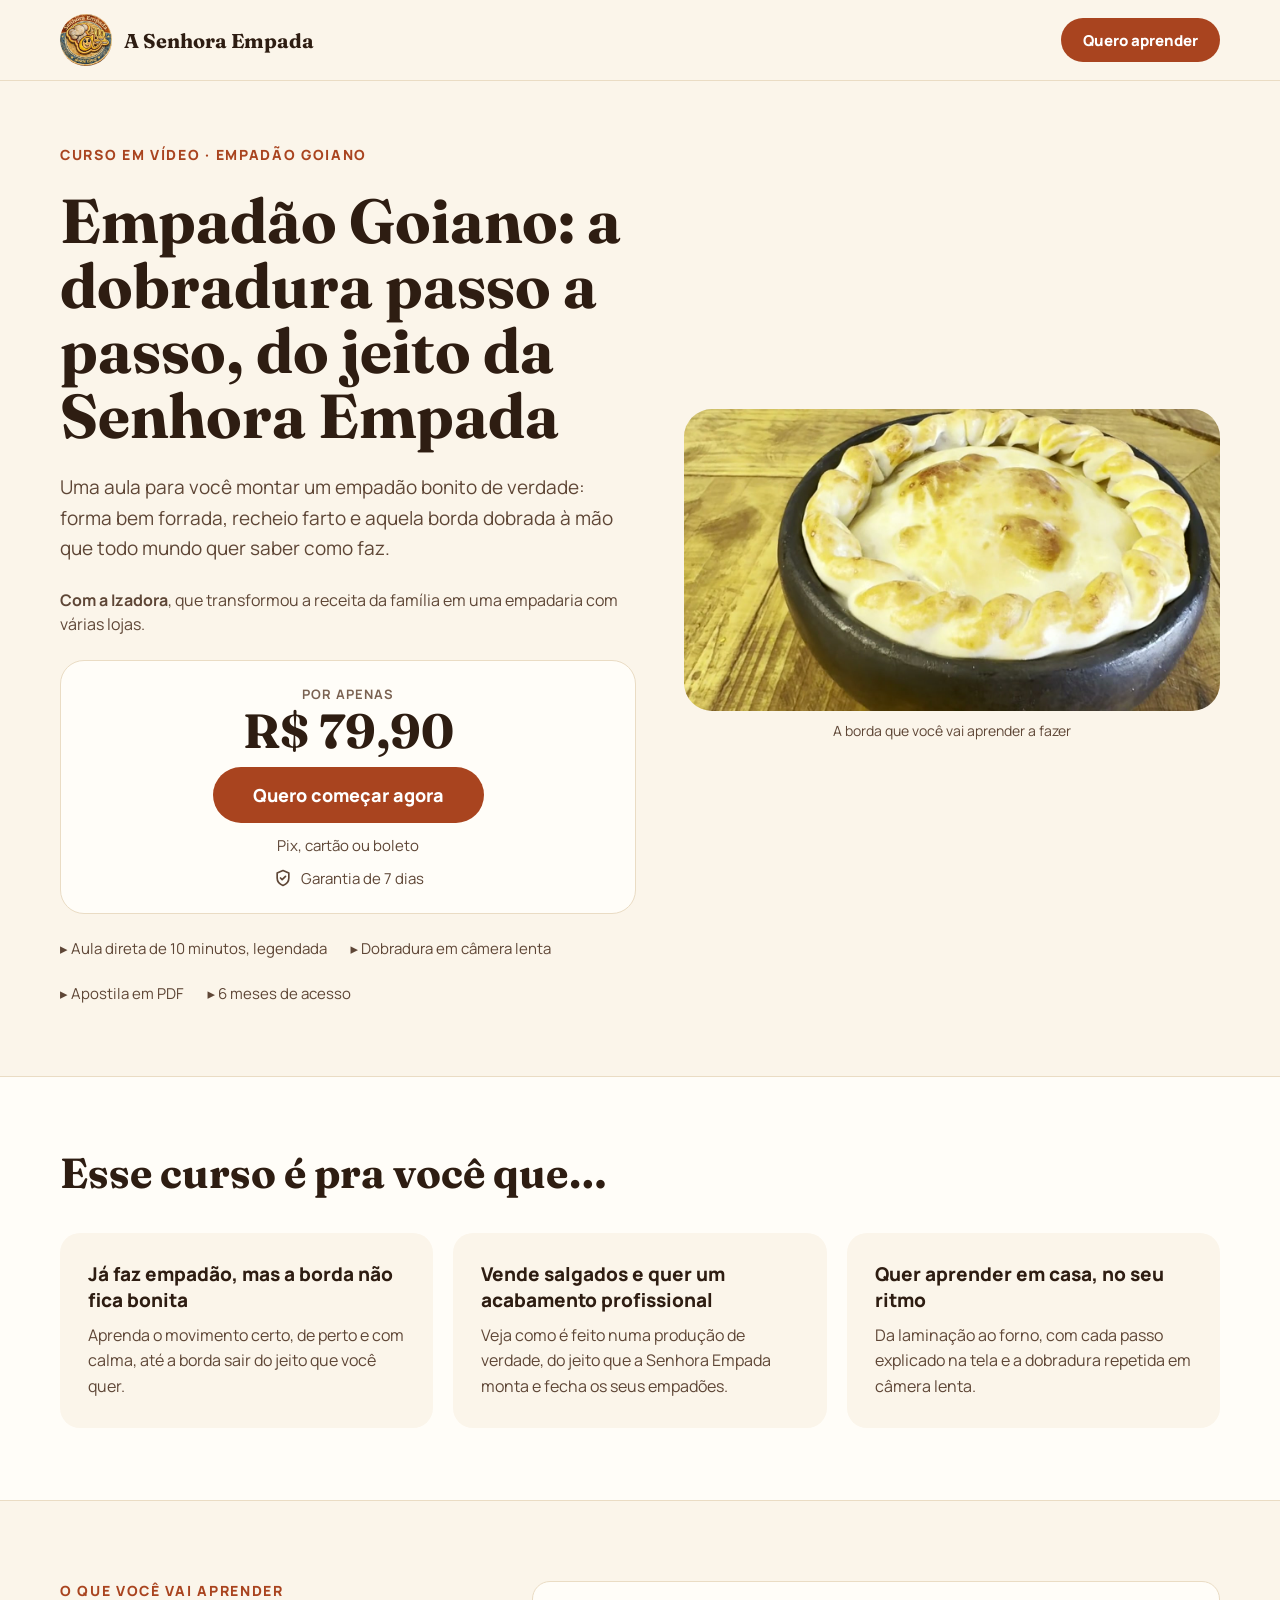
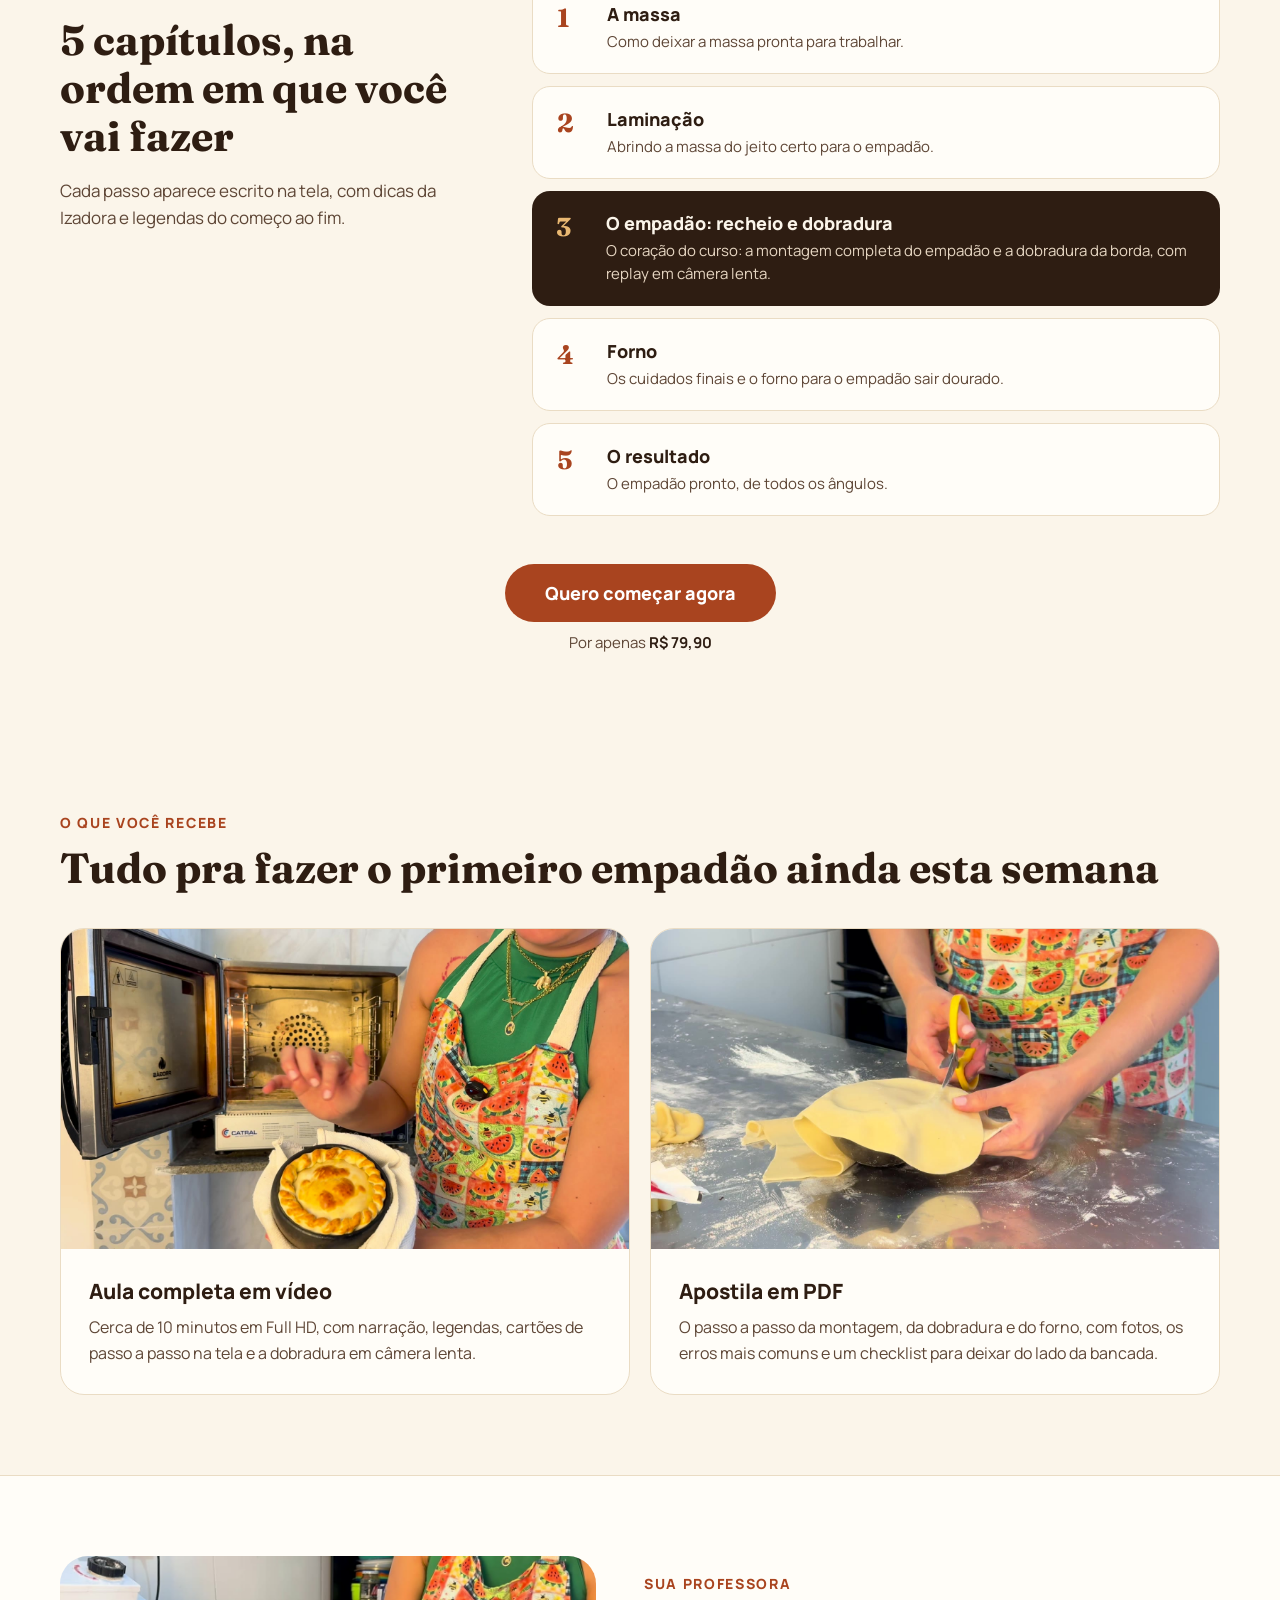
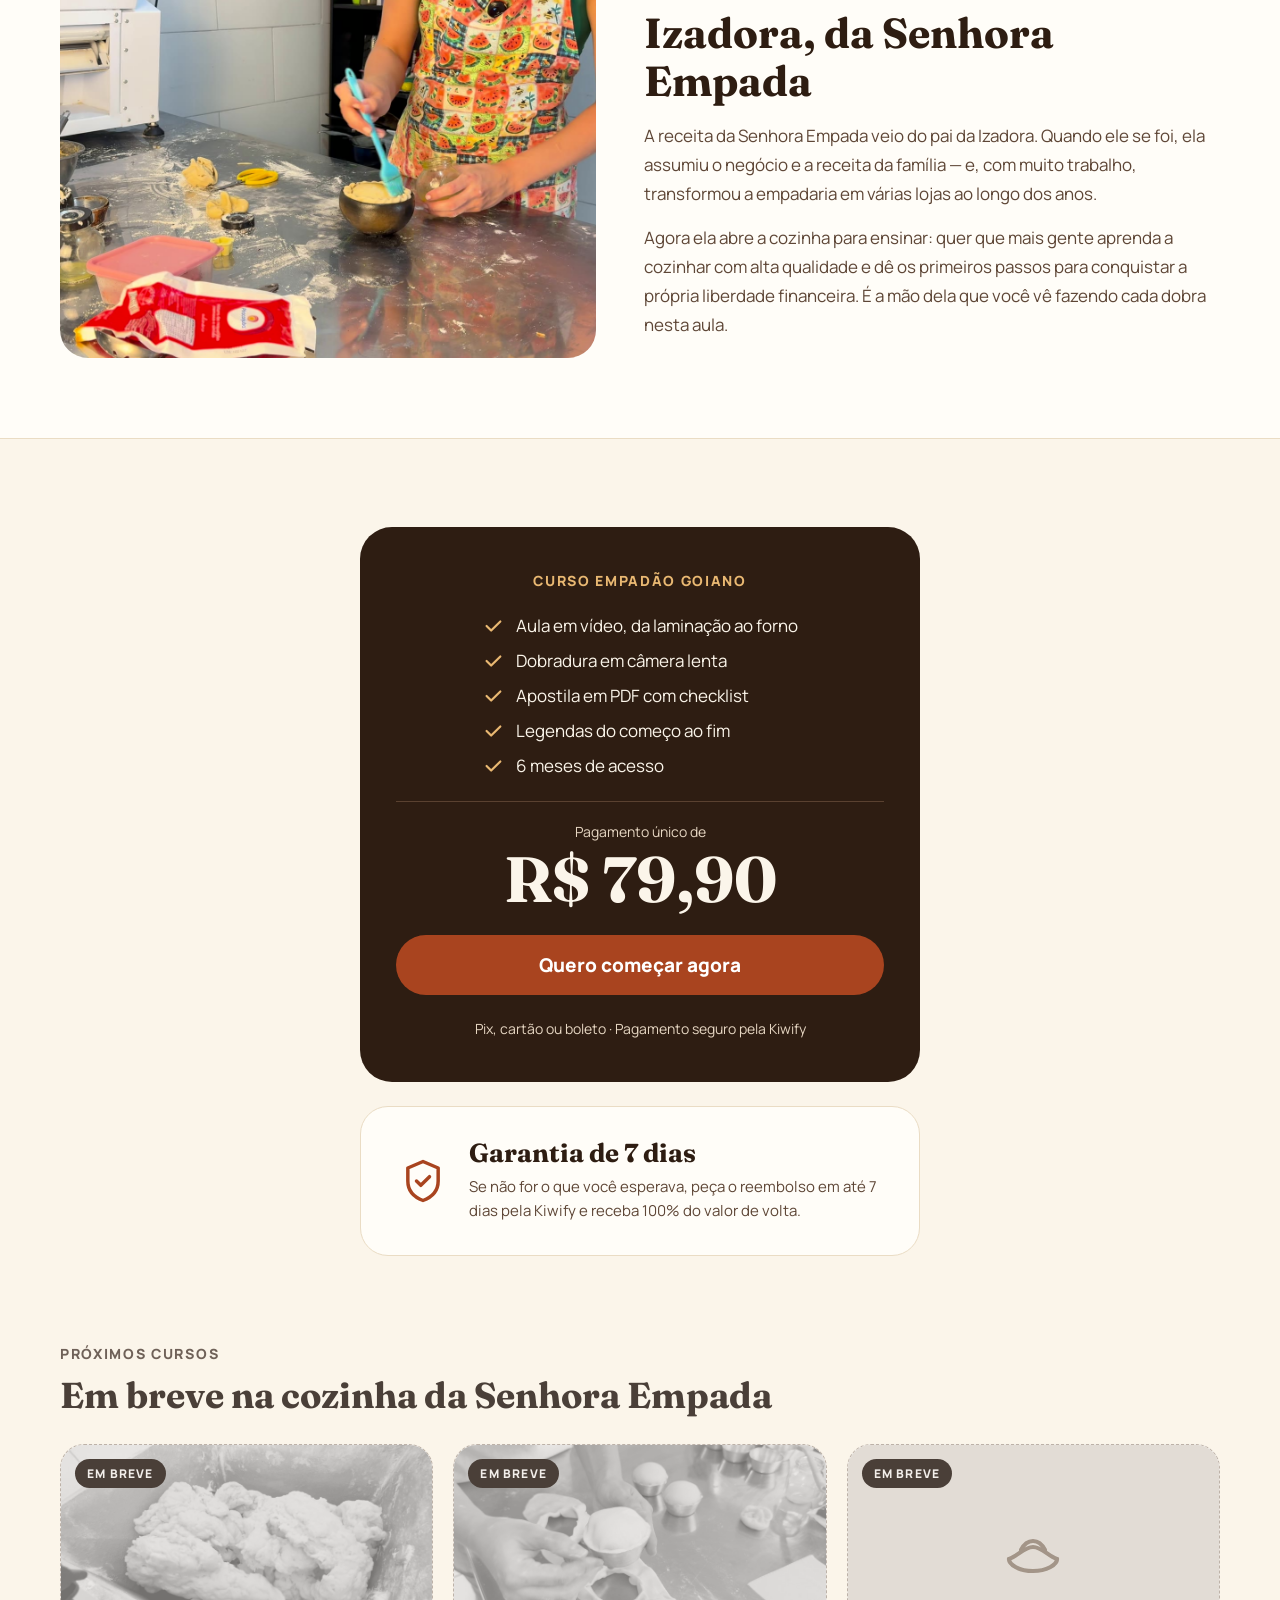
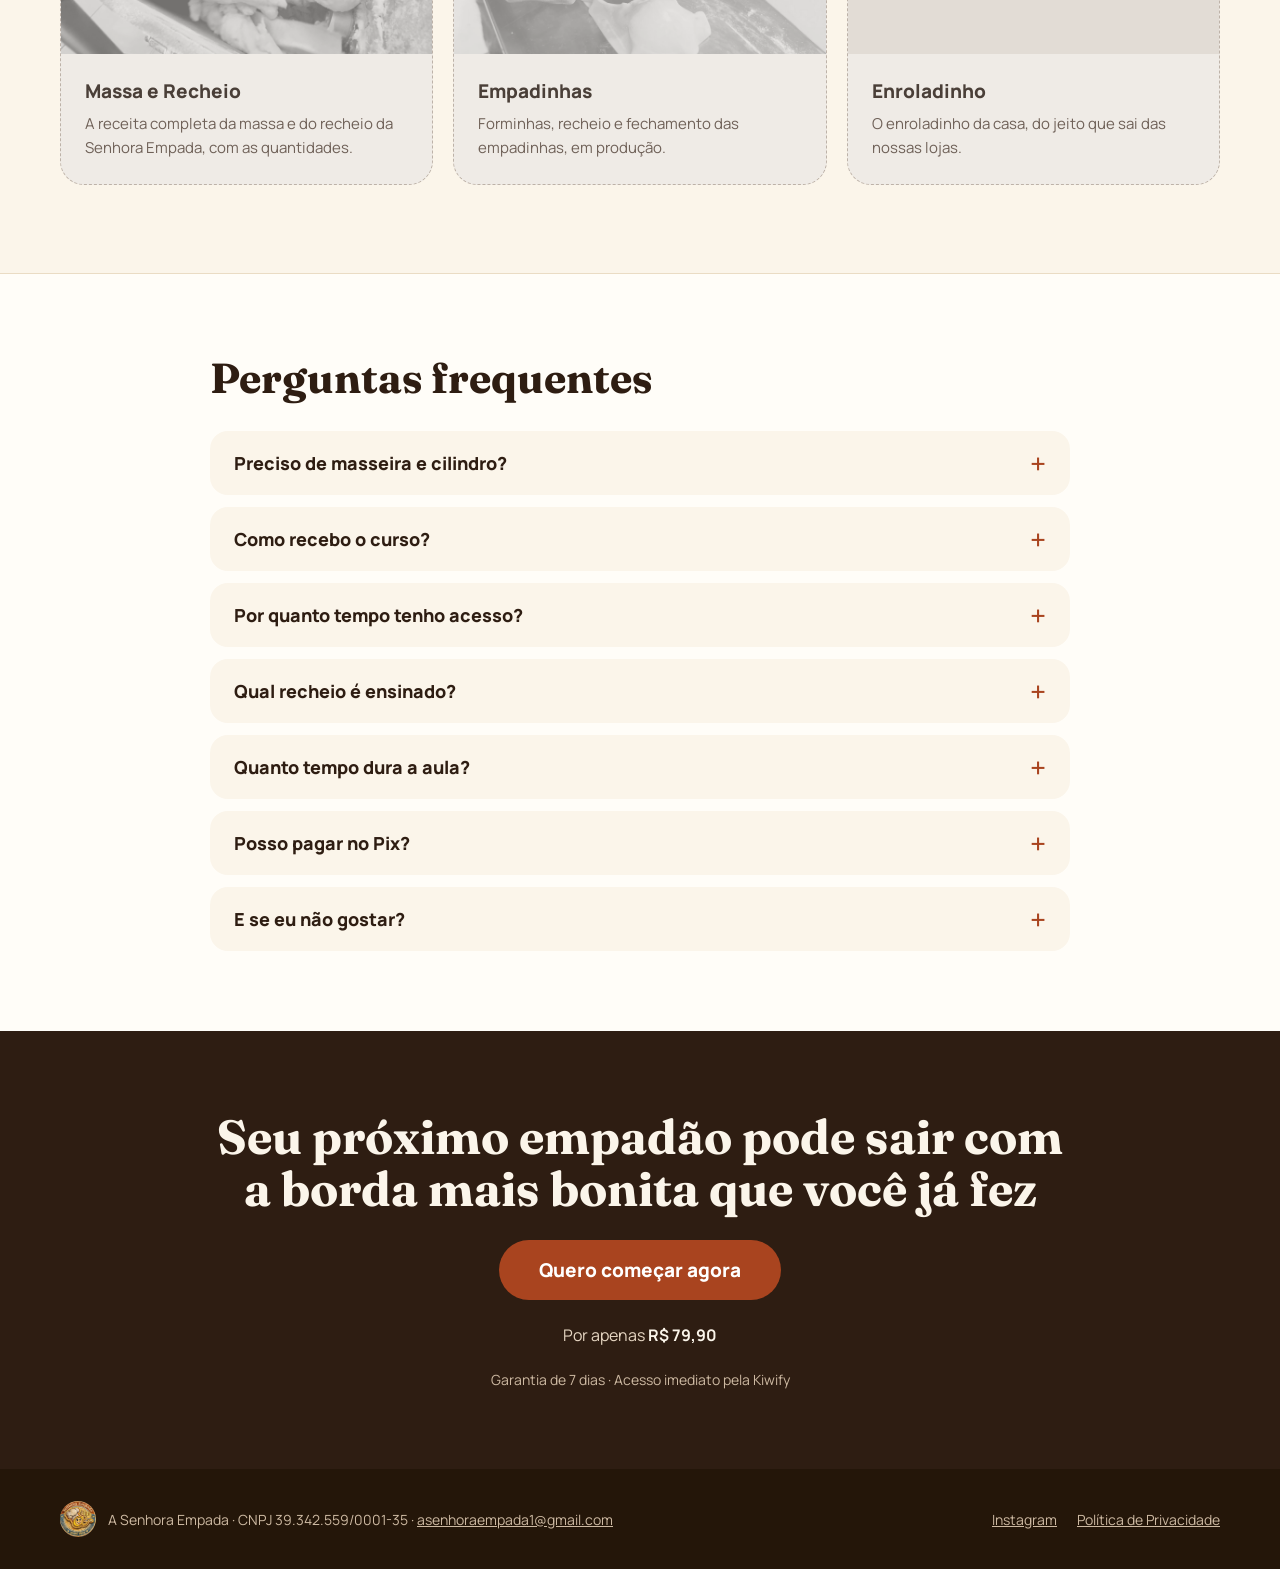
==== curso/index.html @ cd1c404e "Site novo da marca: curso/index.html" ====
<!doctype html>
<html lang="pt-BR">
<head>
<meta charset="utf-8">
<meta name="viewport" content="width=device-width, initial-scale=1">
<title>Curso Empadão Goiano · A Senhora Empada</title>
<meta name="description" content="Aprenda a dobradura do Empadão Goiano passo a passo com a Senhora Empada. Aula em vídeo + apostila em PDF por R$ 79,90.">
<meta property="og:title" content="Curso Empadão Goiano · A Senhora Empada">
<meta property="og:description" content="Aprenda a dobradura do Empadão Goiano passo a passo com a Senhora Empada. Aula em vídeo + apostila em PDF por R$ 79,90.">
<meta property="og:type" content="website">
<meta property="og:image" content="capa.jpg">
<link rel="icon" href="../8af0908ff3555fba31a7554260d81e3b.jpg">

<link rel="preconnect" href="https://fonts.googleapis.com">
<link href="https://fonts.googleapis.com/css2?family=Fraunces:opsz,wght@9..144,500;9..144,700&amp;family=Manrope:wght@400;500;700;800&amp;display=swap" rel="stylesheet">
<style>
body{margin:0;background:#FBF5EA}
a{color:#A9441F}a:hover{color:#7E2F12}
details summary{cursor:pointer;list-style:none}
details summary::-webkit-details-marker{display:none}
details[open] .faq-plus{transform:rotate(45deg)}
.faq-plus{transition:transform .2s}
</style>

<style>img{max-width:100%}</style>
<style>@media (max-width: 880px) { .video-topo { order: -1; } }</style>
<!-- Meta Pixel: Curso Empadão - Site -->
<script>
!function(f,b,e,v,n,t,s){if(f.fbq)return;n=f.fbq=function(){n.callMethod?
n.callMethod.apply(n,arguments):n.queue.push(arguments)};
if(!f._fbq)f._fbq=n;n.push=n;n.loaded=!0;n.version='2.0';
n.queue=[];t=b.createElement(e);t.async=!0;
t.src=v;s=b.getElementsByTagName(e)[0];
s.parentNode.insertBefore(t,s)}(window, document,'script',
'https://connect.facebook.net/en_US/fbevents.js');
fbq('init', '2345836776151262');
fbq('init', '2233339330897372'); // pixel da conta de anúncios da Izadora
fbq('track', 'PageView');
fbq('track', 'ViewContent', {content_name: 'Minicurso Empadão Goiano', value: 79.90, currency: 'BRL'});
// clique em qualquer botao que leva ao checkout da Kiwify: conta so no pixel do site.
// O pixel da campanha recebe o inicio de compra da propria Kiwify, ao abrir o checkout; contar aqui tambem duplicaria.
document.addEventListener('click', function (e) {
  var a = e.target.closest && e.target.closest('a[href*="pay.kiwify"]');
  if (a) fbq('trackSingle', '2345836776151262', 'InitiateCheckout', {content_name: 'Minicurso Empadão Goiano', value: 79.90, currency: 'BRL'});
});
</script>
<noscript><img height="1" width="1" style="display:none" alt=""
src="https://www.facebook.com/tr?id=2345836776151262&ev=PageView&noscript=1"></noscript>
<noscript><img height="1" width="1" style="display:none" alt=""
src="https://www.facebook.com/tr?id=2233339330897372&ev=PageView&noscript=1"></noscript>
<!-- Fim do Meta Pixel -->
</head>
<body>
<div style="font-family: 'Manrope', system-ui, sans-serif; color: #2E1D12; background: #FBF5EA; width: 100%; min-height: 100%">

<header style="background: #FBF5EA; border-bottom: 1px solid #EADCC4">
<div style="max-width: 1160px; margin: 0 auto; padding: 14px 24px; display: flex; align-items: center; justify-content: space-between; gap: 16px; flex-wrap: wrap">
<div style="display: flex; align-items: center; gap: 12px">
<img src="../8af0908ff3555fba31a7554260d81e3b.jpg" alt="Logo A Senhora Empada" style="width: 52px; height: 52px; border-radius: 50%; object-fit: cover">
<span style="font-family: 'Fraunces', Georgia, serif; font-weight: 700; font-size: 20px">A Senhora Empada</span>
</div>
<a href="https://pay.kiwify.com.br/DZp70lK" style="display: inline-flex; align-items: center; min-height: 44px; padding: 0 22px; border-radius: 999px; background: #A9441F; color: #FFFFFF; font-weight: 800; font-size: 15px; text-decoration: none">Quero aprender</a>
</div>
</header>

<section style="max-width: 1160px; margin: 0 auto; padding: 64px 24px 72px; display: flex; flex-wrap: wrap; gap: 48px; align-items: center">
<div style="flex: 1 1 460px; min-width: 0; display: flex; flex-direction: column; gap: 24px">
<p style="margin: 0; font-weight: 800; font-size: 14px; letter-spacing: 0.12em; text-transform: uppercase; color: #A9441F">Curso em vídeo · Empadão Goiano</p>
<h1 style="margin: 0; font-family: 'Fraunces', Georgia, serif; font-weight: 700; font-size: clamp(40px, 5vw, 62px); line-height: 1.05">Empadão Goiano: a dobradura passo a passo, do jeito da Senhora Empada</h1>
<p style="margin: 0; font-size: 19px; line-height: 1.6; color: #5E4636">Uma aula para você montar um empadão bonito de verdade: forma bem forrada, recheio farto e aquela borda dobrada à mão que todo mundo quer saber como faz.</p>
<p style="margin: 0; font-size: 16px; line-height: 1.5; color: #5E4636"><strong>Com a Izadora</strong>, que transformou a receita da família em uma empadaria com várias lojas.</p>
<div style="display: flex; flex-direction: column; align-items: center; gap: 12px; text-align: center; background: #FFFDF8; border: 1px solid #EADCC4; border-radius: 24px; padding: 24px 20px">
<div style="display: flex; flex-direction: column; align-items: center; gap: 4px">
<span style="font-size: 13px; color: #7A6252; letter-spacing: 0.08em; text-transform: uppercase; font-weight: 700">Por apenas</span>
<span style="font-family: 'Fraunces', Georgia, serif; font-weight: 700; font-size: 48px; line-height: 1; color: #2E1D12">R$ 79,90</span>
</div>
<a href="https://pay.kiwify.com.br/DZp70lK" style="display: inline-flex; align-items: center; justify-content: center; min-height: 56px; padding: 0 40px; border-radius: 999px; background: #A9441F; color: #FFFFFF; font-weight: 800; font-size: 18px; text-decoration: none">Quero começar agora</a>
<span style="font-size: 15px; color: #5E4636">Pix, cartão ou boleto</span>
<span style="display: inline-flex; align-items: center; gap: 8px; font-size: 15px; color: #5E4636">
<svg width="20" height="20" viewBox="0 0 24 24" fill="none" stroke="#5E4636" stroke-width="2" stroke-linecap="round" stroke-linejoin="round" aria-hidden="true"><path d="M12 3l7 3v6c0 4.5-3 7.5-7 9-4-1.5-7-4.5-7-9V6z"></path><path d="M9 12l2 2 4-4"></path></svg>
Garantia de 7 dias
</span>
</div>
<div style="display: flex; flex-wrap: wrap; gap: 24px; font-size: 15px; color: #5E4636">
<span>▸ Aula direta de 10 minutos, legendada</span>
<span>▸ Dobradura em câmera lenta</span>
<span>▸ Apostila em PDF</span>
<span>▸ 6 meses de acesso</span>
</div>
</div>
<div class="video-topo" style="flex: 1 1 420px; min-width: 0">
<figure style="margin: 0; display: flex; flex-direction: column; gap: 10px">
<video src="../teaser.mp4" poster="../teaser-capa.jpg" autoplay muted loop playsinline preload="metadata" aria-label="O empadão com a borda dobrada à mão, pronto" style="width: 100%; aspect-ratio: 16 / 9; object-fit: cover; border-radius: 28px; display: block; background: #2E1D12"></video>
<figcaption style="font-size: 14px; color: #5E4636; text-align: center">A borda que você vai aprender a fazer</figcaption>
</figure>
</div>
</section>

<section style="background: #FFFDF8; border-top: 1px solid #EADCC4; border-bottom: 1px solid #EADCC4">
<div style="max-width: 1160px; margin: 0 auto; padding: 72px 24px; display: flex; flex-direction: column; gap: 36px">
<h2 style="margin: 0; font-family: 'Fraunces', Georgia, serif; font-size: clamp(30px, 3.4vw, 42px); line-height: 1.15; max-width: 720px">Esse curso é pra você que…</h2>
<div style="display: grid; grid-template-columns: repeat(auto-fit, minmax(260px, 1fr)); gap: 20px">
<div style="background: #FBF5EA; border-radius: 20px; padding: 28px; display: flex; flex-direction: column; gap: 10px">
<h3 style="margin: 0; font-size: 19px; font-weight: 800">Já faz empadão, mas a borda não fica bonita</h3>
<p style="margin: 0; font-size: 16px; line-height: 1.6; color: #5E4636">Aprenda o movimento certo, de perto e com calma, até a borda sair do jeito que você quer.</p>
</div>
<div style="background: #FBF5EA; border-radius: 20px; padding: 28px; display: flex; flex-direction: column; gap: 10px">
<h3 style="margin: 0; font-size: 19px; font-weight: 800">Vende salgados e quer um acabamento profissional</h3>
<p style="margin: 0; font-size: 16px; line-height: 1.6; color: #5E4636">Veja como é feito numa produção de verdade, do jeito que a Senhora Empada monta e fecha os seus empadões.</p>
</div>
<div style="background: #FBF5EA; border-radius: 20px; padding: 28px; display: flex; flex-direction: column; gap: 10px">
<h3 style="margin: 0; font-size: 19px; font-weight: 800">Quer aprender em casa, no seu ritmo</h3>
<p style="margin: 0; font-size: 16px; line-height: 1.6; color: #5E4636">Da laminação ao forno, com cada passo explicado na tela e a dobradura repetida em câmera lenta.</p>
</div>
</div>
</div>
</section>

<section style="max-width: 1160px; margin: 0 auto; padding: 80px 24px; display: flex; flex-wrap: wrap; gap: 48px">
<div style="flex: 1 1 340px; min-width: 0; display: flex; flex-direction: column; gap: 16px">
<p style="margin: 0; font-weight: 800; font-size: 14px; letter-spacing: 0.12em; text-transform: uppercase; color: #A9441F">O que você vai aprender</p>
<h2 style="margin: 0; font-family: 'Fraunces', Georgia, serif; font-size: clamp(30px, 3.4vw, 42px); line-height: 1.15">5 capítulos, na ordem em que você vai fazer</h2>
<p style="margin: 0; font-size: 17px; line-height: 1.6; color: #5E4636">Cada passo aparece escrito na tela, com dicas da Izadora e legendas do começo ao fim.</p>
</div>
<ol style="flex: 2 1 520px; min-width: 0; margin: 0; padding: 0; list-style: none; display: flex; flex-direction: column; gap: 12px">
<li style="display: flex; gap: 18px; align-items: flex-start; background: #FFFDF8; border: 1px solid #EADCC4; border-radius: 18px; padding: 20px 24px">
<span style="font-family: 'Fraunces', Georgia, serif; font-weight: 700; font-size: 26px; color: #A9441F; min-width: 32px">1</span>
<div><h3 style="margin: 0 0 4px; font-size: 18px; font-weight: 800">A massa</h3><p style="margin: 0; font-size: 15px; line-height: 1.55; color: #5E4636">Como deixar a massa pronta para trabalhar.</p></div>
</li>
<li style="display: flex; gap: 18px; align-items: flex-start; background: #FFFDF8; border: 1px solid #EADCC4; border-radius: 18px; padding: 20px 24px">
<span style="font-family: 'Fraunces', Georgia, serif; font-weight: 700; font-size: 26px; color: #A9441F; min-width: 32px">2</span>
<div><h3 style="margin: 0 0 4px; font-size: 18px; font-weight: 800">Laminação</h3><p style="margin: 0; font-size: 15px; line-height: 1.55; color: #5E4636">Abrindo a massa do jeito certo para o empadão.</p></div>
</li>
<li style="display: flex; gap: 18px; align-items: flex-start; background: #2E1D12; border-radius: 18px; padding: 20px 24px; color: #FBF5EA">
<span style="font-family: 'Fraunces', Georgia, serif; font-weight: 700; font-size: 26px; color: #E9B872; min-width: 32px">3</span>
<div><h3 style="margin: 0 0 4px; font-size: 18px; font-weight: 800">O empadão: recheio e dobradura</h3><p style="margin: 0; font-size: 15px; line-height: 1.55; color: #E6D6C2">O coração do curso: a montagem completa do empadão e a dobradura da borda, com replay em câmera lenta.</p></div>
</li>
<li style="display: flex; gap: 18px; align-items: flex-start; background: #FFFDF8; border: 1px solid #EADCC4; border-radius: 18px; padding: 20px 24px">
<span style="font-family: 'Fraunces', Georgia, serif; font-weight: 700; font-size: 26px; color: #A9441F; min-width: 32px">4</span>
<div><h3 style="margin: 0 0 4px; font-size: 18px; font-weight: 800">Forno</h3><p style="margin: 0; font-size: 15px; line-height: 1.55; color: #5E4636">Os cuidados finais e o forno para o empadão sair dourado.</p></div>
</li>
<li style="display: flex; gap: 18px; align-items: flex-start; background: #FFFDF8; border: 1px solid #EADCC4; border-radius: 18px; padding: 20px 24px">
<span style="font-family: 'Fraunces', Georgia, serif; font-weight: 700; font-size: 26px; color: #A9441F; min-width: 32px">5</span>
<div><h3 style="margin: 0 0 4px; font-size: 18px; font-weight: 800">O resultado</h3><p style="margin: 0; font-size: 15px; line-height: 1.55; color: #5E4636">O empadão pronto, de todos os ângulos.</p></div>
</li>
</ol>
</section>

<div style="max-width: 1160px; margin: -32px auto 0; padding: 0 24px 80px; display: flex; flex-direction: column; align-items: center; gap: 10px; text-align: center">
<a href="https://pay.kiwify.com.br/DZp70lK" style="display: inline-flex; align-items: center; justify-content: center; min-height: 58px; padding: 0 40px; border-radius: 999px; background: #A9441F; color: #FFFFFF; font-weight: 800; font-size: 18px; text-decoration: none">Quero começar agora</a>
<span style="font-size: 15px; color: #5E4636">Por apenas <strong style="color: #2E1D12">R$ 79,90</strong></span>
</div>



<section style="max-width: 1160px; margin: 0 auto; padding: 80px 24px; display: flex; flex-direction: column; gap: 36px">
<div style="display: flex; flex-direction: column; gap: 12px">
<p style="margin: 0; font-weight: 800; font-size: 14px; letter-spacing: 0.12em; text-transform: uppercase; color: #A9441F">O que você recebe</p>
<h2 style="margin: 0; font-family: 'Fraunces', Georgia, serif; font-size: clamp(30px, 3.4vw, 42px); line-height: 1.15">Tudo pra fazer o primeiro empadão ainda esta semana</h2>
</div>
<div style="display: grid; grid-template-columns: repeat(auto-fit, minmax(300px, 1fr)); gap: 20px">
<div style="background: #FFFDF8; border: 1px solid #EADCC4; border-radius: 24px; overflow: hidden; display: flex; flex-direction: column">
<img src="../36023c502fd8059afc4d418bd94dae25.jpg" alt="Empadão saindo do forno" style="width: 100%; aspect-ratio: 16 / 9; object-fit: cover; display: block">
<div style="padding: 28px; display: flex; flex-direction: column; gap: 10px">
<h3 style="margin: 0; font-size: 21px; font-weight: 800">Aula completa em vídeo</h3>
<p style="margin: 0; font-size: 16px; line-height: 1.6; color: #5E4636">Cerca de 10 minutos em Full HD, com narração, legendas, cartões de passo a passo na tela e a dobradura em câmera lenta.</p>
</div>
</div>
<div style="background: #FFFDF8; border: 1px solid #EADCC4; border-radius: 24px; overflow: hidden; display: flex; flex-direction: column">
<img src="../122dfdfa416d68c0aa4b01b39ade6f4a.jpg" alt="Izadora cortando o excesso de massa em volta da forma do empadão" style="width: 100%; aspect-ratio: 16 / 9; object-fit: cover; display: block">
<div style="padding: 28px; display: flex; flex-direction: column; gap: 10px">
<h3 style="margin: 0; font-size: 21px; font-weight: 800">Apostila em PDF</h3>
<p style="margin: 0; font-size: 16px; line-height: 1.6; color: #5E4636">O passo a passo da montagem, da dobradura e do forno, com fotos, os erros mais comuns e um checklist para deixar do lado da bancada.</p>
</div>
</div>
</div>
</section>

<section style="background: #FFFDF8; border-top: 1px solid #EADCC4; border-bottom: 1px solid #EADCC4">
<div style="max-width: 1160px; margin: 0 auto; padding: 80px 24px; display: flex; flex-wrap: wrap; gap: 48px; align-items: center">
<div style="flex: 1 1 380px; min-width: 0">
<img src="../80ca5e9646c4a721677b0f97a987c994.jpg" alt="Izadora de avental pincelando o empadão na cozinha" style="width: 100%; aspect-ratio: 4 / 3; object-fit: cover; border-radius: 28px; display: block">
</div>
<div style="flex: 1 1 420px; min-width: 0; display: flex; flex-direction: column; gap: 16px">
<p style="margin: 0; font-weight: 800; font-size: 14px; letter-spacing: 0.12em; text-transform: uppercase; color: #A9441F">Sua professora</p>
<h2 style="margin: 0; font-family: 'Fraunces', Georgia, serif; font-size: clamp(30px, 3.4vw, 42px); line-height: 1.15">Izadora, da Senhora Empada</h2>
<p style="margin: 0; font-size: 17px; line-height: 1.7; color: #5E4636">A receita da Senhora Empada veio do pai da Izadora. Quando ele se foi, ela assumiu o negócio e a receita da família — e, com muito trabalho, transformou a empadaria em várias lojas ao longo dos anos.</p>
<p style="margin: 0; font-size: 17px; line-height: 1.7; color: #5E4636">Agora ela abre a cozinha para ensinar: quer que mais gente aprenda a cozinhar com alta qualidade e dê os primeiros passos para conquistar a própria liberdade financeira. É a mão dela que você vê fazendo cada dobra nesta aula.</p>
</div>
</div>
</section>

<section id="oferta" style="max-width: 1160px; margin: 0 auto; padding: 88px 24px; display: flex; flex-direction: column; align-items: center; gap: 24px">
<div style="width: 100%; max-width: 560px; background: #2E1D12; color: #FBF5EA; border-radius: 32px; padding: 44px 36px; display: flex; flex-direction: column; align-items: center; gap: 24px; text-align: center; box-sizing: border-box">
<p style="margin: 0; font-weight: 800; font-size: 14px; letter-spacing: 0.12em; text-transform: uppercase; color: #E9B872">Curso Empadão Goiano</p>
<ul style="margin: 0; padding: 0; list-style: none; display: flex; flex-direction: column; gap: 12px; font-size: 17px; text-align: left">
<li style="display: flex; gap: 12px; align-items: center"><svg width="22" height="22" viewBox="0 0 24 24" fill="none" stroke="#E9B872" stroke-width="2.4" stroke-linecap="round" stroke-linejoin="round" aria-hidden="true"><path d="M5 12l5 5L20 7"></path></svg>Aula em vídeo, da laminação ao forno</li>
<li style="display: flex; gap: 12px; align-items: center"><svg width="22" height="22" viewBox="0 0 24 24" fill="none" stroke="#E9B872" stroke-width="2.4" stroke-linecap="round" stroke-linejoin="round" aria-hidden="true"><path d="M5 12l5 5L20 7"></path></svg>Dobradura em câmera lenta</li>
<li style="display: flex; gap: 12px; align-items: center"><svg width="22" height="22" viewBox="0 0 24 24" fill="none" stroke="#E9B872" stroke-width="2.4" stroke-linecap="round" stroke-linejoin="round" aria-hidden="true"><path d="M5 12l5 5L20 7"></path></svg>Apostila em PDF com checklist</li>
<li style="display: flex; gap: 12px; align-items: center"><svg width="22" height="22" viewBox="0 0 24 24" fill="none" stroke="#E9B872" stroke-width="2.4" stroke-linecap="round" stroke-linejoin="round" aria-hidden="true"><path d="M5 12l5 5L20 7"></path></svg>Legendas do começo ao fim</li>
<li style="display: flex; gap: 12px; align-items: center"><svg width="22" height="22" viewBox="0 0 24 24" fill="none" stroke="#E9B872" stroke-width="2.4" stroke-linecap="round" stroke-linejoin="round" aria-hidden="true"><path d="M5 12l5 5L20 7"></path></svg>6 meses de acesso</li>
</ul>
<div style="width: 100%; display: flex; flex-direction: column; align-items: center; gap: 6px; padding-top: 20px; border-top: 1px solid #5A4130">
<span style="font-size: 14px; color: #E6D6C2">Pagamento único de</span>
<span style="font-family: 'Fraunces', Georgia, serif; font-weight: 700; font-size: 64px; line-height: 1">R$ 79,90</span>
</div>
<a href="https://pay.kiwify.com.br/DZp70lK" style="width: 100%; display: flex; align-items: center; justify-content: center; min-height: 60px; border-radius: 999px; background: #A9441F; color: #FFFFFF; font-weight: 800; font-size: 19px; text-decoration: none">Quero começar agora</a>
<span style="font-size: 14px; color: #E6D6C2">Pix, cartão ou boleto · Pagamento seguro pela Kiwify</span>
</div>
<div style="width: 100%; max-width: 560px; background: #FFFDF8; border: 1px solid #EADCC4; border-radius: 28px; padding: 32px 36px; display: flex; gap: 20px; align-items: center; box-sizing: border-box">
<svg width="52" height="52" viewBox="0 0 24 24" fill="none" stroke="#A9441F" stroke-width="1.6" stroke-linecap="round" stroke-linejoin="round" aria-hidden="true" style="flex: 0 0 auto"><path d="M12 3l7 3v6c0 4.5-3 7.5-7 9-4-1.5-7-4.5-7-9V6z"></path><path d="M9 12l2 2 4-4"></path></svg>
<div style="display: flex; flex-direction: column; gap: 6px">
<h2 style="margin: 0; font-family: 'Fraunces', Georgia, serif; font-size: 26px; line-height: 1.15">Garantia de 7 dias</h2>
<p style="margin: 0; font-size: 15px; line-height: 1.6; color: #5E4636">Se não for o que você esperava, peça o reembolso em até 7 dias pela Kiwify e receba 100% do valor de volta.</p>
</div>
</div>
</section>


<section style="max-width: 1160px; margin: 0 auto; padding: 0 24px 88px; display: flex; flex-direction: column; gap: 28px">
<div style="display: flex; flex-direction: column; gap: 12px">
<p style="margin: 0; font-weight: 800; font-size: 14px; letter-spacing: 0.12em; text-transform: uppercase; color: #6F6158">Próximos cursos</p>
<h2 style="margin: 0; font-family: 'Fraunces', Georgia, serif; font-size: clamp(28px, 3vw, 36px); line-height: 1.15; color: #4A3F38">Em breve na cozinha da Senhora Empada</h2>
</div>
<div style="display: grid; grid-template-columns: repeat(auto-fit, minmax(260px, 1fr)); gap: 20px">
<div style="background: #EFEBE6; border: 1px dashed #BDB2A8; border-radius: 24px; overflow: hidden; display: flex; flex-direction: column">
<div style="position: relative">
<img src="../6522b240d69472136548cc10457a69f6.jpg" alt="Massa sendo batida na masseira" style="width: 100%; aspect-ratio: 16 / 9; object-fit: cover; display: block; filter: grayscale(1) contrast(0.9); opacity: 0.55">
<span style="position: absolute; top: 14px; left: 14px; background: #4A3F38; color: #F2EEEA; font-size: 12px; font-weight: 800; letter-spacing: 0.1em; text-transform: uppercase; padding: 6px 12px; border-radius: 999px">Em breve</span>
</div>
<div style="padding: 24px; display: flex; flex-direction: column; gap: 8px">
<h3 style="margin: 0; font-size: 19px; font-weight: 800; color: #4A3F38">Massa e Recheio</h3>
<p style="margin: 0; font-size: 15px; line-height: 1.6; color: #6F6158">A receita completa da massa e do recheio da Senhora Empada, com as quantidades.</p>
</div>
</div>
<div style="background: #EFEBE6; border: 1px dashed #BDB2A8; border-radius: 24px; overflow: hidden; display: flex; flex-direction: column">
<div style="position: relative">
<img src="../b5bd6b5e9e221c4b7725a9c689bb9bda.jpg" alt="Empadinhas sendo fechadas na bancada" style="width: 100%; aspect-ratio: 16 / 9; object-fit: cover; display: block; filter: grayscale(1) contrast(0.9); opacity: 0.55">
<span style="position: absolute; top: 14px; left: 14px; background: #4A3F38; color: #F2EEEA; font-size: 12px; font-weight: 800; letter-spacing: 0.1em; text-transform: uppercase; padding: 6px 12px; border-radius: 999px">Em breve</span>
</div>
<div style="padding: 24px; display: flex; flex-direction: column; gap: 8px">
<h3 style="margin: 0; font-size: 19px; font-weight: 800; color: #4A3F38">Empadinhas</h3>
<p style="margin: 0; font-size: 15px; line-height: 1.6; color: #6F6158">Forminhas, recheio e fechamento das empadinhas, em produção.</p>
</div>
</div>
<div style="background: #EFEBE6; border: 1px dashed #BDB2A8; border-radius: 24px; overflow: hidden; display: flex; flex-direction: column">
<div style="position: relative; aspect-ratio: 16 / 9; display: flex; align-items: center; justify-content: center; background: #E2DCD5">
<svg width="72" height="72" viewBox="0 0 24 24" fill="none" stroke="#A39588" stroke-width="1.4" stroke-linecap="round" stroke-linejoin="round" aria-hidden="true"><path d="M4 15c3-1 5-4 8-4s5 3 8 4"></path><path d="M4 15c0 2 3.5 4 8 4s8-2 8-4"></path><path d="M8 12c1-2 2.5-3 4-3s3 1 4 3"></path></svg>
<span style="position: absolute; top: 14px; left: 14px; background: #4A3F38; color: #F2EEEA; font-size: 12px; font-weight: 800; letter-spacing: 0.1em; text-transform: uppercase; padding: 6px 12px; border-radius: 999px">Em breve</span>
</div>
<div style="padding: 24px; display: flex; flex-direction: column; gap: 8px">
<h3 style="margin: 0; font-size: 19px; font-weight: 800; color: #4A3F38">Enroladinho</h3>
<p style="margin: 0; font-size: 15px; line-height: 1.6; color: #6F6158">O enroladinho da casa, do jeito que sai das nossas lojas.</p>
</div>
</div>
</div>
</section>
<section style="background: #FFFDF8; border-top: 1px solid #EADCC4">
<div style="max-width: 860px; margin: 0 auto; padding: 80px 24px; display: flex; flex-direction: column; gap: 28px">
<h2 style="margin: 0; font-family: 'Fraunces', Georgia, serif; font-size: clamp(30px, 3.4vw, 42px); line-height: 1.15">Perguntas frequentes</h2>
<div style="display: flex; flex-direction: column; gap: 12px">
<details style="background: #FBF5EA; border-radius: 18px; padding: 0 24px">
<summary style="min-height: 64px; display: flex; align-items: center; justify-content: space-between; gap: 16px; font-size: 18px; font-weight: 800">Preciso de masseira e cilindro?<span class="faq-plus" aria-hidden="true" style="font-size: 28px; color: #A9441F; font-weight: 500">+</span></summary>
<p style="margin: 0 0 22px; font-size: 16px; line-height: 1.65; color: #5E4636">Na aula a massa é batida na masseira e aberta no cilindro, como na nossa produção. Em casa, dá para sovar à mão e abrir com rolo: muda o esforço, não a técnica da dobradura.</p>
</details>
<details style="background: #FBF5EA; border-radius: 18px; padding: 0 24px">
<summary style="min-height: 64px; display: flex; align-items: center; justify-content: space-between; gap: 16px; font-size: 18px; font-weight: 800">Como recebo o curso?<span class="faq-plus" aria-hidden="true" style="font-size: 28px; color: #A9441F; font-weight: 500">+</span></summary>
<p style="margin: 0 0 22px; font-size: 16px; line-height: 1.65; color: #5E4636">Logo após a confirmação do pagamento, a Kiwify envia o acesso para o seu e-mail. A aula e o PDF ficam na área de membros.</p>
</details>
<details style="background: #FBF5EA; border-radius: 18px; padding: 0 24px">
<summary style="min-height: 64px; display: flex; align-items: center; justify-content: space-between; gap: 16px; font-size: 18px; font-weight: 800">Por quanto tempo tenho acesso?<span class="faq-plus" aria-hidden="true" style="font-size: 28px; color: #A9441F; font-weight: 500">+</span></summary>
<p style="margin: 0 0 22px; font-size: 16px; line-height: 1.65; color: #5E4636">Você tem 6 meses de acesso à aula e à apostila, para assistir quantas vezes quiser.</p>
</details>
<details style="background: #FBF5EA; border-radius: 18px; padding: 0 24px">
<summary style="min-height: 64px; display: flex; align-items: center; justify-content: space-between; gap: 16px; font-size: 18px; font-weight: 800">Qual recheio é ensinado?<span class="faq-plus" aria-hidden="true" style="font-size: 28px; color: #A9441F; font-weight: 500">+</span></summary>
<p style="margin: 0 0 22px; font-size: 16px; line-height: 1.65; color: #5E4636">O foco deste curso é a montagem e a dobradura, que servem para qualquer recheio. A receita completa da massa e do recheio, com as quantidades, vem no curso Massa e Recheio, que chega em breve.</p>
</details>
<details style="background: #FBF5EA; border-radius: 18px; padding: 0 24px">
<summary style="min-height: 64px; display: flex; align-items: center; justify-content: space-between; gap: 16px; font-size: 18px; font-weight: 800">Quanto tempo dura a aula?<span class="faq-plus" aria-hidden="true" style="font-size: 28px; color: #A9441F; font-weight: 500">+</span></summary>
<p style="margin: 0 0 22px; font-size: 16px; line-height: 1.65; color: #5E4636">Cerca de 10 minutos, direto ao ponto, com a dobradura repetida em câmera lenta. Durante os 6 meses de acesso, você pode rever quantas vezes quiser enquanto treina na bancada.</p>
</details>
<details style="background: #FBF5EA; border-radius: 18px; padding: 0 24px">
<summary style="min-height: 64px; display: flex; align-items: center; justify-content: space-between; gap: 16px; font-size: 18px; font-weight: 800">Posso pagar no Pix?<span class="faq-plus" aria-hidden="true" style="font-size: 28px; color: #A9441F; font-weight: 500">+</span></summary>
<p style="margin: 0 0 22px; font-size: 16px; line-height: 1.65; color: #5E4636">Sim. O pagamento é único, de R$ 79,90, por Pix, cartão ou boleto. No checkout, toque em Pix e pague pelo aplicativo do seu banco.</p>
</details>
<details style="background: #FBF5EA; border-radius: 18px; padding: 0 24px">
<summary style="min-height: 64px; display: flex; align-items: center; justify-content: space-between; gap: 16px; font-size: 18px; font-weight: 800">E se eu não gostar?<span class="faq-plus" aria-hidden="true" style="font-size: 28px; color: #A9441F; font-weight: 500">+</span></summary>
<p style="margin: 0 0 22px; font-size: 16px; line-height: 1.65; color: #5E4636">Você tem 7 dias de garantia. Peça o reembolso pela Kiwify dentro desse prazo e recebe todo o valor de volta.</p>
</details>
</div>
</div>
</section>

<section style="background: #2E1D12; color: #FBF5EA">
<div style="max-width: 860px; margin: 0 auto; padding: 80px 24px; display: flex; flex-direction: column; gap: 24px; align-items: center; text-align: center">
<h2 style="margin: 0; font-family: 'Fraunces', Georgia, serif; font-size: clamp(32px, 4vw, 48px); line-height: 1.1">Seu próximo empadão pode sair com a borda mais bonita que você já fez</h2>
<a href="https://pay.kiwify.com.br/DZp70lK" style="display: inline-flex; align-items: center; justify-content: center; min-height: 60px; padding: 0 40px; border-radius: 999px; background: #A9441F; color: #FFFFFF; font-weight: 800; font-size: 19px; text-decoration: none">Quero começar agora</a>
<span style="font-size: 16px; color: #E6D6C2">Por apenas <strong style="color: #FBF5EA">R$ 79,90</strong></span>
<span style="font-size: 14px; color: #CDB9A2">Garantia de 7 dias · Acesso imediato pela Kiwify</span>
</div>
</section>

<footer style="background: #241609; color: #CDB9A2">
<div style="max-width: 1160px; margin: 0 auto; padding: 32px 24px; display: flex; flex-wrap: wrap; gap: 16px; justify-content: space-between; align-items: center; font-size: 14px">
<div style="display: flex; align-items: center; gap: 12px">
<img src="../8af0908ff3555fba31a7554260d81e3b.jpg" alt="" style="width: 36px; height: 36px; border-radius: 50%; object-fit: cover">
<span>A Senhora Empada · CNPJ 39.342.559/0001-35 · <a href="mailto:asenhoraempada1@gmail.com" style="color: #CDB9A2">asenhoraempada1@gmail.com</a></span>
</div>
<div style="display: flex; gap: 20px; flex-wrap: wrap">
<a href="https://www.instagram.com/asenhoraempadagoianaa" target="_blank" rel="noopener" style="color: #CDB9A2">Instagram</a>
<a href="../privacidade.html" style="color: #CDB9A2">Política de Privacidade</a>
</div>
</div>
</footer>

</div>
<div id="barra-compra" aria-hidden="true">
<div><strong>R$ 79,90</strong><small>Garantia de 7 dias</small></div>
<a href="https://pay.kiwify.com.br/DZp70lK">Quero começar agora</a>
</div>
<style>
#barra-compra{display:none;position:fixed;left:0;right:0;bottom:0;z-index:50;align-items:center;justify-content:space-between;gap:12px;padding:10px 16px calc(10px + env(safe-area-inset-bottom));background:#FFFDF8;border-top:1px solid #EADCC4;box-shadow:0 -6px 18px rgba(46,29,18,.12);color:#2E1D12}
#barra-compra strong{display:block;font-size:19px;line-height:1.1}
#barra-compra small{display:block;font-size:12px;color:#5E4636;white-space:nowrap}
#barra-compra a{display:inline-flex;align-items:center;justify-content:center;min-height:48px;padding:0 18px;border-radius:999px;background:#A9441F;color:#FFF;font-weight:800;font-size:15px;text-decoration:none;white-space:nowrap}
@media (max-width:880px){#barra-compra.visivel{display:flex}body{padding-bottom:76px}}
</style>
<script>/* barra de compra no celular: aparece depois do primeiro botao e some nos botoes grandes */(function(){var b=document.getElementById('barra-compra'),grandes=[].slice.call(document.querySelectorAll('a[href*="pay.kiwify"]')).filter(function(a){return !b.contains(a)&&a.offsetHeight>=50}),ver=function(){var altura=innerHeight,sobreBotao=grandes.some(function(a){var r=a.getBoundingClientRect();return r.bottom>0&&r.top<altura}),passou=grandes[0]&&grandes[0].getBoundingClientRect().bottom<0,mostra=passou&&!sobreBotao;b.classList.toggle('visivel',mostra);b.setAttribute('aria-hidden',mostra?'false':'true')};addEventListener('scroll',ver,{passive:true});addEventListener('resize',ver);ver()})();</script>
<script>/* repassa UTMs da pagina para o checkout (rastreio por campanha) */(function(){var q=new URLSearchParams(location.search),k=["utm_source","utm_medium","utm_campaign","utm_term","utm_content","src","sck"],keep=[];k.forEach(function(n){var x=q.get(n);if(x)keep.push([n,x])});if(!keep.length)return;document.querySelectorAll('a[href*="pay.kiwify.com.br"]').forEach(function(a){var u=new URL(a.href);keep.forEach(function(p){u.searchParams.set(p[0],p[1])});a.href=u.toString()})})();</script>
</body>
</html>
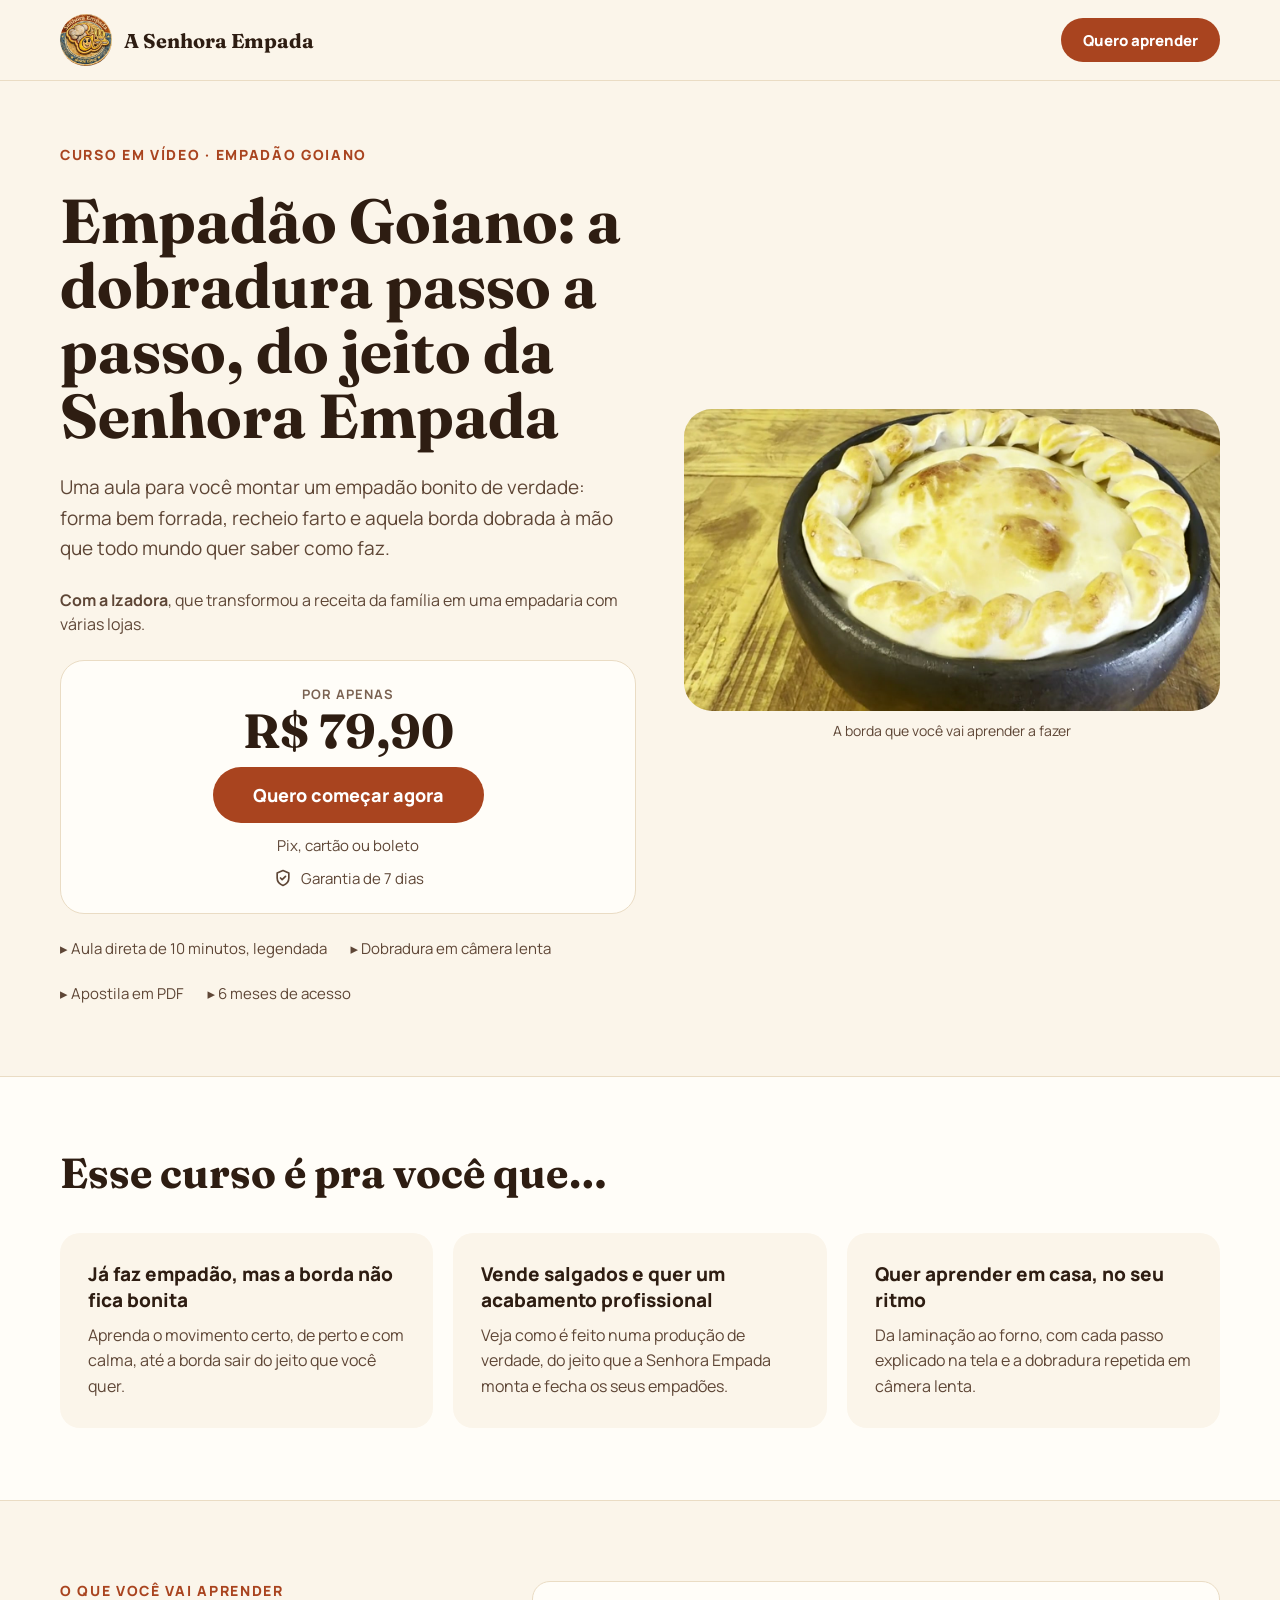
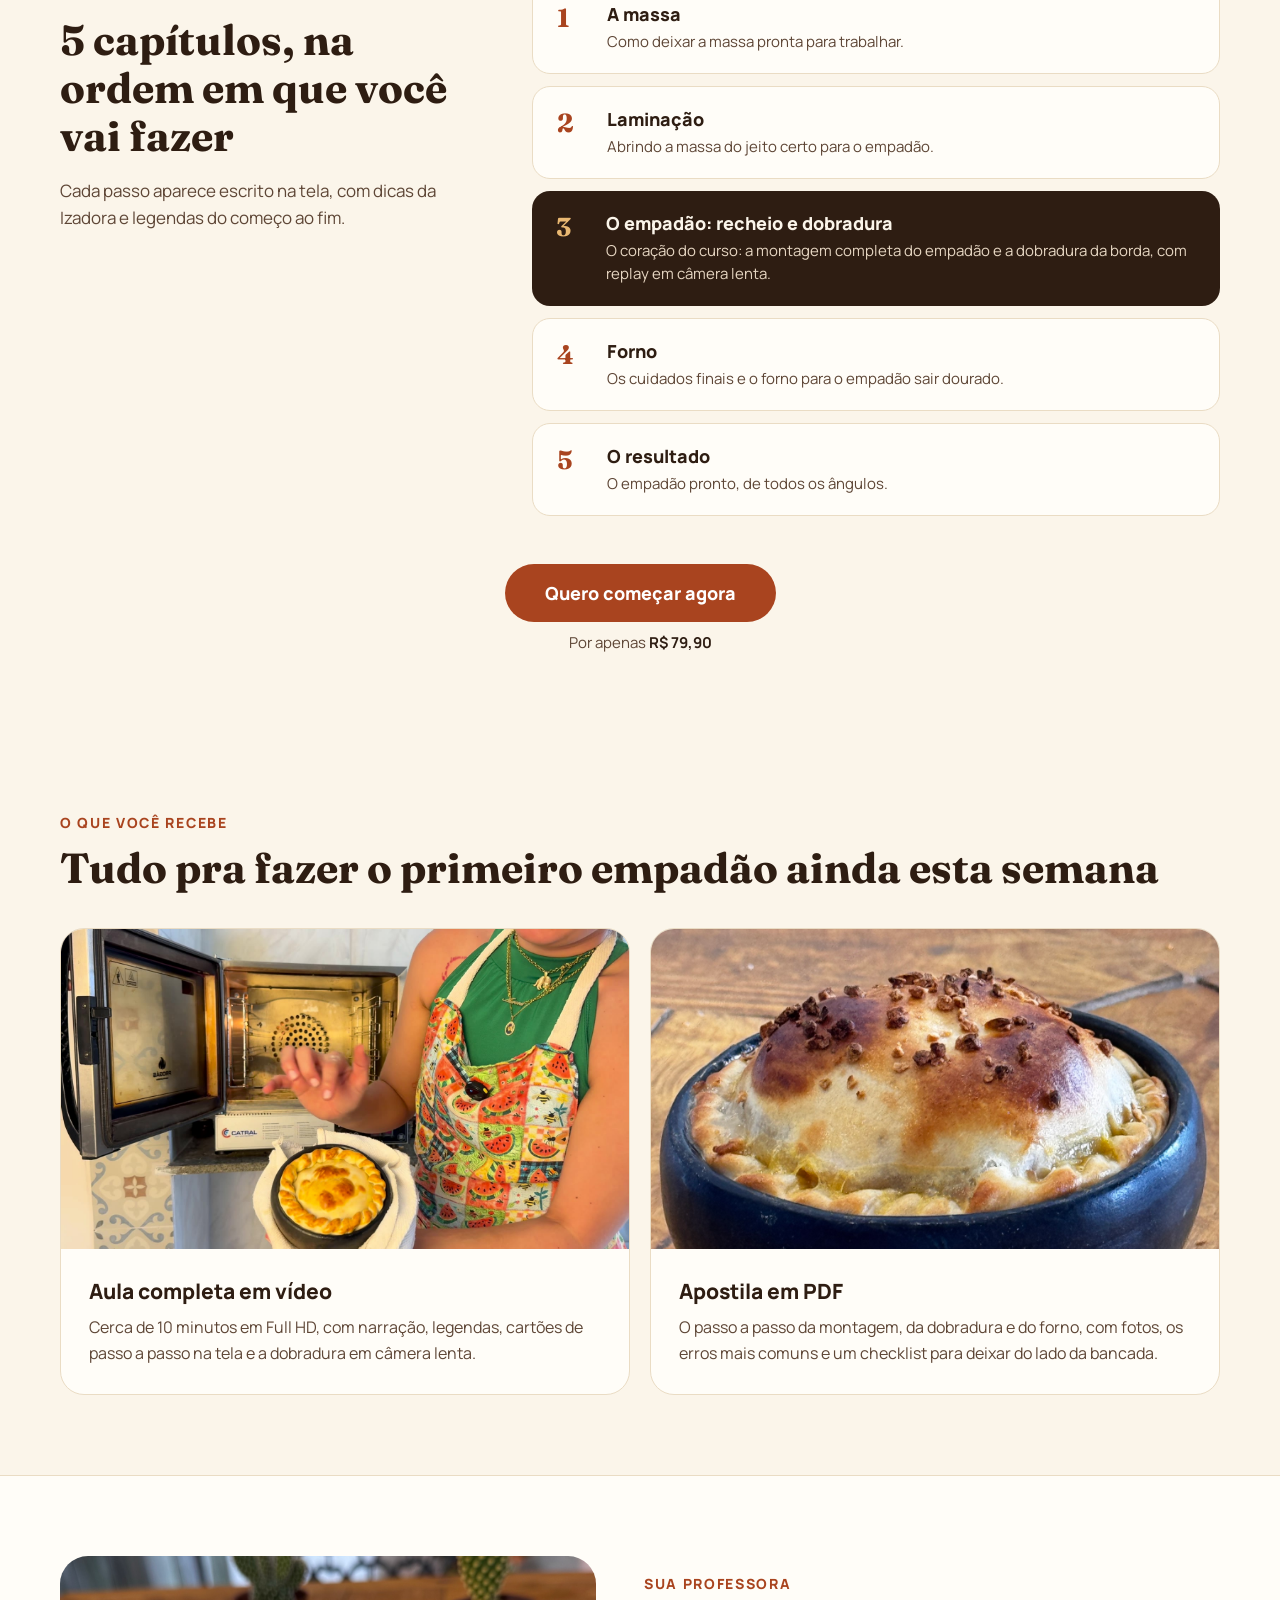
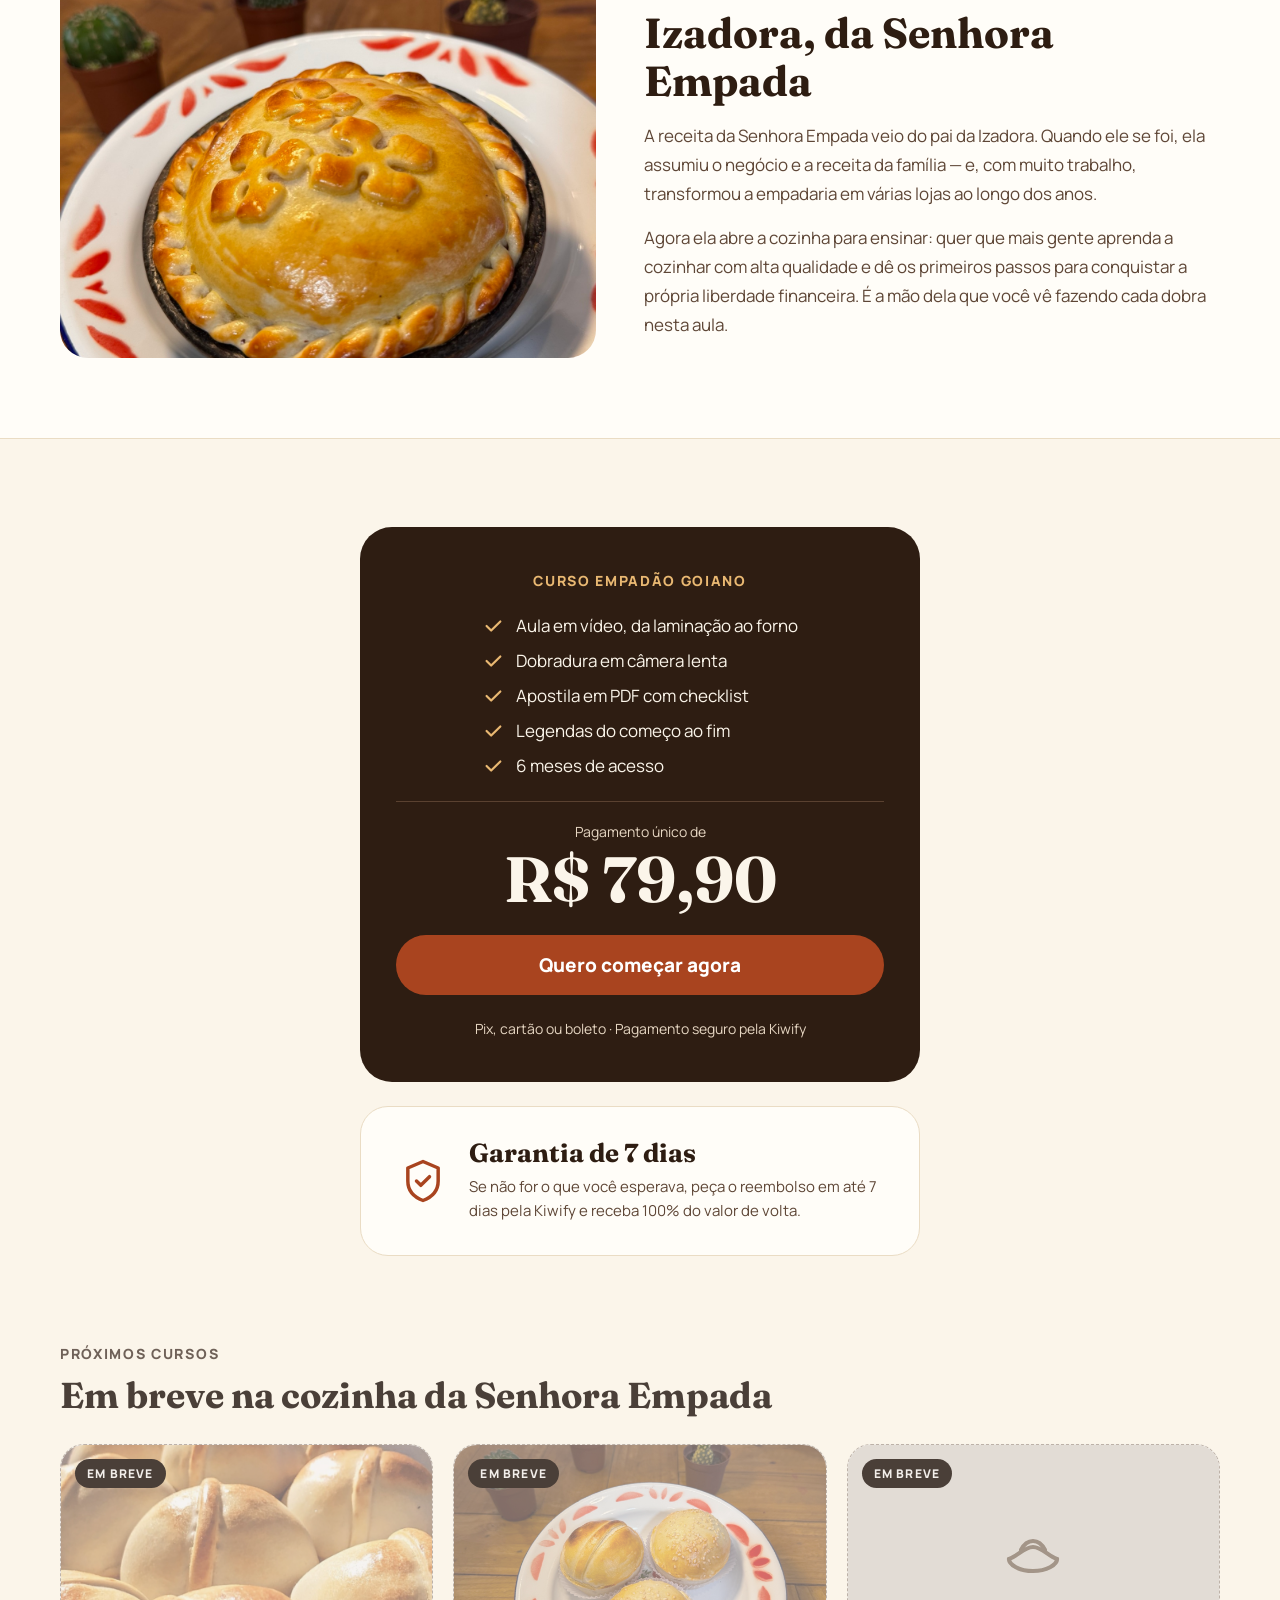
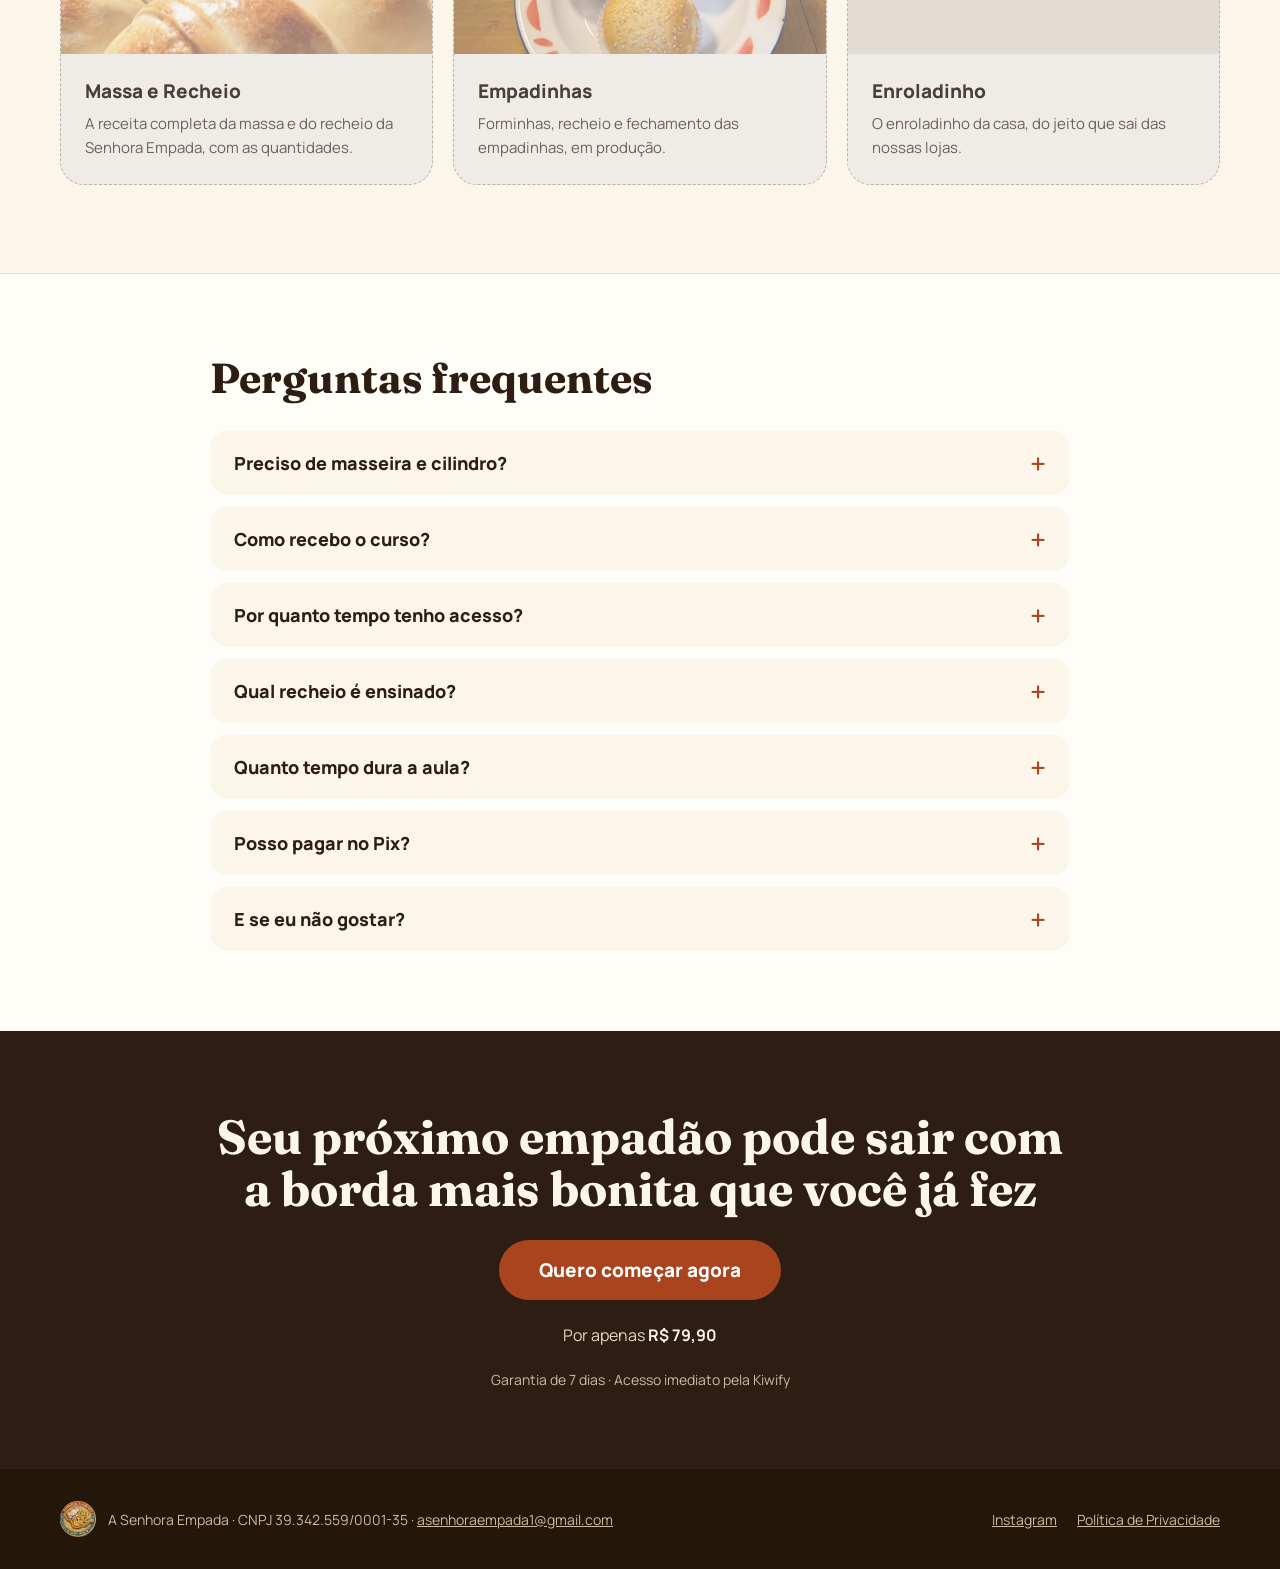
==== commit 4dc94268: "Sem imagens de processo (conteúdo pago)" ====
--- a/curso/index.html
+++ b/curso/index.html
@@ -167,7 +167,7 @@
 </div>
 </div>
 <div style="background: #FFFDF8; border: 1px solid #EADCC4; border-radius: 24px; overflow: hidden; display: flex; flex-direction: column">
-<img src="../122dfdfa416d68c0aa4b01b39ade6f4a.jpg" alt="Izadora cortando o excesso de massa em volta da forma do empadão" style="width: 100%; aspect-ratio: 16 / 9; object-fit: cover; display: block">
+<img src="../img/panela.jpg" alt="Empadão goiano pronto, saindo do forno" style="width: 100%; aspect-ratio: 16 / 9; object-fit: cover; display: block">
 <div style="padding: 28px; display: flex; flex-direction: column; gap: 10px">
 <h3 style="margin: 0; font-size: 21px; font-weight: 800">Apostila em PDF</h3>
 <p style="margin: 0; font-size: 16px; line-height: 1.6; color: #5E4636">O passo a passo da montagem, da dobradura e do forno, com fotos, os erros mais comuns e um checklist para deixar do lado da bancada.</p>
@@ -179,7 +179,7 @@
 <section style="background: #FFFDF8; border-top: 1px solid #EADCC4; border-bottom: 1px solid #EADCC4">
 <div style="max-width: 1160px; margin: 0 auto; padding: 80px 24px; display: flex; flex-wrap: wrap; gap: 48px; align-items: center">
 <div style="flex: 1 1 380px; min-width: 0">
-<img src="../80ca5e9646c4a721677b0f97a987c994.jpg" alt="Izadora de avental pincelando o empadão na cozinha" style="width: 100%; aspect-ratio: 4 / 3; object-fit: cover; border-radius: 28px; display: block">
+<img src="../img/hero.jpg" alt="Empadão goiano servido na mesa" style="width: 100%; aspect-ratio: 4 / 3; object-fit: cover; border-radius: 28px; display: block">
 </div>
 <div style="flex: 1 1 420px; min-width: 0; display: flex; flex-direction: column; gap: 16px">
 <p style="margin: 0; font-weight: 800; font-size: 14px; letter-spacing: 0.12em; text-transform: uppercase; color: #A9441F">Sua professora</p>
@@ -225,7 +225,7 @@
 <div style="display: grid; grid-template-columns: repeat(auto-fit, minmax(260px, 1fr)); gap: 20px">
 <div style="background: #EFEBE6; border: 1px dashed #BDB2A8; border-radius: 24px; overflow: hidden; display: flex; flex-direction: column">
 <div style="position: relative">
-<img src="../6522b240d69472136548cc10457a69f6.jpg" alt="Massa sendo batida na masseira" style="width: 100%; aspect-ratio: 16 / 9; object-fit: cover; display: block; filter: grayscale(1) contrast(0.9); opacity: 0.55">
+<img src="../img/douradas.jpg" alt="Empadas douradas prontas" style="width: 100%; aspect-ratio: 16 / 9; object-fit: cover; display: block;  opacity: 0.55">
 <span style="position: absolute; top: 14px; left: 14px; background: #4A3F38; color: #F2EEEA; font-size: 12px; font-weight: 800; letter-spacing: 0.1em; text-transform: uppercase; padding: 6px 12px; border-radius: 999px">Em breve</span>
 </div>
 <div style="padding: 24px; display: flex; flex-direction: column; gap: 8px">
@@ -235,7 +235,7 @@
 </div>
 <div style="background: #EFEBE6; border: 1px dashed #BDB2A8; border-radius: 24px; overflow: hidden; display: flex; flex-direction: column">
 <div style="position: relative">
-<img src="../b5bd6b5e9e221c4b7725a9c689bb9bda.jpg" alt="Empadinhas sendo fechadas na bancada" style="width: 100%; aspect-ratio: 16 / 9; object-fit: cover; display: block; filter: grayscale(1) contrast(0.9); opacity: 0.55">
+<img src="../img/trio.jpg" alt="Empadas prontas no prato" style="width: 100%; aspect-ratio: 16 / 9; object-fit: cover; display: block;  opacity: 0.55">
 <span style="position: absolute; top: 14px; left: 14px; background: #4A3F38; color: #F2EEEA; font-size: 12px; font-weight: 800; letter-spacing: 0.1em; text-transform: uppercase; padding: 6px 12px; border-radius: 999px">Em breve</span>
 </div>
 <div style="padding: 24px; display: flex; flex-direction: column; gap: 8px">
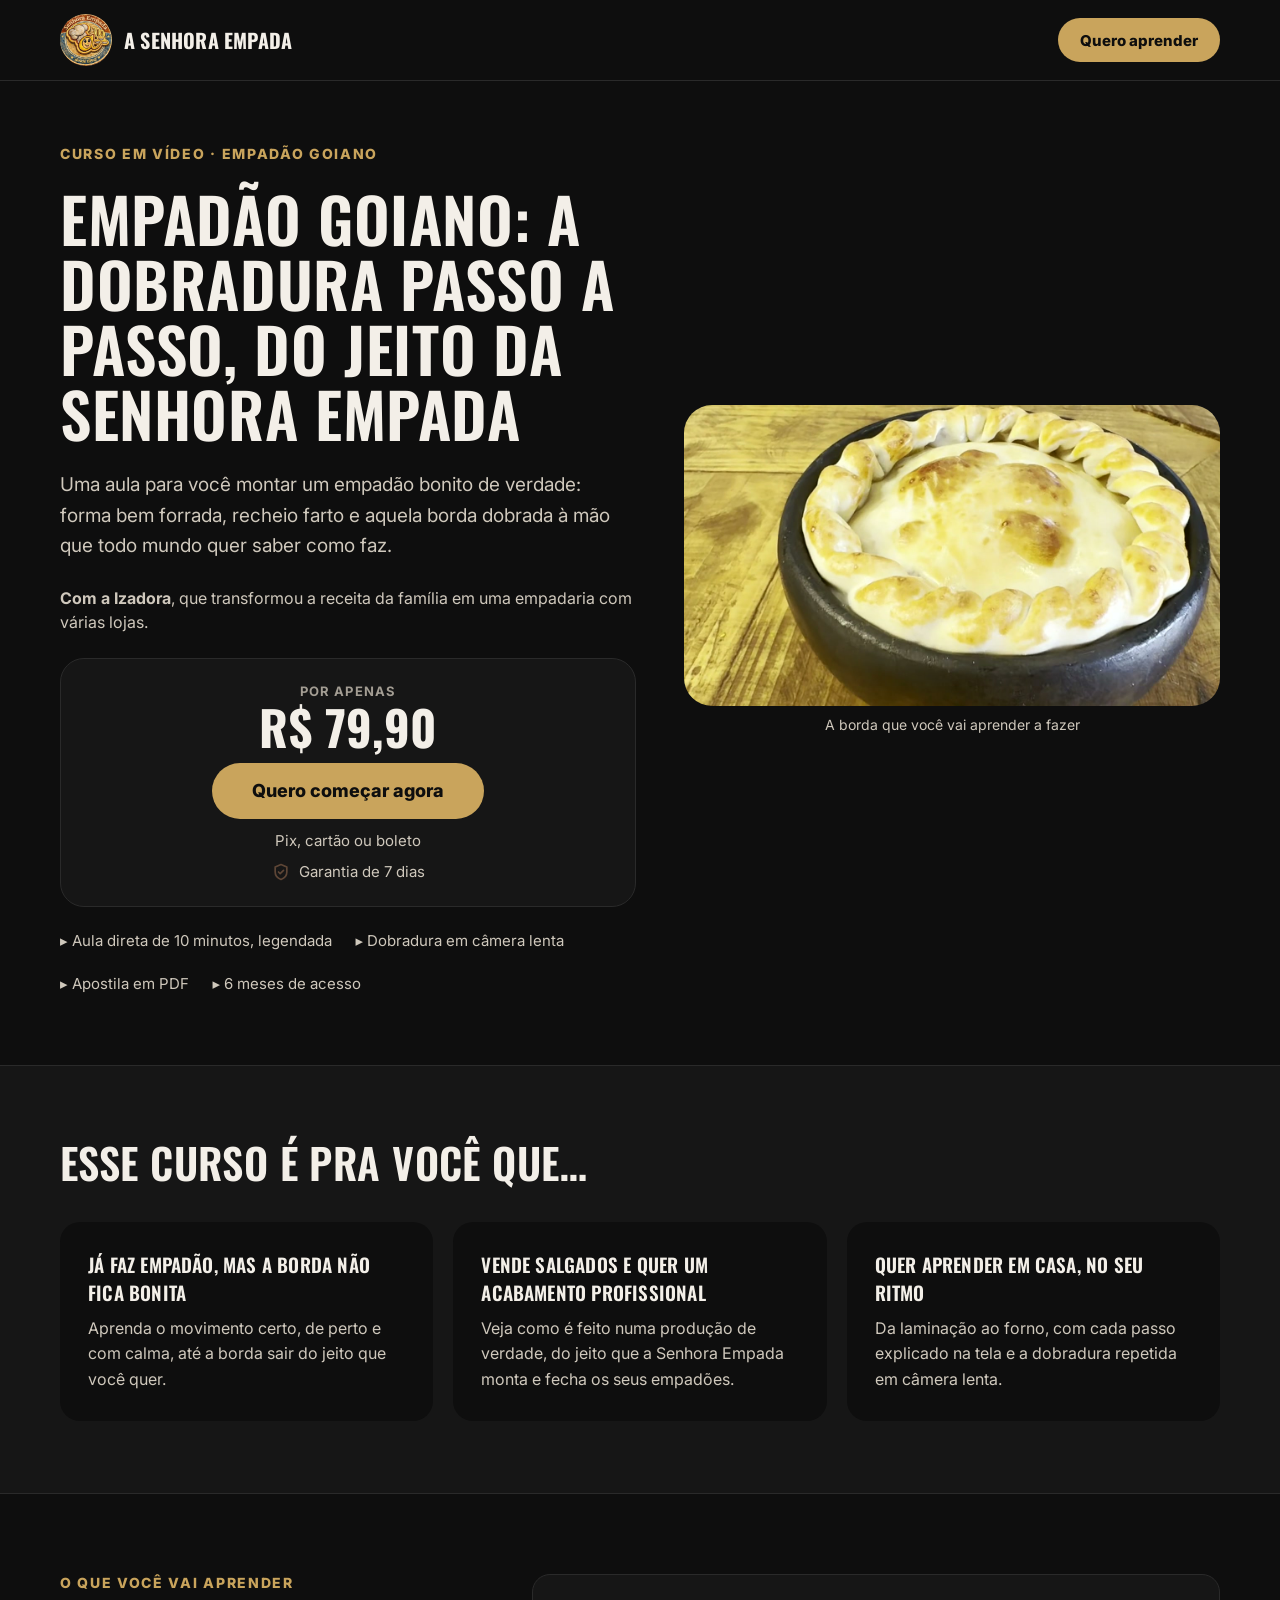
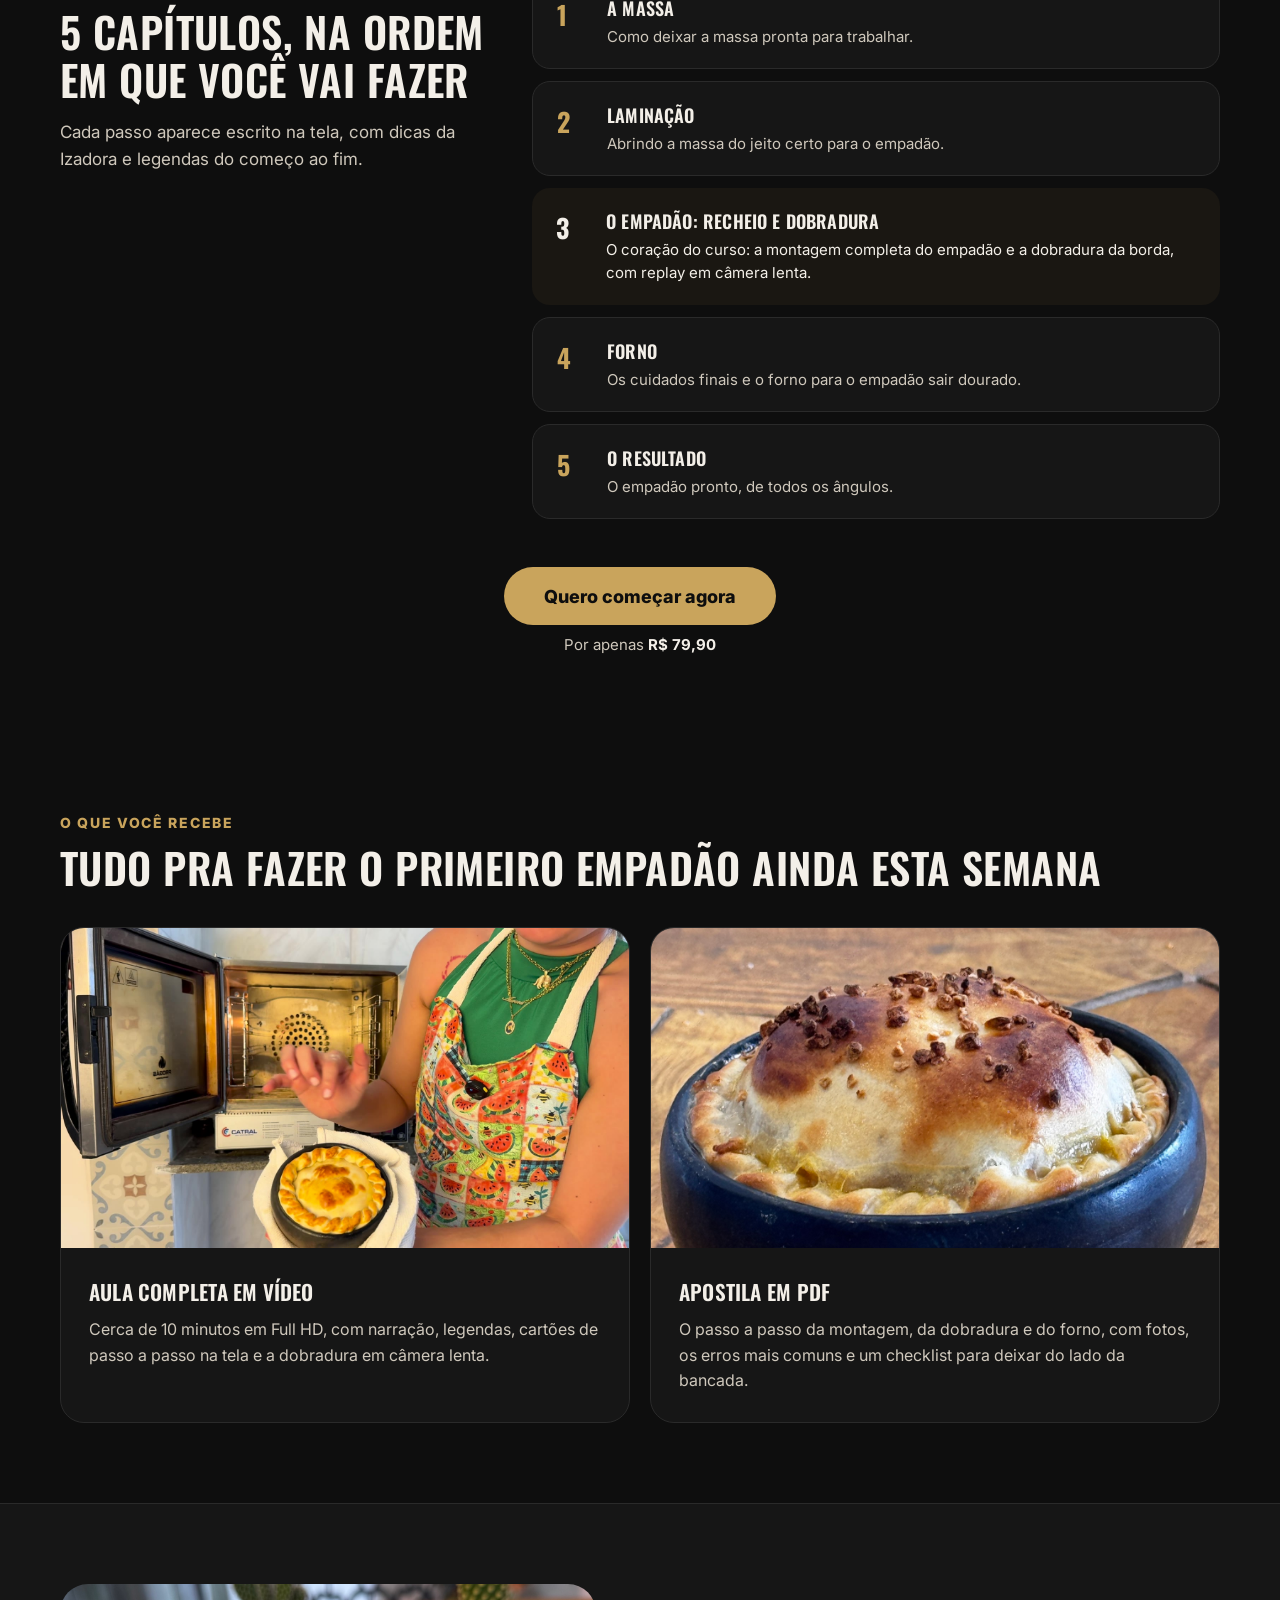
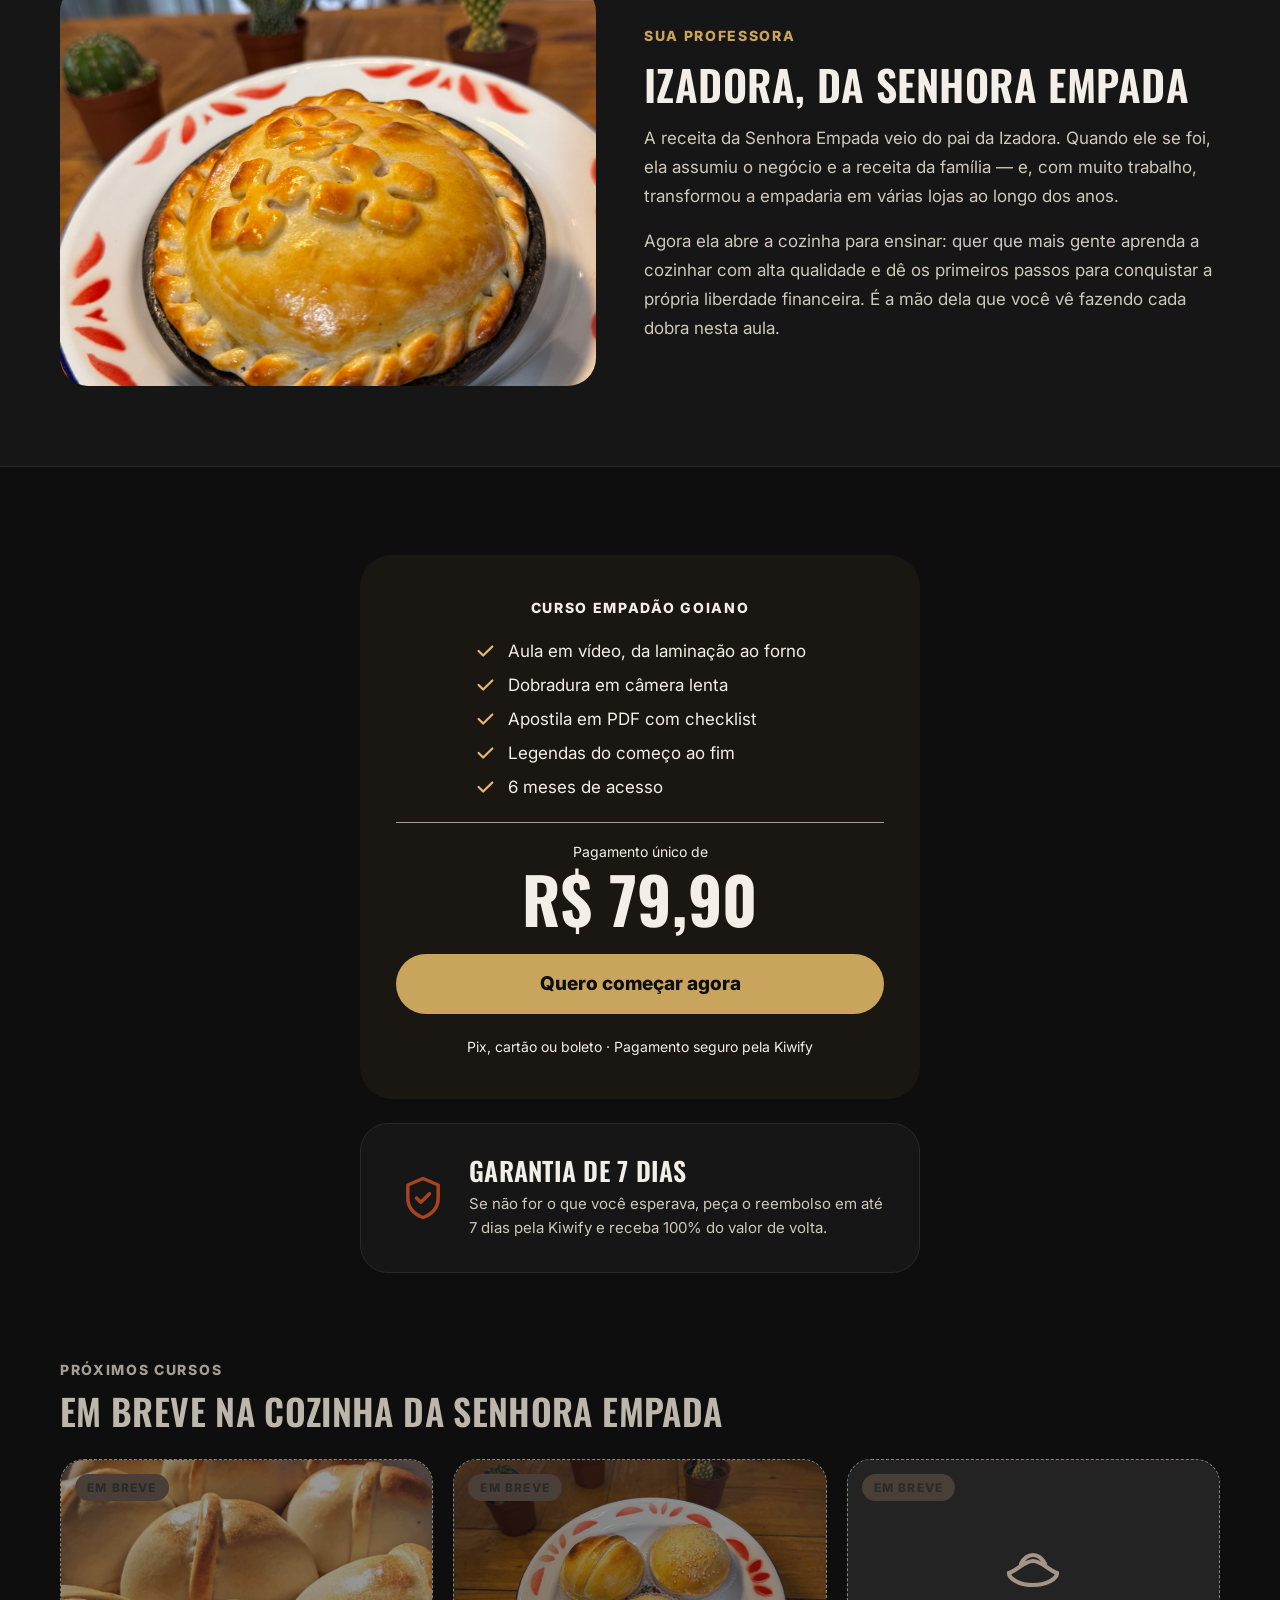
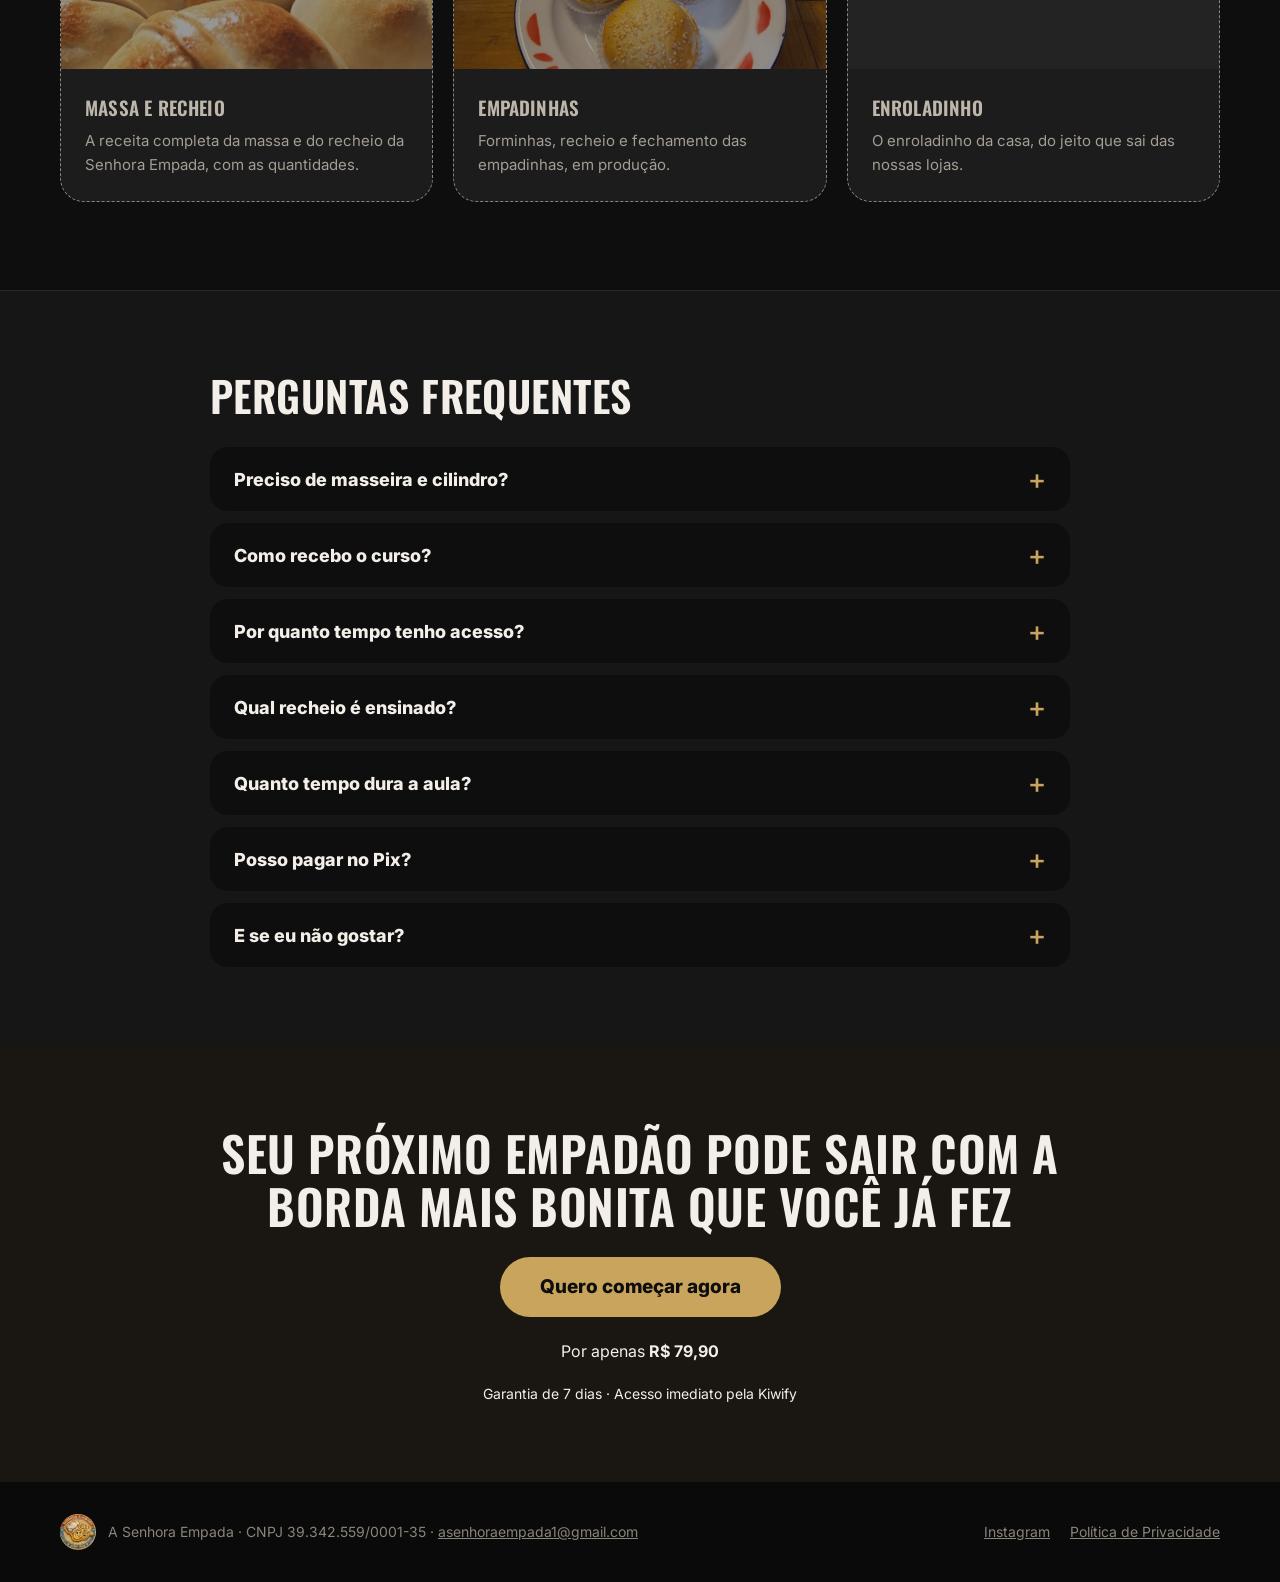
==== commit c2ecc1ba: "Visual novo: Noir de chef (opção A)" ====
--- a/curso/index.html
+++ b/curso/index.html
@@ -12,10 +12,10 @@
 <link rel="icon" href="../8af0908ff3555fba31a7554260d81e3b.jpg">
 
 <link rel="preconnect" href="https://fonts.googleapis.com">
-<link href="https://fonts.googleapis.com/css2?family=Fraunces:opsz,wght@9..144,500;9..144,700&amp;family=Manrope:wght@400;500;700;800&amp;display=swap" rel="stylesheet">
+<link href="https://fonts.googleapis.com/css2?family=Oswald:wght@500;600&family=Inter:wght@400;500;600;700;800&display=swap" rel="stylesheet">
 <style>
-body{margin:0;background:#FBF5EA}
-a{color:#A9441F}a:hover{color:#7E2F12}
+body{margin:0;background:#0e0e0e}
+a{color:#c9a45c}a:hover{color:#b38c43}
 details summary{cursor:pointer;list-style:none}
 details summary::-webkit-details-marker{display:none}
 details[open] .faq-plus{transform:rotate(45deg)}
@@ -49,39 +49,47 @@
 <noscript><img height="1" width="1" style="display:none" alt=""
 src="https://www.facebook.com/tr?id=2233339330897372&ev=PageView&noscript=1"></noscript>
 <!-- Fim do Meta Pixel -->
+<style>
+body{font-family:'Inter',system-ui,sans-serif!important;color:#cfc8bc}
+a[style*="#c9a45c"],a[style*="#C9A45C"]{color:#0e0e0e!important}
+#barra-compra a{color:#0e0e0e!important}
+[style*="#1a1712"],[style*="#1a1712"] *:not(a):not(svg):not(path){color:#f3efe8!important}
+[style*="#1a1712"] a{color:#0e0e0e!important}
+h1,h2,h3{font-family:'Oswald',Impact,sans-serif!important;text-transform:uppercase;letter-spacing:.01em;font-weight:600!important}
+</style>
 </head>
 <body>
-<div style="font-family: 'Manrope', system-ui, sans-serif; color: #2E1D12; background: #FBF5EA; width: 100%; min-height: 100%">
-
-<header style="background: #FBF5EA; border-bottom: 1px solid #EADCC4">
+<div style="font-family: 'Inter', system-ui, sans-serif; color: #f3efe8; background: #0e0e0e; width: 100%; min-height: 100%">
+
+<header style="background: #0e0e0e; border-bottom: 1px solid #2a2a2a">
 <div style="max-width: 1160px; margin: 0 auto; padding: 14px 24px; display: flex; align-items: center; justify-content: space-between; gap: 16px; flex-wrap: wrap">
 <div style="display: flex; align-items: center; gap: 12px">
 <img src="../8af0908ff3555fba31a7554260d81e3b.jpg" alt="Logo A Senhora Empada" style="width: 52px; height: 52px; border-radius: 50%; object-fit: cover">
-<span style="font-family: 'Fraunces', Georgia, serif; font-weight: 700; font-size: 20px">A Senhora Empada</span>
-</div>
-<a href="https://pay.kiwify.com.br/DZp70lK" style="display: inline-flex; align-items: center; min-height: 44px; padding: 0 22px; border-radius: 999px; background: #A9441F; color: #FFFFFF; font-weight: 800; font-size: 15px; text-decoration: none">Quero aprender</a>
+<span style="font-family: 'Oswald', Impact, sans-serif; text-transform: uppercase; letter-spacing: .01em; font-weight: 700; font-size: 20px">A Senhora Empada</span>
+</div>
+<a href="https://pay.kiwify.com.br/DZp70lK" style="display: inline-flex; align-items: center; min-height: 44px; padding: 0 22px; border-radius: 999px; background: #c9a45c; color: #ffffff; font-weight: 800; font-size: 15px; text-decoration: none">Quero aprender</a>
 </div>
 </header>
 
 <section style="max-width: 1160px; margin: 0 auto; padding: 64px 24px 72px; display: flex; flex-wrap: wrap; gap: 48px; align-items: center">
 <div style="flex: 1 1 460px; min-width: 0; display: flex; flex-direction: column; gap: 24px">
-<p style="margin: 0; font-weight: 800; font-size: 14px; letter-spacing: 0.12em; text-transform: uppercase; color: #A9441F">Curso em vídeo · Empadão Goiano</p>
-<h1 style="margin: 0; font-family: 'Fraunces', Georgia, serif; font-weight: 700; font-size: clamp(40px, 5vw, 62px); line-height: 1.05">Empadão Goiano: a dobradura passo a passo, do jeito da Senhora Empada</h1>
-<p style="margin: 0; font-size: 19px; line-height: 1.6; color: #5E4636">Uma aula para você montar um empadão bonito de verdade: forma bem forrada, recheio farto e aquela borda dobrada à mão que todo mundo quer saber como faz.</p>
-<p style="margin: 0; font-size: 16px; line-height: 1.5; color: #5E4636"><strong>Com a Izadora</strong>, que transformou a receita da família em uma empadaria com várias lojas.</p>
-<div style="display: flex; flex-direction: column; align-items: center; gap: 12px; text-align: center; background: #FFFDF8; border: 1px solid #EADCC4; border-radius: 24px; padding: 24px 20px">
+<p style="margin: 0; font-weight: 800; font-size: 14px; letter-spacing: 0.12em; text-transform: uppercase; color: #c9a45c">Curso em vídeo · Empadão Goiano</p>
+<h1 style="margin: 0; font-family: 'Oswald', Impact, sans-serif; text-transform: uppercase; letter-spacing: .01em; font-weight: 700; font-size: clamp(40px, 5vw, 62px); line-height: 1.05">Empadão Goiano: a dobradura passo a passo, do jeito da Senhora Empada</h1>
+<p style="margin: 0; font-size: 19px; line-height: 1.6; color: #cfc8bc">Uma aula para você montar um empadão bonito de verdade: forma bem forrada, recheio farto e aquela borda dobrada à mão que todo mundo quer saber como faz.</p>
+<p style="margin: 0; font-size: 16px; line-height: 1.5; color: #cfc8bc"><strong>Com a Izadora</strong>, que transformou a receita da família em uma empadaria com várias lojas.</p>
+<div style="display: flex; flex-direction: column; align-items: center; gap: 12px; text-align: center; background: #161616; border: 1px solid #2a2a2a; border-radius: 24px; padding: 24px 20px">
 <div style="display: flex; flex-direction: column; align-items: center; gap: 4px">
-<span style="font-size: 13px; color: #7A6252; letter-spacing: 0.08em; text-transform: uppercase; font-weight: 700">Por apenas</span>
-<span style="font-family: 'Fraunces', Georgia, serif; font-weight: 700; font-size: 48px; line-height: 1; color: #2E1D12">R$ 79,90</span>
-</div>
-<a href="https://pay.kiwify.com.br/DZp70lK" style="display: inline-flex; align-items: center; justify-content: center; min-height: 56px; padding: 0 40px; border-radius: 999px; background: #A9441F; color: #FFFFFF; font-weight: 800; font-size: 18px; text-decoration: none">Quero começar agora</a>
-<span style="font-size: 15px; color: #5E4636">Pix, cartão ou boleto</span>
-<span style="display: inline-flex; align-items: center; gap: 8px; font-size: 15px; color: #5E4636">
+<span style="font-size: 13px; color: #a39d93; letter-spacing: 0.08em; text-transform: uppercase; font-weight: 700">Por apenas</span>
+<span style="font-family: 'Oswald', Impact, sans-serif; text-transform: uppercase; letter-spacing: .01em; font-weight: 700; font-size: 48px; line-height: 1; color: #f3efe8">R$ 79,90</span>
+</div>
+<a href="https://pay.kiwify.com.br/DZp70lK" style="display: inline-flex; align-items: center; justify-content: center; min-height: 56px; padding: 0 40px; border-radius: 999px; background: #c9a45c; color: #ffffff; font-weight: 800; font-size: 18px; text-decoration: none">Quero começar agora</a>
+<span style="font-size: 15px; color: #cfc8bc">Pix, cartão ou boleto</span>
+<span style="display: inline-flex; align-items: center; gap: 8px; font-size: 15px; color: #cfc8bc">
 <svg width="20" height="20" viewBox="0 0 24 24" fill="none" stroke="#5E4636" stroke-width="2" stroke-linecap="round" stroke-linejoin="round" aria-hidden="true"><path d="M12 3l7 3v6c0 4.5-3 7.5-7 9-4-1.5-7-4.5-7-9V6z"></path><path d="M9 12l2 2 4-4"></path></svg>
 Garantia de 7 dias
 </span>
 </div>
-<div style="display: flex; flex-wrap: wrap; gap: 24px; font-size: 15px; color: #5E4636">
+<div style="display: flex; flex-wrap: wrap; gap: 24px; font-size: 15px; color: #cfc8bc">
 <span>▸ Aula direta de 10 minutos, legendada</span>
 <span>▸ Dobradura em câmera lenta</span>
 <span>▸ Apostila em PDF</span>
@@ -90,27 +98,27 @@
 </div>
 <div class="video-topo" style="flex: 1 1 420px; min-width: 0">
 <figure style="margin: 0; display: flex; flex-direction: column; gap: 10px">
-<video src="../teaser.mp4" poster="../teaser-capa.jpg" autoplay muted loop playsinline preload="metadata" aria-label="O empadão com a borda dobrada à mão, pronto" style="width: 100%; aspect-ratio: 16 / 9; object-fit: cover; border-radius: 28px; display: block; background: #2E1D12"></video>
-<figcaption style="font-size: 14px; color: #5E4636; text-align: center">A borda que você vai aprender a fazer</figcaption>
+<video src="../teaser.mp4" poster="../teaser-capa.jpg" autoplay muted loop playsinline preload="metadata" aria-label="O empadão com a borda dobrada à mão, pronto" style="width: 100%; aspect-ratio: 16 / 9; object-fit: cover; border-radius: 28px; display: block; background: #1a1712"></video>
+<figcaption style="font-size: 14px; color: #cfc8bc; text-align: center">A borda que você vai aprender a fazer</figcaption>
 </figure>
 </div>
 </section>
 
-<section style="background: #FFFDF8; border-top: 1px solid #EADCC4; border-bottom: 1px solid #EADCC4">
+<section style="background: #161616; border-top: 1px solid #2a2a2a; border-bottom: 1px solid #2a2a2a">
 <div style="max-width: 1160px; margin: 0 auto; padding: 72px 24px; display: flex; flex-direction: column; gap: 36px">
-<h2 style="margin: 0; font-family: 'Fraunces', Georgia, serif; font-size: clamp(30px, 3.4vw, 42px); line-height: 1.15; max-width: 720px">Esse curso é pra você que…</h2>
+<h2 style="margin: 0; font-family: 'Oswald', Impact, sans-serif; text-transform: uppercase; letter-spacing: .01em; font-size: clamp(30px, 3.4vw, 42px); line-height: 1.15; max-width: 720px">Esse curso é pra você que…</h2>
 <div style="display: grid; grid-template-columns: repeat(auto-fit, minmax(260px, 1fr)); gap: 20px">
-<div style="background: #FBF5EA; border-radius: 20px; padding: 28px; display: flex; flex-direction: column; gap: 10px">
+<div style="background: #0e0e0e; border-radius: 20px; padding: 28px; display: flex; flex-direction: column; gap: 10px">
 <h3 style="margin: 0; font-size: 19px; font-weight: 800">Já faz empadão, mas a borda não fica bonita</h3>
-<p style="margin: 0; font-size: 16px; line-height: 1.6; color: #5E4636">Aprenda o movimento certo, de perto e com calma, até a borda sair do jeito que você quer.</p>
-</div>
-<div style="background: #FBF5EA; border-radius: 20px; padding: 28px; display: flex; flex-direction: column; gap: 10px">
+<p style="margin: 0; font-size: 16px; line-height: 1.6; color: #cfc8bc">Aprenda o movimento certo, de perto e com calma, até a borda sair do jeito que você quer.</p>
+</div>
+<div style="background: #0e0e0e; border-radius: 20px; padding: 28px; display: flex; flex-direction: column; gap: 10px">
 <h3 style="margin: 0; font-size: 19px; font-weight: 800">Vende salgados e quer um acabamento profissional</h3>
-<p style="margin: 0; font-size: 16px; line-height: 1.6; color: #5E4636">Veja como é feito numa produção de verdade, do jeito que a Senhora Empada monta e fecha os seus empadões.</p>
-</div>
-<div style="background: #FBF5EA; border-radius: 20px; padding: 28px; display: flex; flex-direction: column; gap: 10px">
+<p style="margin: 0; font-size: 16px; line-height: 1.6; color: #cfc8bc">Veja como é feito numa produção de verdade, do jeito que a Senhora Empada monta e fecha os seus empadões.</p>
+</div>
+<div style="background: #0e0e0e; border-radius: 20px; padding: 28px; display: flex; flex-direction: column; gap: 10px">
 <h3 style="margin: 0; font-size: 19px; font-weight: 800">Quer aprender em casa, no seu ritmo</h3>
-<p style="margin: 0; font-size: 16px; line-height: 1.6; color: #5E4636">Da laminação ao forno, com cada passo explicado na tela e a dobradura repetida em câmera lenta.</p>
+<p style="margin: 0; font-size: 16px; line-height: 1.6; color: #cfc8bc">Da laminação ao forno, com cada passo explicado na tela e a dobradura repetida em câmera lenta.</p>
 </div>
 </div>
 </div>
@@ -118,81 +126,81 @@
 
 <section style="max-width: 1160px; margin: 0 auto; padding: 80px 24px; display: flex; flex-wrap: wrap; gap: 48px">
 <div style="flex: 1 1 340px; min-width: 0; display: flex; flex-direction: column; gap: 16px">
-<p style="margin: 0; font-weight: 800; font-size: 14px; letter-spacing: 0.12em; text-transform: uppercase; color: #A9441F">O que você vai aprender</p>
-<h2 style="margin: 0; font-family: 'Fraunces', Georgia, serif; font-size: clamp(30px, 3.4vw, 42px); line-height: 1.15">5 capítulos, na ordem em que você vai fazer</h2>
-<p style="margin: 0; font-size: 17px; line-height: 1.6; color: #5E4636">Cada passo aparece escrito na tela, com dicas da Izadora e legendas do começo ao fim.</p>
+<p style="margin: 0; font-weight: 800; font-size: 14px; letter-spacing: 0.12em; text-transform: uppercase; color: #c9a45c">O que você vai aprender</p>
+<h2 style="margin: 0; font-family: 'Oswald', Impact, sans-serif; text-transform: uppercase; letter-spacing: .01em; font-size: clamp(30px, 3.4vw, 42px); line-height: 1.15">5 capítulos, na ordem em que você vai fazer</h2>
+<p style="margin: 0; font-size: 17px; line-height: 1.6; color: #cfc8bc">Cada passo aparece escrito na tela, com dicas da Izadora e legendas do começo ao fim.</p>
 </div>
 <ol style="flex: 2 1 520px; min-width: 0; margin: 0; padding: 0; list-style: none; display: flex; flex-direction: column; gap: 12px">
-<li style="display: flex; gap: 18px; align-items: flex-start; background: #FFFDF8; border: 1px solid #EADCC4; border-radius: 18px; padding: 20px 24px">
-<span style="font-family: 'Fraunces', Georgia, serif; font-weight: 700; font-size: 26px; color: #A9441F; min-width: 32px">1</span>
-<div><h3 style="margin: 0 0 4px; font-size: 18px; font-weight: 800">A massa</h3><p style="margin: 0; font-size: 15px; line-height: 1.55; color: #5E4636">Como deixar a massa pronta para trabalhar.</p></div>
-</li>
-<li style="display: flex; gap: 18px; align-items: flex-start; background: #FFFDF8; border: 1px solid #EADCC4; border-radius: 18px; padding: 20px 24px">
-<span style="font-family: 'Fraunces', Georgia, serif; font-weight: 700; font-size: 26px; color: #A9441F; min-width: 32px">2</span>
-<div><h3 style="margin: 0 0 4px; font-size: 18px; font-weight: 800">Laminação</h3><p style="margin: 0; font-size: 15px; line-height: 1.55; color: #5E4636">Abrindo a massa do jeito certo para o empadão.</p></div>
-</li>
-<li style="display: flex; gap: 18px; align-items: flex-start; background: #2E1D12; border-radius: 18px; padding: 20px 24px; color: #FBF5EA">
-<span style="font-family: 'Fraunces', Georgia, serif; font-weight: 700; font-size: 26px; color: #E9B872; min-width: 32px">3</span>
-<div><h3 style="margin: 0 0 4px; font-size: 18px; font-weight: 800">O empadão: recheio e dobradura</h3><p style="margin: 0; font-size: 15px; line-height: 1.55; color: #E6D6C2">O coração do curso: a montagem completa do empadão e a dobradura da borda, com replay em câmera lenta.</p></div>
-</li>
-<li style="display: flex; gap: 18px; align-items: flex-start; background: #FFFDF8; border: 1px solid #EADCC4; border-radius: 18px; padding: 20px 24px">
-<span style="font-family: 'Fraunces', Georgia, serif; font-weight: 700; font-size: 26px; color: #A9441F; min-width: 32px">4</span>
-<div><h3 style="margin: 0 0 4px; font-size: 18px; font-weight: 800">Forno</h3><p style="margin: 0; font-size: 15px; line-height: 1.55; color: #5E4636">Os cuidados finais e o forno para o empadão sair dourado.</p></div>
-</li>
-<li style="display: flex; gap: 18px; align-items: flex-start; background: #FFFDF8; border: 1px solid #EADCC4; border-radius: 18px; padding: 20px 24px">
-<span style="font-family: 'Fraunces', Georgia, serif; font-weight: 700; font-size: 26px; color: #A9441F; min-width: 32px">5</span>
-<div><h3 style="margin: 0 0 4px; font-size: 18px; font-weight: 800">O resultado</h3><p style="margin: 0; font-size: 15px; line-height: 1.55; color: #5E4636">O empadão pronto, de todos os ângulos.</p></div>
+<li style="display: flex; gap: 18px; align-items: flex-start; background: #161616; border: 1px solid #2a2a2a; border-radius: 18px; padding: 20px 24px">
+<span style="font-family: 'Oswald', Impact, sans-serif; text-transform: uppercase; letter-spacing: .01em; font-weight: 700; font-size: 26px; color: #c9a45c; min-width: 32px">1</span>
+<div><h3 style="margin: 0 0 4px; font-size: 18px; font-weight: 800">A massa</h3><p style="margin: 0; font-size: 15px; line-height: 1.55; color: #cfc8bc">Como deixar a massa pronta para trabalhar.</p></div>
+</li>
+<li style="display: flex; gap: 18px; align-items: flex-start; background: #161616; border: 1px solid #2a2a2a; border-radius: 18px; padding: 20px 24px">
+<span style="font-family: 'Oswald', Impact, sans-serif; text-transform: uppercase; letter-spacing: .01em; font-weight: 700; font-size: 26px; color: #c9a45c; min-width: 32px">2</span>
+<div><h3 style="margin: 0 0 4px; font-size: 18px; font-weight: 800">Laminação</h3><p style="margin: 0; font-size: 15px; line-height: 1.55; color: #cfc8bc">Abrindo a massa do jeito certo para o empadão.</p></div>
+</li>
+<li style="display: flex; gap: 18px; align-items: flex-start; background: #1a1712; border-radius: 18px; padding: 20px 24px; color: #0e0e0e">
+<span style="font-family: 'Oswald', Impact, sans-serif; text-transform: uppercase; letter-spacing: .01em; font-weight: 700; font-size: 26px; color: #c9a45c; min-width: 32px">3</span>
+<div><h3 style="margin: 0 0 4px; font-size: 18px; font-weight: 800">O empadão: recheio e dobradura</h3><p style="margin: 0; font-size: 15px; line-height: 1.55; color: #3a352c">O coração do curso: a montagem completa do empadão e a dobradura da borda, com replay em câmera lenta.</p></div>
+</li>
+<li style="display: flex; gap: 18px; align-items: flex-start; background: #161616; border: 1px solid #2a2a2a; border-radius: 18px; padding: 20px 24px">
+<span style="font-family: 'Oswald', Impact, sans-serif; text-transform: uppercase; letter-spacing: .01em; font-weight: 700; font-size: 26px; color: #c9a45c; min-width: 32px">4</span>
+<div><h3 style="margin: 0 0 4px; font-size: 18px; font-weight: 800">Forno</h3><p style="margin: 0; font-size: 15px; line-height: 1.55; color: #cfc8bc">Os cuidados finais e o forno para o empadão sair dourado.</p></div>
+</li>
+<li style="display: flex; gap: 18px; align-items: flex-start; background: #161616; border: 1px solid #2a2a2a; border-radius: 18px; padding: 20px 24px">
+<span style="font-family: 'Oswald', Impact, sans-serif; text-transform: uppercase; letter-spacing: .01em; font-weight: 700; font-size: 26px; color: #c9a45c; min-width: 32px">5</span>
+<div><h3 style="margin: 0 0 4px; font-size: 18px; font-weight: 800">O resultado</h3><p style="margin: 0; font-size: 15px; line-height: 1.55; color: #cfc8bc">O empadão pronto, de todos os ângulos.</p></div>
 </li>
 </ol>
 </section>
 
 <div style="max-width: 1160px; margin: -32px auto 0; padding: 0 24px 80px; display: flex; flex-direction: column; align-items: center; gap: 10px; text-align: center">
-<a href="https://pay.kiwify.com.br/DZp70lK" style="display: inline-flex; align-items: center; justify-content: center; min-height: 58px; padding: 0 40px; border-radius: 999px; background: #A9441F; color: #FFFFFF; font-weight: 800; font-size: 18px; text-decoration: none">Quero começar agora</a>
-<span style="font-size: 15px; color: #5E4636">Por apenas <strong style="color: #2E1D12">R$ 79,90</strong></span>
+<a href="https://pay.kiwify.com.br/DZp70lK" style="display: inline-flex; align-items: center; justify-content: center; min-height: 58px; padding: 0 40px; border-radius: 999px; background: #c9a45c; color: #ffffff; font-weight: 800; font-size: 18px; text-decoration: none">Quero começar agora</a>
+<span style="font-size: 15px; color: #cfc8bc">Por apenas <strong style="color: #f3efe8">R$ 79,90</strong></span>
 </div>
 
 
 
 <section style="max-width: 1160px; margin: 0 auto; padding: 80px 24px; display: flex; flex-direction: column; gap: 36px">
 <div style="display: flex; flex-direction: column; gap: 12px">
-<p style="margin: 0; font-weight: 800; font-size: 14px; letter-spacing: 0.12em; text-transform: uppercase; color: #A9441F">O que você recebe</p>
-<h2 style="margin: 0; font-family: 'Fraunces', Georgia, serif; font-size: clamp(30px, 3.4vw, 42px); line-height: 1.15">Tudo pra fazer o primeiro empadão ainda esta semana</h2>
+<p style="margin: 0; font-weight: 800; font-size: 14px; letter-spacing: 0.12em; text-transform: uppercase; color: #c9a45c">O que você recebe</p>
+<h2 style="margin: 0; font-family: 'Oswald', Impact, sans-serif; text-transform: uppercase; letter-spacing: .01em; font-size: clamp(30px, 3.4vw, 42px); line-height: 1.15">Tudo pra fazer o primeiro empadão ainda esta semana</h2>
 </div>
 <div style="display: grid; grid-template-columns: repeat(auto-fit, minmax(300px, 1fr)); gap: 20px">
-<div style="background: #FFFDF8; border: 1px solid #EADCC4; border-radius: 24px; overflow: hidden; display: flex; flex-direction: column">
+<div style="background: #161616; border: 1px solid #2a2a2a; border-radius: 24px; overflow: hidden; display: flex; flex-direction: column">
 <img src="../36023c502fd8059afc4d418bd94dae25.jpg" alt="Empadão saindo do forno" style="width: 100%; aspect-ratio: 16 / 9; object-fit: cover; display: block">
 <div style="padding: 28px; display: flex; flex-direction: column; gap: 10px">
 <h3 style="margin: 0; font-size: 21px; font-weight: 800">Aula completa em vídeo</h3>
-<p style="margin: 0; font-size: 16px; line-height: 1.6; color: #5E4636">Cerca de 10 minutos em Full HD, com narração, legendas, cartões de passo a passo na tela e a dobradura em câmera lenta.</p>
-</div>
-</div>
-<div style="background: #FFFDF8; border: 1px solid #EADCC4; border-radius: 24px; overflow: hidden; display: flex; flex-direction: column">
+<p style="margin: 0; font-size: 16px; line-height: 1.6; color: #cfc8bc">Cerca de 10 minutos em Full HD, com narração, legendas, cartões de passo a passo na tela e a dobradura em câmera lenta.</p>
+</div>
+</div>
+<div style="background: #161616; border: 1px solid #2a2a2a; border-radius: 24px; overflow: hidden; display: flex; flex-direction: column">
 <img src="../img/panela.jpg" alt="Empadão goiano pronto, saindo do forno" style="width: 100%; aspect-ratio: 16 / 9; object-fit: cover; display: block">
 <div style="padding: 28px; display: flex; flex-direction: column; gap: 10px">
 <h3 style="margin: 0; font-size: 21px; font-weight: 800">Apostila em PDF</h3>
-<p style="margin: 0; font-size: 16px; line-height: 1.6; color: #5E4636">O passo a passo da montagem, da dobradura e do forno, com fotos, os erros mais comuns e um checklist para deixar do lado da bancada.</p>
-</div>
-</div>
-</div>
-</section>
-
-<section style="background: #FFFDF8; border-top: 1px solid #EADCC4; border-bottom: 1px solid #EADCC4">
+<p style="margin: 0; font-size: 16px; line-height: 1.6; color: #cfc8bc">O passo a passo da montagem, da dobradura e do forno, com fotos, os erros mais comuns e um checklist para deixar do lado da bancada.</p>
+</div>
+</div>
+</div>
+</section>
+
+<section style="background: #161616; border-top: 1px solid #2a2a2a; border-bottom: 1px solid #2a2a2a">
 <div style="max-width: 1160px; margin: 0 auto; padding: 80px 24px; display: flex; flex-wrap: wrap; gap: 48px; align-items: center">
 <div style="flex: 1 1 380px; min-width: 0">
 <img src="../img/hero.jpg" alt="Empadão goiano servido na mesa" style="width: 100%; aspect-ratio: 4 / 3; object-fit: cover; border-radius: 28px; display: block">
 </div>
 <div style="flex: 1 1 420px; min-width: 0; display: flex; flex-direction: column; gap: 16px">
-<p style="margin: 0; font-weight: 800; font-size: 14px; letter-spacing: 0.12em; text-transform: uppercase; color: #A9441F">Sua professora</p>
-<h2 style="margin: 0; font-family: 'Fraunces', Georgia, serif; font-size: clamp(30px, 3.4vw, 42px); line-height: 1.15">Izadora, da Senhora Empada</h2>
-<p style="margin: 0; font-size: 17px; line-height: 1.7; color: #5E4636">A receita da Senhora Empada veio do pai da Izadora. Quando ele se foi, ela assumiu o negócio e a receita da família — e, com muito trabalho, transformou a empadaria em várias lojas ao longo dos anos.</p>
-<p style="margin: 0; font-size: 17px; line-height: 1.7; color: #5E4636">Agora ela abre a cozinha para ensinar: quer que mais gente aprenda a cozinhar com alta qualidade e dê os primeiros passos para conquistar a própria liberdade financeira. É a mão dela que você vê fazendo cada dobra nesta aula.</p>
+<p style="margin: 0; font-weight: 800; font-size: 14px; letter-spacing: 0.12em; text-transform: uppercase; color: #c9a45c">Sua professora</p>
+<h2 style="margin: 0; font-family: 'Oswald', Impact, sans-serif; text-transform: uppercase; letter-spacing: .01em; font-size: clamp(30px, 3.4vw, 42px); line-height: 1.15">Izadora, da Senhora Empada</h2>
+<p style="margin: 0; font-size: 17px; line-height: 1.7; color: #cfc8bc">A receita da Senhora Empada veio do pai da Izadora. Quando ele se foi, ela assumiu o negócio e a receita da família — e, com muito trabalho, transformou a empadaria em várias lojas ao longo dos anos.</p>
+<p style="margin: 0; font-size: 17px; line-height: 1.7; color: #cfc8bc">Agora ela abre a cozinha para ensinar: quer que mais gente aprenda a cozinhar com alta qualidade e dê os primeiros passos para conquistar a própria liberdade financeira. É a mão dela que você vê fazendo cada dobra nesta aula.</p>
 </div>
 </div>
 </section>
 
 <section id="oferta" style="max-width: 1160px; margin: 0 auto; padding: 88px 24px; display: flex; flex-direction: column; align-items: center; gap: 24px">
-<div style="width: 100%; max-width: 560px; background: #2E1D12; color: #FBF5EA; border-radius: 32px; padding: 44px 36px; display: flex; flex-direction: column; align-items: center; gap: 24px; text-align: center; box-sizing: border-box">
-<p style="margin: 0; font-weight: 800; font-size: 14px; letter-spacing: 0.12em; text-transform: uppercase; color: #E9B872">Curso Empadão Goiano</p>
+<div style="width: 100%; max-width: 560px; background: #1a1712; color: #0e0e0e; border-radius: 32px; padding: 44px 36px; display: flex; flex-direction: column; align-items: center; gap: 24px; text-align: center; box-sizing: border-box">
+<p style="margin: 0; font-weight: 800; font-size: 14px; letter-spacing: 0.12em; text-transform: uppercase; color: #c9a45c">Curso Empadão Goiano</p>
 <ul style="margin: 0; padding: 0; list-style: none; display: flex; flex-direction: column; gap: 12px; font-size: 17px; text-align: left">
 <li style="display: flex; gap: 12px; align-items: center"><svg width="22" height="22" viewBox="0 0 24 24" fill="none" stroke="#E9B872" stroke-width="2.4" stroke-linecap="round" stroke-linejoin="round" aria-hidden="true"><path d="M5 12l5 5L20 7"></path></svg>Aula em vídeo, da laminação ao forno</li>
 <li style="display: flex; gap: 12px; align-items: center"><svg width="22" height="22" viewBox="0 0 24 24" fill="none" stroke="#E9B872" stroke-width="2.4" stroke-linecap="round" stroke-linejoin="round" aria-hidden="true"><path d="M5 12l5 5L20 7"></path></svg>Dobradura em câmera lenta</li>
@@ -200,18 +208,18 @@
 <li style="display: flex; gap: 12px; align-items: center"><svg width="22" height="22" viewBox="0 0 24 24" fill="none" stroke="#E9B872" stroke-width="2.4" stroke-linecap="round" stroke-linejoin="round" aria-hidden="true"><path d="M5 12l5 5L20 7"></path></svg>Legendas do começo ao fim</li>
 <li style="display: flex; gap: 12px; align-items: center"><svg width="22" height="22" viewBox="0 0 24 24" fill="none" stroke="#E9B872" stroke-width="2.4" stroke-linecap="round" stroke-linejoin="round" aria-hidden="true"><path d="M5 12l5 5L20 7"></path></svg>6 meses de acesso</li>
 </ul>
-<div style="width: 100%; display: flex; flex-direction: column; align-items: center; gap: 6px; padding-top: 20px; border-top: 1px solid #5A4130">
-<span style="font-size: 14px; color: #E6D6C2">Pagamento único de</span>
-<span style="font-family: 'Fraunces', Georgia, serif; font-weight: 700; font-size: 64px; line-height: 1">R$ 79,90</span>
-</div>
-<a href="https://pay.kiwify.com.br/DZp70lK" style="width: 100%; display: flex; align-items: center; justify-content: center; min-height: 60px; border-radius: 999px; background: #A9441F; color: #FFFFFF; font-weight: 800; font-size: 19px; text-decoration: none">Quero começar agora</a>
-<span style="font-size: 14px; color: #E6D6C2">Pix, cartão ou boleto · Pagamento seguro pela Kiwify</span>
-</div>
-<div style="width: 100%; max-width: 560px; background: #FFFDF8; border: 1px solid #EADCC4; border-radius: 28px; padding: 32px 36px; display: flex; gap: 20px; align-items: center; box-sizing: border-box">
+<div style="width: 100%; display: flex; flex-direction: column; align-items: center; gap: 6px; padding-top: 20px; border-top: 1px solid #a39d93">
+<span style="font-size: 14px; color: #3a352c">Pagamento único de</span>
+<span style="font-family: 'Oswald', Impact, sans-serif; text-transform: uppercase; letter-spacing: .01em; font-weight: 700; font-size: 64px; line-height: 1">R$ 79,90</span>
+</div>
+<a href="https://pay.kiwify.com.br/DZp70lK" style="width: 100%; display: flex; align-items: center; justify-content: center; min-height: 60px; border-radius: 999px; background: #c9a45c; color: #ffffff; font-weight: 800; font-size: 19px; text-decoration: none">Quero começar agora</a>
+<span style="font-size: 14px; color: #3a352c">Pix, cartão ou boleto · Pagamento seguro pela Kiwify</span>
+</div>
+<div style="width: 100%; max-width: 560px; background: #161616; border: 1px solid #2a2a2a; border-radius: 28px; padding: 32px 36px; display: flex; gap: 20px; align-items: center; box-sizing: border-box">
 <svg width="52" height="52" viewBox="0 0 24 24" fill="none" stroke="#A9441F" stroke-width="1.6" stroke-linecap="round" stroke-linejoin="round" aria-hidden="true" style="flex: 0 0 auto"><path d="M12 3l7 3v6c0 4.5-3 7.5-7 9-4-1.5-7-4.5-7-9V6z"></path><path d="M9 12l2 2 4-4"></path></svg>
 <div style="display: flex; flex-direction: column; gap: 6px">
-<h2 style="margin: 0; font-family: 'Fraunces', Georgia, serif; font-size: 26px; line-height: 1.15">Garantia de 7 dias</h2>
-<p style="margin: 0; font-size: 15px; line-height: 1.6; color: #5E4636">Se não for o que você esperava, peça o reembolso em até 7 dias pela Kiwify e receba 100% do valor de volta.</p>
+<h2 style="margin: 0; font-family: 'Oswald', Impact, sans-serif; text-transform: uppercase; letter-spacing: .01em; font-size: 26px; line-height: 1.15">Garantia de 7 dias</h2>
+<p style="margin: 0; font-size: 15px; line-height: 1.6; color: #cfc8bc">Se não for o que você esperava, peça o reembolso em até 7 dias pela Kiwify e receba 100% do valor de volta.</p>
 </div>
 </div>
 </section>
@@ -219,96 +227,96 @@
 
 <section style="max-width: 1160px; margin: 0 auto; padding: 0 24px 88px; display: flex; flex-direction: column; gap: 28px">
 <div style="display: flex; flex-direction: column; gap: 12px">
-<p style="margin: 0; font-weight: 800; font-size: 14px; letter-spacing: 0.12em; text-transform: uppercase; color: #6F6158">Próximos cursos</p>
-<h2 style="margin: 0; font-family: 'Fraunces', Georgia, serif; font-size: clamp(28px, 3vw, 36px); line-height: 1.15; color: #4A3F38">Em breve na cozinha da Senhora Empada</h2>
+<p style="margin: 0; font-weight: 800; font-size: 14px; letter-spacing: 0.12em; text-transform: uppercase; color: #a39d93">Próximos cursos</p>
+<h2 style="margin: 0; font-family: 'Oswald', Impact, sans-serif; text-transform: uppercase; letter-spacing: .01em; font-size: clamp(28px, 3vw, 36px); line-height: 1.15; color: #bdb6aa">Em breve na cozinha da Senhora Empada</h2>
 </div>
 <div style="display: grid; grid-template-columns: repeat(auto-fit, minmax(260px, 1fr)); gap: 20px">
-<div style="background: #EFEBE6; border: 1px dashed #BDB2A8; border-radius: 24px; overflow: hidden; display: flex; flex-direction: column">
+<div style="background: #1c1c1c; border: 1px dashed #8a847a; border-radius: 24px; overflow: hidden; display: flex; flex-direction: column">
 <div style="position: relative">
 <img src="../img/douradas.jpg" alt="Empadas douradas prontas" style="width: 100%; aspect-ratio: 16 / 9; object-fit: cover; display: block;  opacity: 0.55">
-<span style="position: absolute; top: 14px; left: 14px; background: #4A3F38; color: #F2EEEA; font-size: 12px; font-weight: 800; letter-spacing: 0.1em; text-transform: uppercase; padding: 6px 12px; border-radius: 999px">Em breve</span>
+<span style="position: absolute; top: 14px; left: 14px; background: #4A3F38; color: #2a2a2a; font-size: 12px; font-weight: 800; letter-spacing: 0.1em; text-transform: uppercase; padding: 6px 12px; border-radius: 999px">Em breve</span>
 </div>
 <div style="padding: 24px; display: flex; flex-direction: column; gap: 8px">
-<h3 style="margin: 0; font-size: 19px; font-weight: 800; color: #4A3F38">Massa e Recheio</h3>
-<p style="margin: 0; font-size: 15px; line-height: 1.6; color: #6F6158">A receita completa da massa e do recheio da Senhora Empada, com as quantidades.</p>
-</div>
-</div>
-<div style="background: #EFEBE6; border: 1px dashed #BDB2A8; border-radius: 24px; overflow: hidden; display: flex; flex-direction: column">
+<h3 style="margin: 0; font-size: 19px; font-weight: 800; color: #bdb6aa">Massa e Recheio</h3>
+<p style="margin: 0; font-size: 15px; line-height: 1.6; color: #a39d93">A receita completa da massa e do recheio da Senhora Empada, com as quantidades.</p>
+</div>
+</div>
+<div style="background: #1c1c1c; border: 1px dashed #8a847a; border-radius: 24px; overflow: hidden; display: flex; flex-direction: column">
 <div style="position: relative">
 <img src="../img/trio.jpg" alt="Empadas prontas no prato" style="width: 100%; aspect-ratio: 16 / 9; object-fit: cover; display: block;  opacity: 0.55">
-<span style="position: absolute; top: 14px; left: 14px; background: #4A3F38; color: #F2EEEA; font-size: 12px; font-weight: 800; letter-spacing: 0.1em; text-transform: uppercase; padding: 6px 12px; border-radius: 999px">Em breve</span>
+<span style="position: absolute; top: 14px; left: 14px; background: #4A3F38; color: #2a2a2a; font-size: 12px; font-weight: 800; letter-spacing: 0.1em; text-transform: uppercase; padding: 6px 12px; border-radius: 999px">Em breve</span>
 </div>
 <div style="padding: 24px; display: flex; flex-direction: column; gap: 8px">
-<h3 style="margin: 0; font-size: 19px; font-weight: 800; color: #4A3F38">Empadinhas</h3>
-<p style="margin: 0; font-size: 15px; line-height: 1.6; color: #6F6158">Forminhas, recheio e fechamento das empadinhas, em produção.</p>
-</div>
-</div>
-<div style="background: #EFEBE6; border: 1px dashed #BDB2A8; border-radius: 24px; overflow: hidden; display: flex; flex-direction: column">
-<div style="position: relative; aspect-ratio: 16 / 9; display: flex; align-items: center; justify-content: center; background: #E2DCD5">
+<h3 style="margin: 0; font-size: 19px; font-weight: 800; color: #bdb6aa">Empadinhas</h3>
+<p style="margin: 0; font-size: 15px; line-height: 1.6; color: #a39d93">Forminhas, recheio e fechamento das empadinhas, em produção.</p>
+</div>
+</div>
+<div style="background: #1c1c1c; border: 1px dashed #8a847a; border-radius: 24px; overflow: hidden; display: flex; flex-direction: column">
+<div style="position: relative; aspect-ratio: 16 / 9; display: flex; align-items: center; justify-content: center; background: #232323">
 <svg width="72" height="72" viewBox="0 0 24 24" fill="none" stroke="#A39588" stroke-width="1.4" stroke-linecap="round" stroke-linejoin="round" aria-hidden="true"><path d="M4 15c3-1 5-4 8-4s5 3 8 4"></path><path d="M4 15c0 2 3.5 4 8 4s8-2 8-4"></path><path d="M8 12c1-2 2.5-3 4-3s3 1 4 3"></path></svg>
-<span style="position: absolute; top: 14px; left: 14px; background: #4A3F38; color: #F2EEEA; font-size: 12px; font-weight: 800; letter-spacing: 0.1em; text-transform: uppercase; padding: 6px 12px; border-radius: 999px">Em breve</span>
+<span style="position: absolute; top: 14px; left: 14px; background: #4A3F38; color: #2a2a2a; font-size: 12px; font-weight: 800; letter-spacing: 0.1em; text-transform: uppercase; padding: 6px 12px; border-radius: 999px">Em breve</span>
 </div>
 <div style="padding: 24px; display: flex; flex-direction: column; gap: 8px">
-<h3 style="margin: 0; font-size: 19px; font-weight: 800; color: #4A3F38">Enroladinho</h3>
-<p style="margin: 0; font-size: 15px; line-height: 1.6; color: #6F6158">O enroladinho da casa, do jeito que sai das nossas lojas.</p>
-</div>
-</div>
-</div>
-</section>
-<section style="background: #FFFDF8; border-top: 1px solid #EADCC4">
+<h3 style="margin: 0; font-size: 19px; font-weight: 800; color: #bdb6aa">Enroladinho</h3>
+<p style="margin: 0; font-size: 15px; line-height: 1.6; color: #a39d93">O enroladinho da casa, do jeito que sai das nossas lojas.</p>
+</div>
+</div>
+</div>
+</section>
+<section style="background: #161616; border-top: 1px solid #2a2a2a">
 <div style="max-width: 860px; margin: 0 auto; padding: 80px 24px; display: flex; flex-direction: column; gap: 28px">
-<h2 style="margin: 0; font-family: 'Fraunces', Georgia, serif; font-size: clamp(30px, 3.4vw, 42px); line-height: 1.15">Perguntas frequentes</h2>
+<h2 style="margin: 0; font-family: 'Oswald', Impact, sans-serif; text-transform: uppercase; letter-spacing: .01em; font-size: clamp(30px, 3.4vw, 42px); line-height: 1.15">Perguntas frequentes</h2>
 <div style="display: flex; flex-direction: column; gap: 12px">
-<details style="background: #FBF5EA; border-radius: 18px; padding: 0 24px">
-<summary style="min-height: 64px; display: flex; align-items: center; justify-content: space-between; gap: 16px; font-size: 18px; font-weight: 800">Preciso de masseira e cilindro?<span class="faq-plus" aria-hidden="true" style="font-size: 28px; color: #A9441F; font-weight: 500">+</span></summary>
-<p style="margin: 0 0 22px; font-size: 16px; line-height: 1.65; color: #5E4636">Na aula a massa é batida na masseira e aberta no cilindro, como na nossa produção. Em casa, dá para sovar à mão e abrir com rolo: muda o esforço, não a técnica da dobradura.</p>
-</details>
-<details style="background: #FBF5EA; border-radius: 18px; padding: 0 24px">
-<summary style="min-height: 64px; display: flex; align-items: center; justify-content: space-between; gap: 16px; font-size: 18px; font-weight: 800">Como recebo o curso?<span class="faq-plus" aria-hidden="true" style="font-size: 28px; color: #A9441F; font-weight: 500">+</span></summary>
-<p style="margin: 0 0 22px; font-size: 16px; line-height: 1.65; color: #5E4636">Logo após a confirmação do pagamento, a Kiwify envia o acesso para o seu e-mail. A aula e o PDF ficam na área de membros.</p>
-</details>
-<details style="background: #FBF5EA; border-radius: 18px; padding: 0 24px">
-<summary style="min-height: 64px; display: flex; align-items: center; justify-content: space-between; gap: 16px; font-size: 18px; font-weight: 800">Por quanto tempo tenho acesso?<span class="faq-plus" aria-hidden="true" style="font-size: 28px; color: #A9441F; font-weight: 500">+</span></summary>
-<p style="margin: 0 0 22px; font-size: 16px; line-height: 1.65; color: #5E4636">Você tem 6 meses de acesso à aula e à apostila, para assistir quantas vezes quiser.</p>
-</details>
-<details style="background: #FBF5EA; border-radius: 18px; padding: 0 24px">
-<summary style="min-height: 64px; display: flex; align-items: center; justify-content: space-between; gap: 16px; font-size: 18px; font-weight: 800">Qual recheio é ensinado?<span class="faq-plus" aria-hidden="true" style="font-size: 28px; color: #A9441F; font-weight: 500">+</span></summary>
-<p style="margin: 0 0 22px; font-size: 16px; line-height: 1.65; color: #5E4636">O foco deste curso é a montagem e a dobradura, que servem para qualquer recheio. A receita completa da massa e do recheio, com as quantidades, vem no curso Massa e Recheio, que chega em breve.</p>
-</details>
-<details style="background: #FBF5EA; border-radius: 18px; padding: 0 24px">
-<summary style="min-height: 64px; display: flex; align-items: center; justify-content: space-between; gap: 16px; font-size: 18px; font-weight: 800">Quanto tempo dura a aula?<span class="faq-plus" aria-hidden="true" style="font-size: 28px; color: #A9441F; font-weight: 500">+</span></summary>
-<p style="margin: 0 0 22px; font-size: 16px; line-height: 1.65; color: #5E4636">Cerca de 10 minutos, direto ao ponto, com a dobradura repetida em câmera lenta. Durante os 6 meses de acesso, você pode rever quantas vezes quiser enquanto treina na bancada.</p>
-</details>
-<details style="background: #FBF5EA; border-radius: 18px; padding: 0 24px">
-<summary style="min-height: 64px; display: flex; align-items: center; justify-content: space-between; gap: 16px; font-size: 18px; font-weight: 800">Posso pagar no Pix?<span class="faq-plus" aria-hidden="true" style="font-size: 28px; color: #A9441F; font-weight: 500">+</span></summary>
-<p style="margin: 0 0 22px; font-size: 16px; line-height: 1.65; color: #5E4636">Sim. O pagamento é único, de R$ 79,90, por Pix, cartão ou boleto. No checkout, toque em Pix e pague pelo aplicativo do seu banco.</p>
-</details>
-<details style="background: #FBF5EA; border-radius: 18px; padding: 0 24px">
-<summary style="min-height: 64px; display: flex; align-items: center; justify-content: space-between; gap: 16px; font-size: 18px; font-weight: 800">E se eu não gostar?<span class="faq-plus" aria-hidden="true" style="font-size: 28px; color: #A9441F; font-weight: 500">+</span></summary>
-<p style="margin: 0 0 22px; font-size: 16px; line-height: 1.65; color: #5E4636">Você tem 7 dias de garantia. Peça o reembolso pela Kiwify dentro desse prazo e recebe todo o valor de volta.</p>
-</details>
-</div>
-</div>
-</section>
-
-<section style="background: #2E1D12; color: #FBF5EA">
+<details style="background: #0e0e0e; border-radius: 18px; padding: 0 24px">
+<summary style="min-height: 64px; display: flex; align-items: center; justify-content: space-between; gap: 16px; font-size: 18px; font-weight: 800">Preciso de masseira e cilindro?<span class="faq-plus" aria-hidden="true" style="font-size: 28px; color: #c9a45c; font-weight: 500">+</span></summary>
+<p style="margin: 0 0 22px; font-size: 16px; line-height: 1.65; color: #cfc8bc">Na aula a massa é batida na masseira e aberta no cilindro, como na nossa produção. Em casa, dá para sovar à mão e abrir com rolo: muda o esforço, não a técnica da dobradura.</p>
+</details>
+<details style="background: #0e0e0e; border-radius: 18px; padding: 0 24px">
+<summary style="min-height: 64px; display: flex; align-items: center; justify-content: space-between; gap: 16px; font-size: 18px; font-weight: 800">Como recebo o curso?<span class="faq-plus" aria-hidden="true" style="font-size: 28px; color: #c9a45c; font-weight: 500">+</span></summary>
+<p style="margin: 0 0 22px; font-size: 16px; line-height: 1.65; color: #cfc8bc">Logo após a confirmação do pagamento, a Kiwify envia o acesso para o seu e-mail. A aula e o PDF ficam na área de membros.</p>
+</details>
+<details style="background: #0e0e0e; border-radius: 18px; padding: 0 24px">
+<summary style="min-height: 64px; display: flex; align-items: center; justify-content: space-between; gap: 16px; font-size: 18px; font-weight: 800">Por quanto tempo tenho acesso?<span class="faq-plus" aria-hidden="true" style="font-size: 28px; color: #c9a45c; font-weight: 500">+</span></summary>
+<p style="margin: 0 0 22px; font-size: 16px; line-height: 1.65; color: #cfc8bc">Você tem 6 meses de acesso à aula e à apostila, para assistir quantas vezes quiser.</p>
+</details>
+<details style="background: #0e0e0e; border-radius: 18px; padding: 0 24px">
+<summary style="min-height: 64px; display: flex; align-items: center; justify-content: space-between; gap: 16px; font-size: 18px; font-weight: 800">Qual recheio é ensinado?<span class="faq-plus" aria-hidden="true" style="font-size: 28px; color: #c9a45c; font-weight: 500">+</span></summary>
+<p style="margin: 0 0 22px; font-size: 16px; line-height: 1.65; color: #cfc8bc">O foco deste curso é a montagem e a dobradura, que servem para qualquer recheio. A receita completa da massa e do recheio, com as quantidades, vem no curso Massa e Recheio, que chega em breve.</p>
+</details>
+<details style="background: #0e0e0e; border-radius: 18px; padding: 0 24px">
+<summary style="min-height: 64px; display: flex; align-items: center; justify-content: space-between; gap: 16px; font-size: 18px; font-weight: 800">Quanto tempo dura a aula?<span class="faq-plus" aria-hidden="true" style="font-size: 28px; color: #c9a45c; font-weight: 500">+</span></summary>
+<p style="margin: 0 0 22px; font-size: 16px; line-height: 1.65; color: #cfc8bc">Cerca de 10 minutos, direto ao ponto, com a dobradura repetida em câmera lenta. Durante os 6 meses de acesso, você pode rever quantas vezes quiser enquanto treina na bancada.</p>
+</details>
+<details style="background: #0e0e0e; border-radius: 18px; padding: 0 24px">
+<summary style="min-height: 64px; display: flex; align-items: center; justify-content: space-between; gap: 16px; font-size: 18px; font-weight: 800">Posso pagar no Pix?<span class="faq-plus" aria-hidden="true" style="font-size: 28px; color: #c9a45c; font-weight: 500">+</span></summary>
+<p style="margin: 0 0 22px; font-size: 16px; line-height: 1.65; color: #cfc8bc">Sim. O pagamento é único, de R$ 79,90, por Pix, cartão ou boleto. No checkout, toque em Pix e pague pelo aplicativo do seu banco.</p>
+</details>
+<details style="background: #0e0e0e; border-radius: 18px; padding: 0 24px">
+<summary style="min-height: 64px; display: flex; align-items: center; justify-content: space-between; gap: 16px; font-size: 18px; font-weight: 800">E se eu não gostar?<span class="faq-plus" aria-hidden="true" style="font-size: 28px; color: #c9a45c; font-weight: 500">+</span></summary>
+<p style="margin: 0 0 22px; font-size: 16px; line-height: 1.65; color: #cfc8bc">Você tem 7 dias de garantia. Peça o reembolso pela Kiwify dentro desse prazo e recebe todo o valor de volta.</p>
+</details>
+</div>
+</div>
+</section>
+
+<section style="background: #1a1712; color: #0e0e0e">
 <div style="max-width: 860px; margin: 0 auto; padding: 80px 24px; display: flex; flex-direction: column; gap: 24px; align-items: center; text-align: center">
-<h2 style="margin: 0; font-family: 'Fraunces', Georgia, serif; font-size: clamp(32px, 4vw, 48px); line-height: 1.1">Seu próximo empadão pode sair com a borda mais bonita que você já fez</h2>
-<a href="https://pay.kiwify.com.br/DZp70lK" style="display: inline-flex; align-items: center; justify-content: center; min-height: 60px; padding: 0 40px; border-radius: 999px; background: #A9441F; color: #FFFFFF; font-weight: 800; font-size: 19px; text-decoration: none">Quero começar agora</a>
-<span style="font-size: 16px; color: #E6D6C2">Por apenas <strong style="color: #FBF5EA">R$ 79,90</strong></span>
-<span style="font-size: 14px; color: #CDB9A2">Garantia de 7 dias · Acesso imediato pela Kiwify</span>
-</div>
-</section>
-
-<footer style="background: #241609; color: #CDB9A2">
+<h2 style="margin: 0; font-family: 'Oswald', Impact, sans-serif; text-transform: uppercase; letter-spacing: .01em; font-size: clamp(32px, 4vw, 48px); line-height: 1.1">Seu próximo empadão pode sair com a borda mais bonita que você já fez</h2>
+<a href="https://pay.kiwify.com.br/DZp70lK" style="display: inline-flex; align-items: center; justify-content: center; min-height: 60px; padding: 0 40px; border-radius: 999px; background: #c9a45c; color: #ffffff; font-weight: 800; font-size: 19px; text-decoration: none">Quero começar agora</a>
+<span style="font-size: 16px; color: #3a352c">Por apenas <strong style="color: #0e0e0e">R$ 79,90</strong></span>
+<span style="font-size: 14px; color: #8a847a">Garantia de 7 dias · Acesso imediato pela Kiwify</span>
+</div>
+</section>
+
+<footer style="background: #0a0a0a; color: #8a847a">
 <div style="max-width: 1160px; margin: 0 auto; padding: 32px 24px; display: flex; flex-wrap: wrap; gap: 16px; justify-content: space-between; align-items: center; font-size: 14px">
 <div style="display: flex; align-items: center; gap: 12px">
 <img src="../8af0908ff3555fba31a7554260d81e3b.jpg" alt="" style="width: 36px; height: 36px; border-radius: 50%; object-fit: cover">
-<span>A Senhora Empada · CNPJ 39.342.559/0001-35 · <a href="mailto:asenhoraempada1@gmail.com" style="color: #CDB9A2">asenhoraempada1@gmail.com</a></span>
+<span>A Senhora Empada · CNPJ 39.342.559/0001-35 · <a href="mailto:asenhoraempada1@gmail.com" style="color: #8a847a">asenhoraempada1@gmail.com</a></span>
 </div>
 <div style="display: flex; gap: 20px; flex-wrap: wrap">
-<a href="https://www.instagram.com/asenhoraempadagoianaa" target="_blank" rel="noopener" style="color: #CDB9A2">Instagram</a>
-<a href="../privacidade.html" style="color: #CDB9A2">Política de Privacidade</a>
+<a href="https://www.instagram.com/asenhoraempadagoianaa" target="_blank" rel="noopener" style="color: #8a847a">Instagram</a>
+<a href="../privacidade.html" style="color: #8a847a">Política de Privacidade</a>
 </div>
 </div>
 </footer>
@@ -319,10 +327,10 @@
 <a href="https://pay.kiwify.com.br/DZp70lK">Quero começar agora</a>
 </div>
 <style>
-#barra-compra{display:none;position:fixed;left:0;right:0;bottom:0;z-index:50;align-items:center;justify-content:space-between;gap:12px;padding:10px 16px calc(10px + env(safe-area-inset-bottom));background:#FFFDF8;border-top:1px solid #EADCC4;box-shadow:0 -6px 18px rgba(46,29,18,.12);color:#2E1D12}
+#barra-compra{display:none;position:fixed;left:0;right:0;bottom:0;z-index:50;align-items:center;justify-content:space-between;gap:12px;padding:10px 16px calc(10px + env(safe-area-inset-bottom));background:#161616;border-top:1px solid #2a2a2a;box-shadow:0 -6px 18px rgba(0,0,0,.5);color:#f3efe8}
 #barra-compra strong{display:block;font-size:19px;line-height:1.1}
-#barra-compra small{display:block;font-size:12px;color:#5E4636;white-space:nowrap}
-#barra-compra a{display:inline-flex;align-items:center;justify-content:center;min-height:48px;padding:0 18px;border-radius:999px;background:#A9441F;color:#FFF;font-weight:800;font-size:15px;text-decoration:none;white-space:nowrap}
+#barra-compra small{display:block;font-size:12px;color:#cfc8bc;white-space:nowrap}
+#barra-compra a{display:inline-flex;align-items:center;justify-content:center;min-height:48px;padding:0 18px;border-radius:999px;background:#c9a45c;color:#ffffff;font-weight:800;font-size:15px;text-decoration:none;white-space:nowrap}
 @media (max-width:880px){#barra-compra.visivel{display:flex}body{padding-bottom:76px}}
 </style>
 <script>/* barra de compra no celular: aparece depois do primeiro botao e some nos botoes grandes */(function(){var b=document.getElementById('barra-compra'),grandes=[].slice.call(document.querySelectorAll('a[href*="pay.kiwify"]')).filter(function(a){return !b.contains(a)&&a.offsetHeight>=50}),ver=function(){var altura=innerHeight,sobreBotao=grandes.some(function(a){var r=a.getBoundingClientRect();return r.bottom>0&&r.top<altura}),passou=grandes[0]&&grandes[0].getBoundingClientRect().bottom<0,mostra=passou&&!sobreBotao;b.classList.toggle('visivel',mostra);b.setAttribute('aria-hidden',mostra?'false':'true')};addEventListener('scroll',ver,{passive:true});addEventListener('resize',ver);ver()})();</script>
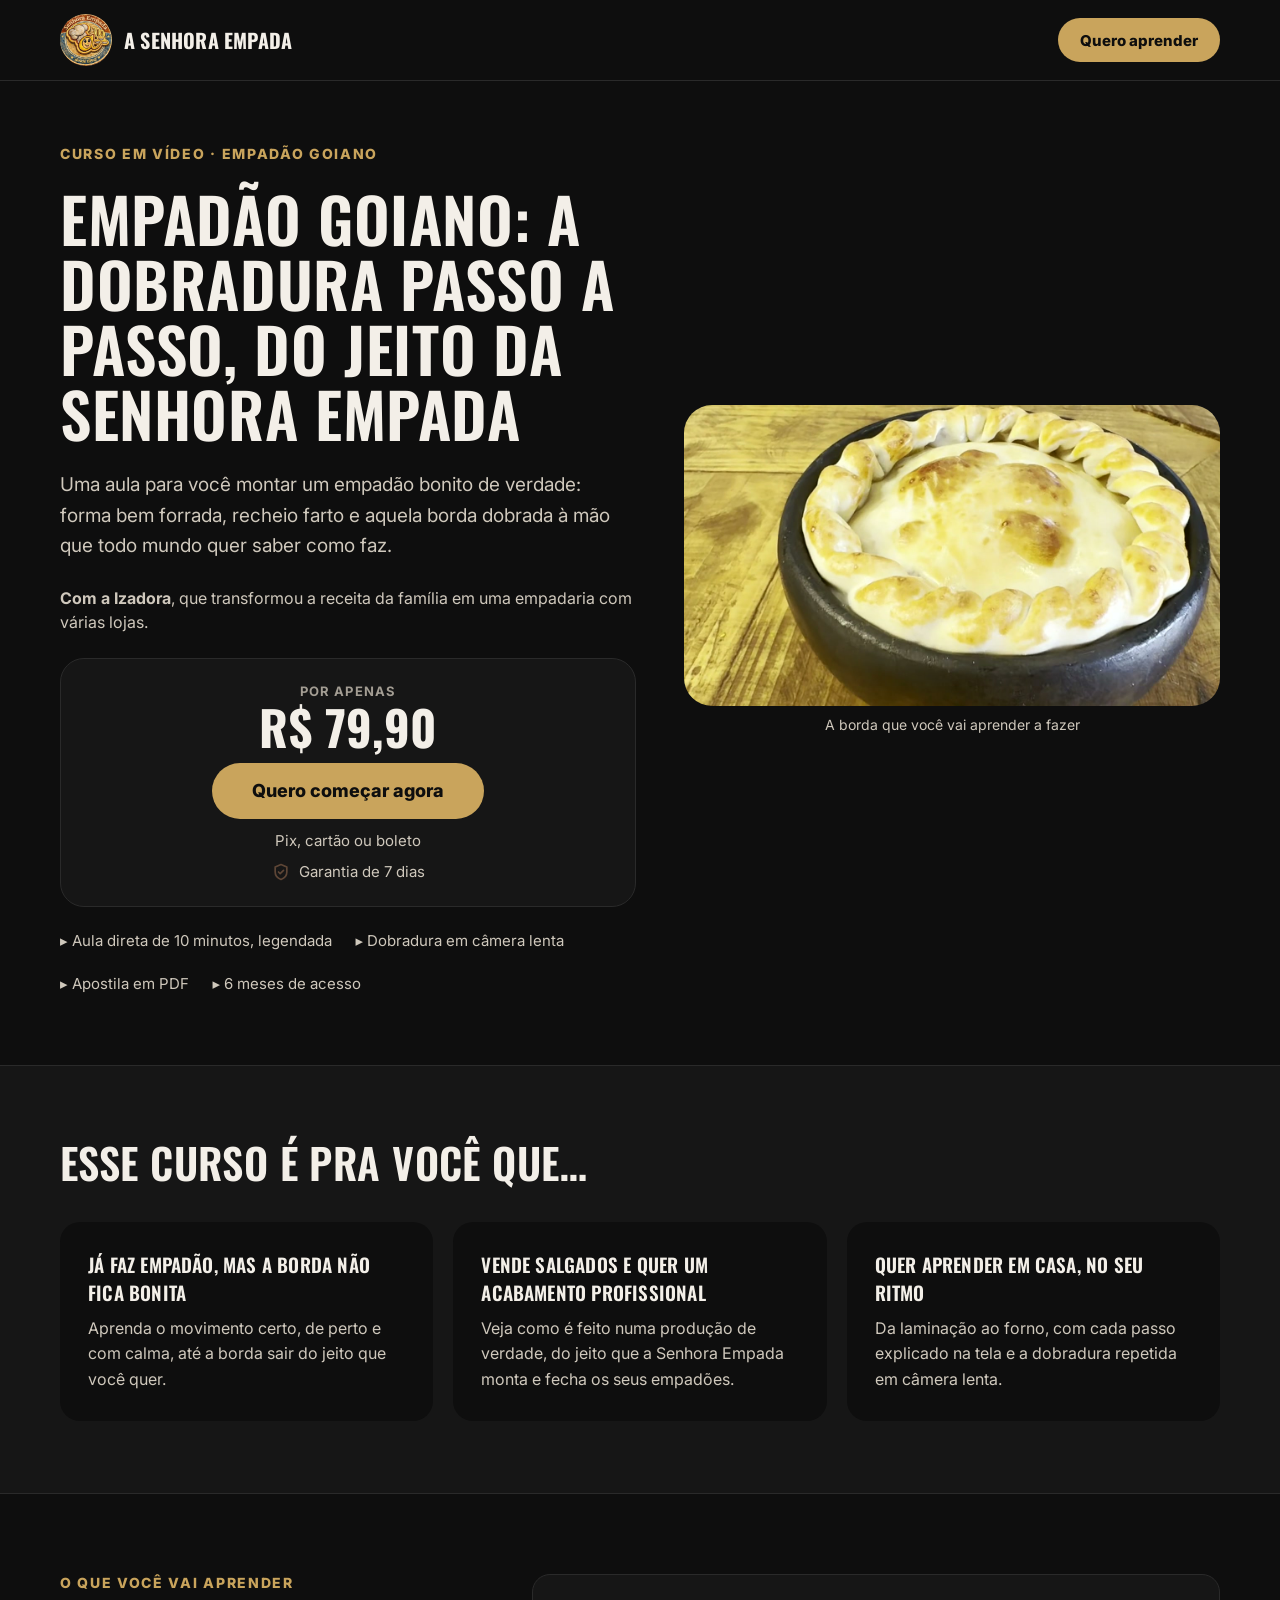
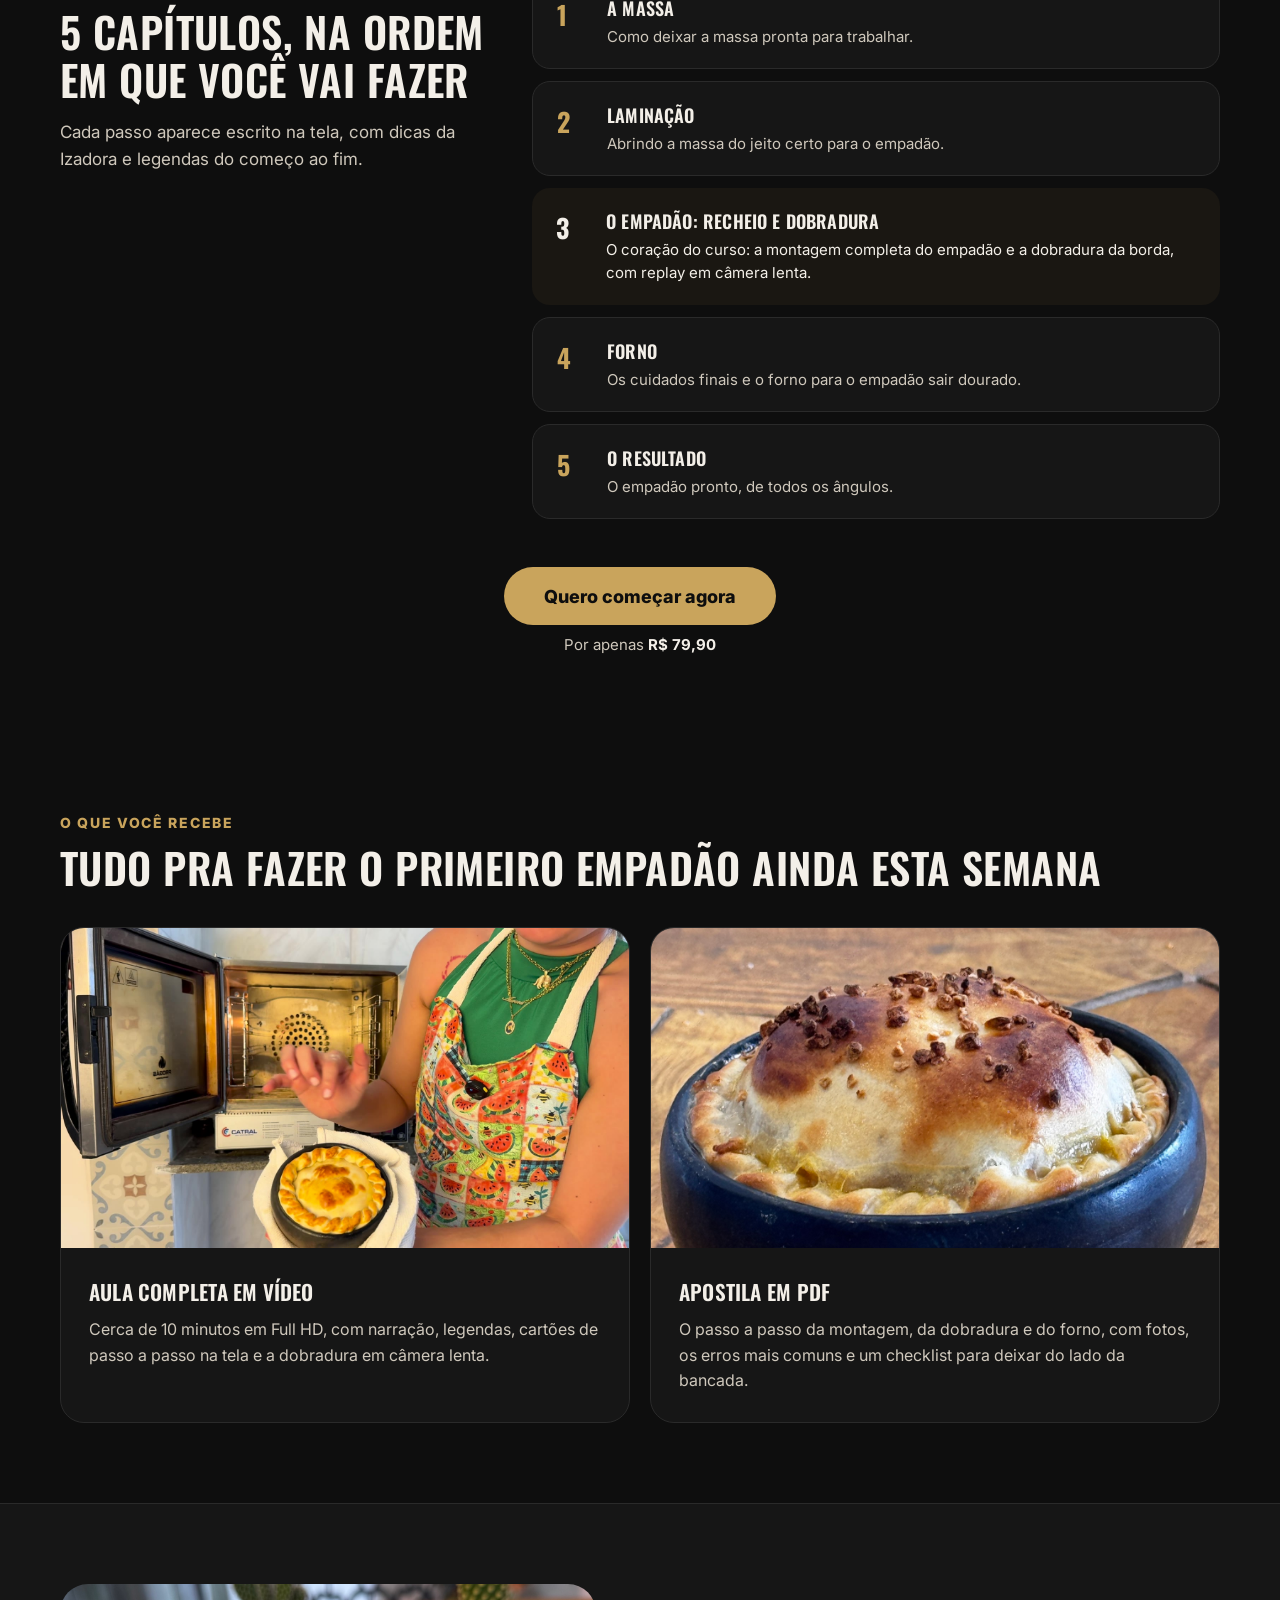
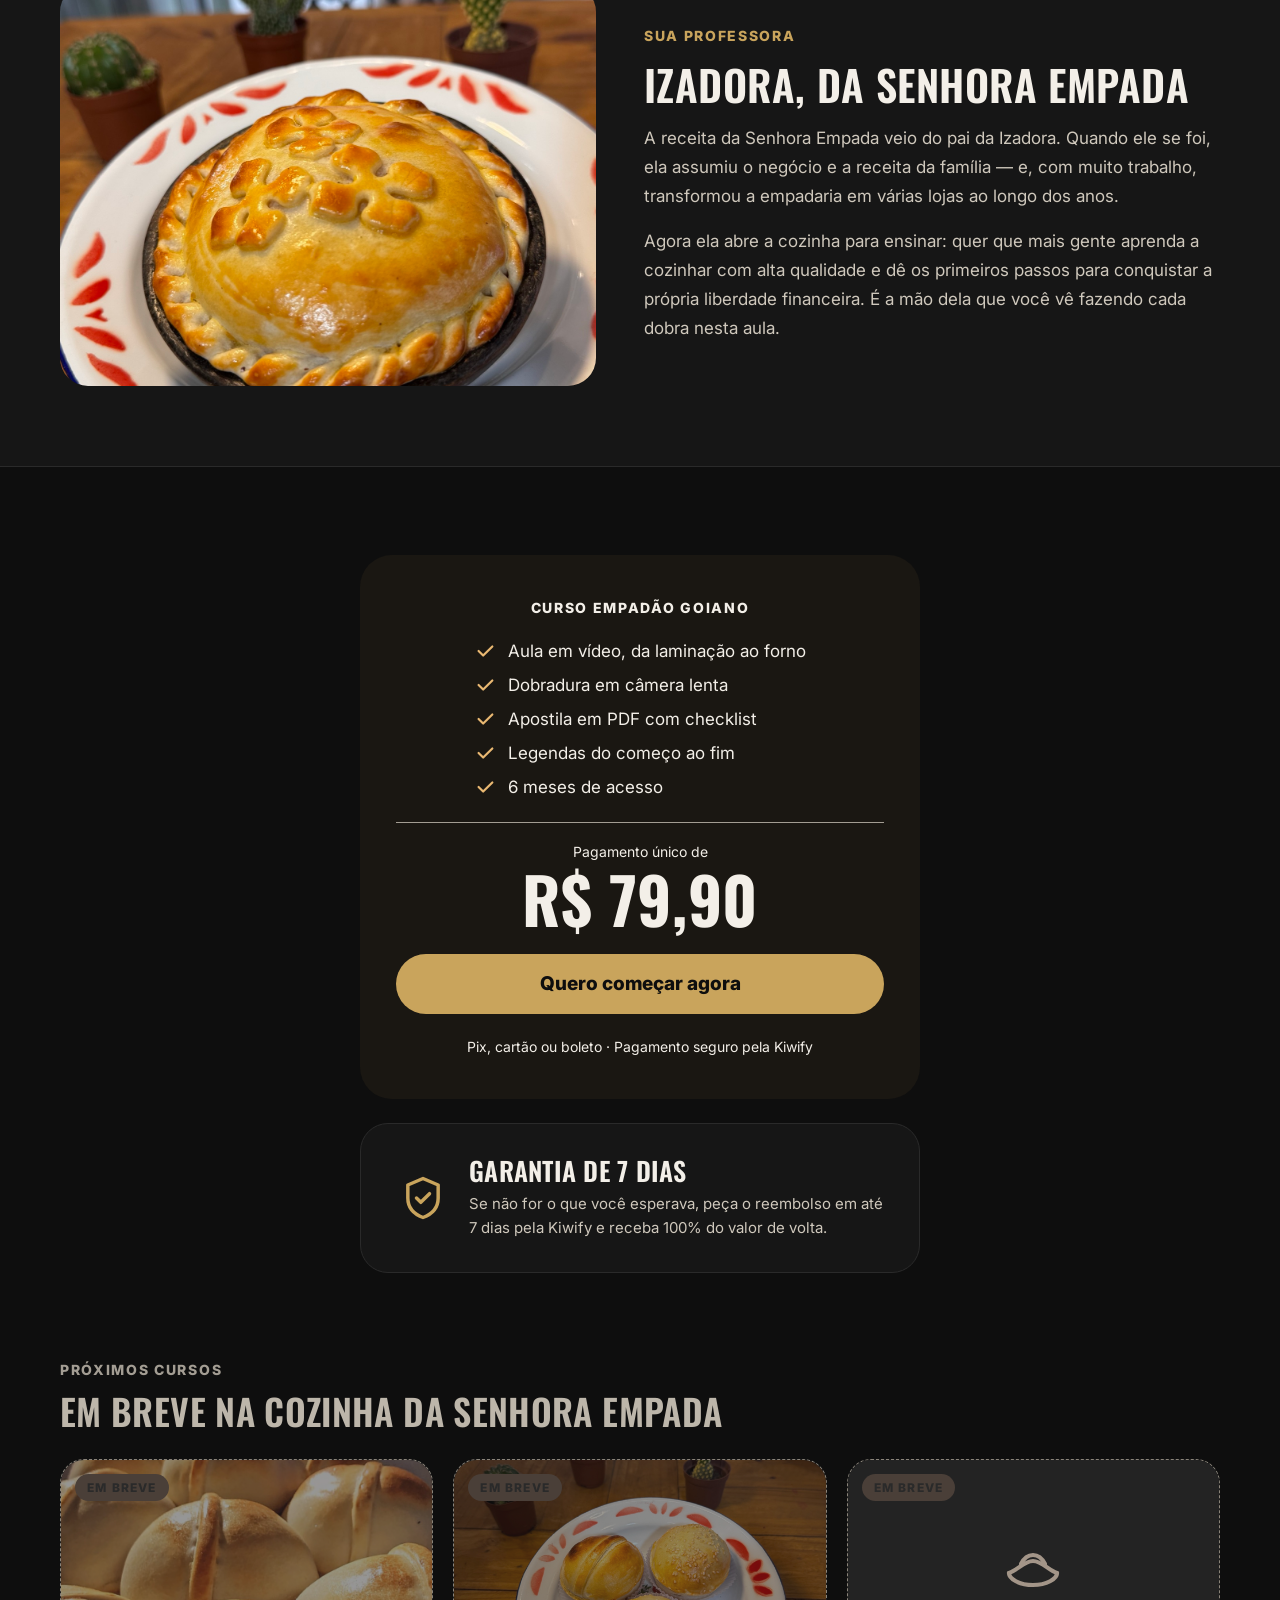
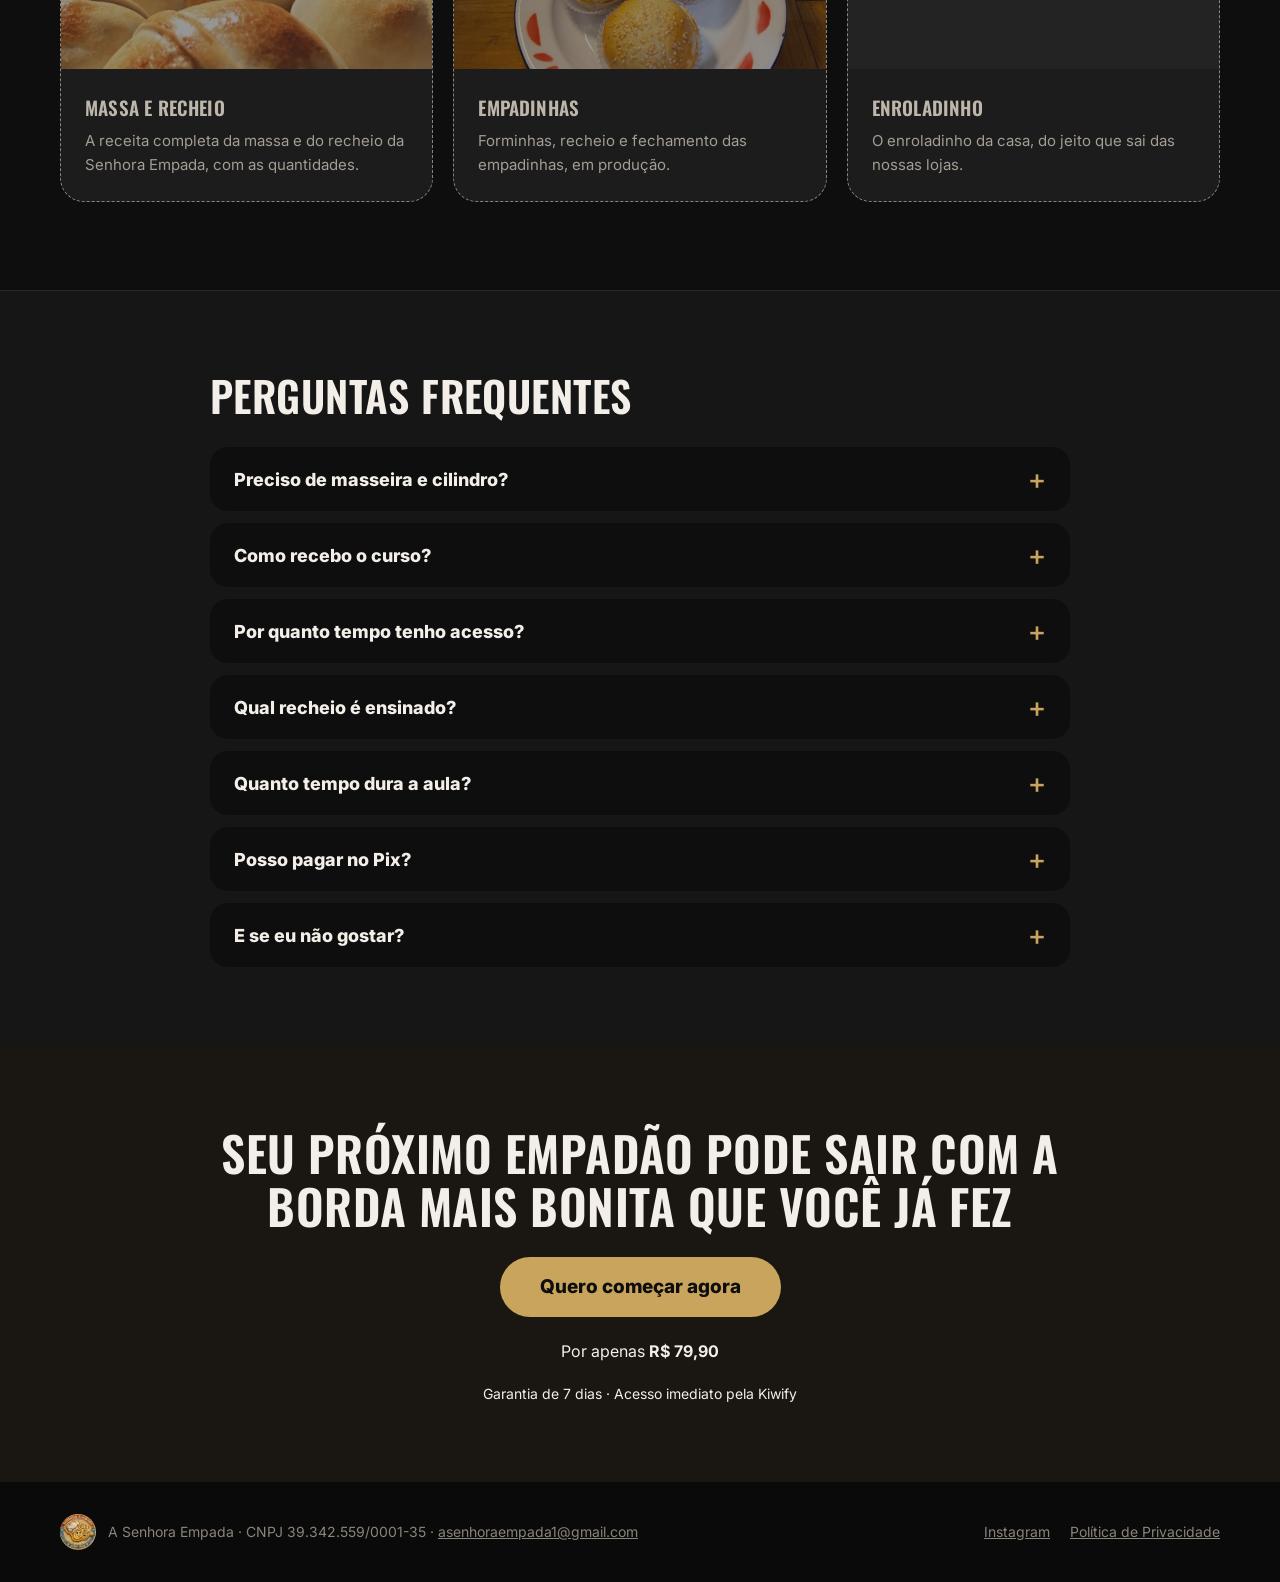
==== commit 53941cab: "Ícones no dourado" ====
--- a/curso/index.html
+++ b/curso/index.html
@@ -216,7 +216,7 @@
 <span style="font-size: 14px; color: #3a352c">Pix, cartão ou boleto · Pagamento seguro pela Kiwify</span>
 </div>
 <div style="width: 100%; max-width: 560px; background: #161616; border: 1px solid #2a2a2a; border-radius: 28px; padding: 32px 36px; display: flex; gap: 20px; align-items: center; box-sizing: border-box">
-<svg width="52" height="52" viewBox="0 0 24 24" fill="none" stroke="#A9441F" stroke-width="1.6" stroke-linecap="round" stroke-linejoin="round" aria-hidden="true" style="flex: 0 0 auto"><path d="M12 3l7 3v6c0 4.5-3 7.5-7 9-4-1.5-7-4.5-7-9V6z"></path><path d="M9 12l2 2 4-4"></path></svg>
+<svg width="52" height="52" viewBox="0 0 24 24" fill="none" stroke="#C9A45C" stroke-width="1.6" stroke-linecap="round" stroke-linejoin="round" aria-hidden="true" style="flex: 0 0 auto"><path d="M12 3l7 3v6c0 4.5-3 7.5-7 9-4-1.5-7-4.5-7-9V6z"></path><path d="M9 12l2 2 4-4"></path></svg>
 <div style="display: flex; flex-direction: column; gap: 6px">
 <h2 style="margin: 0; font-family: 'Oswald', Impact, sans-serif; text-transform: uppercase; letter-spacing: .01em; font-size: 26px; line-height: 1.15">Garantia de 7 dias</h2>
 <p style="margin: 0; font-size: 15px; line-height: 1.6; color: #cfc8bc">Se não for o que você esperava, peça o reembolso em até 7 dias pela Kiwify e receba 100% do valor de volta.</p>
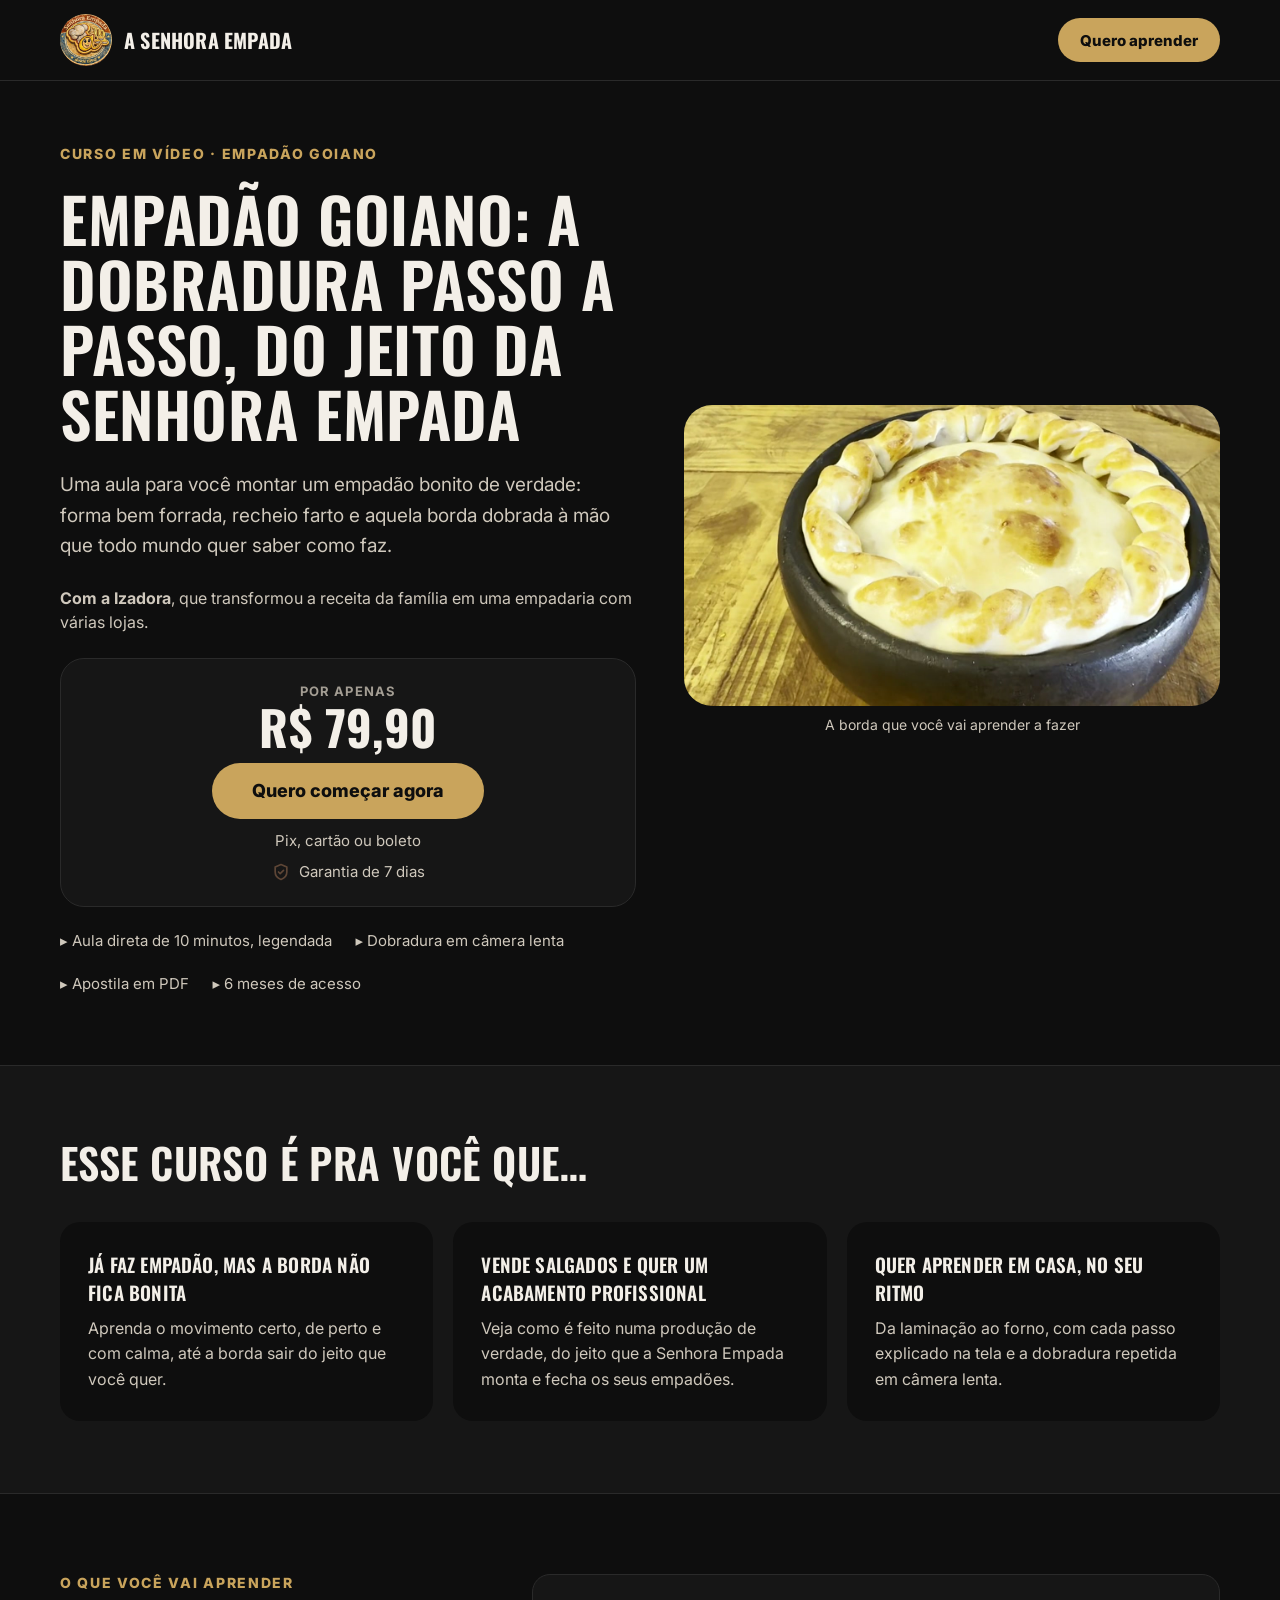
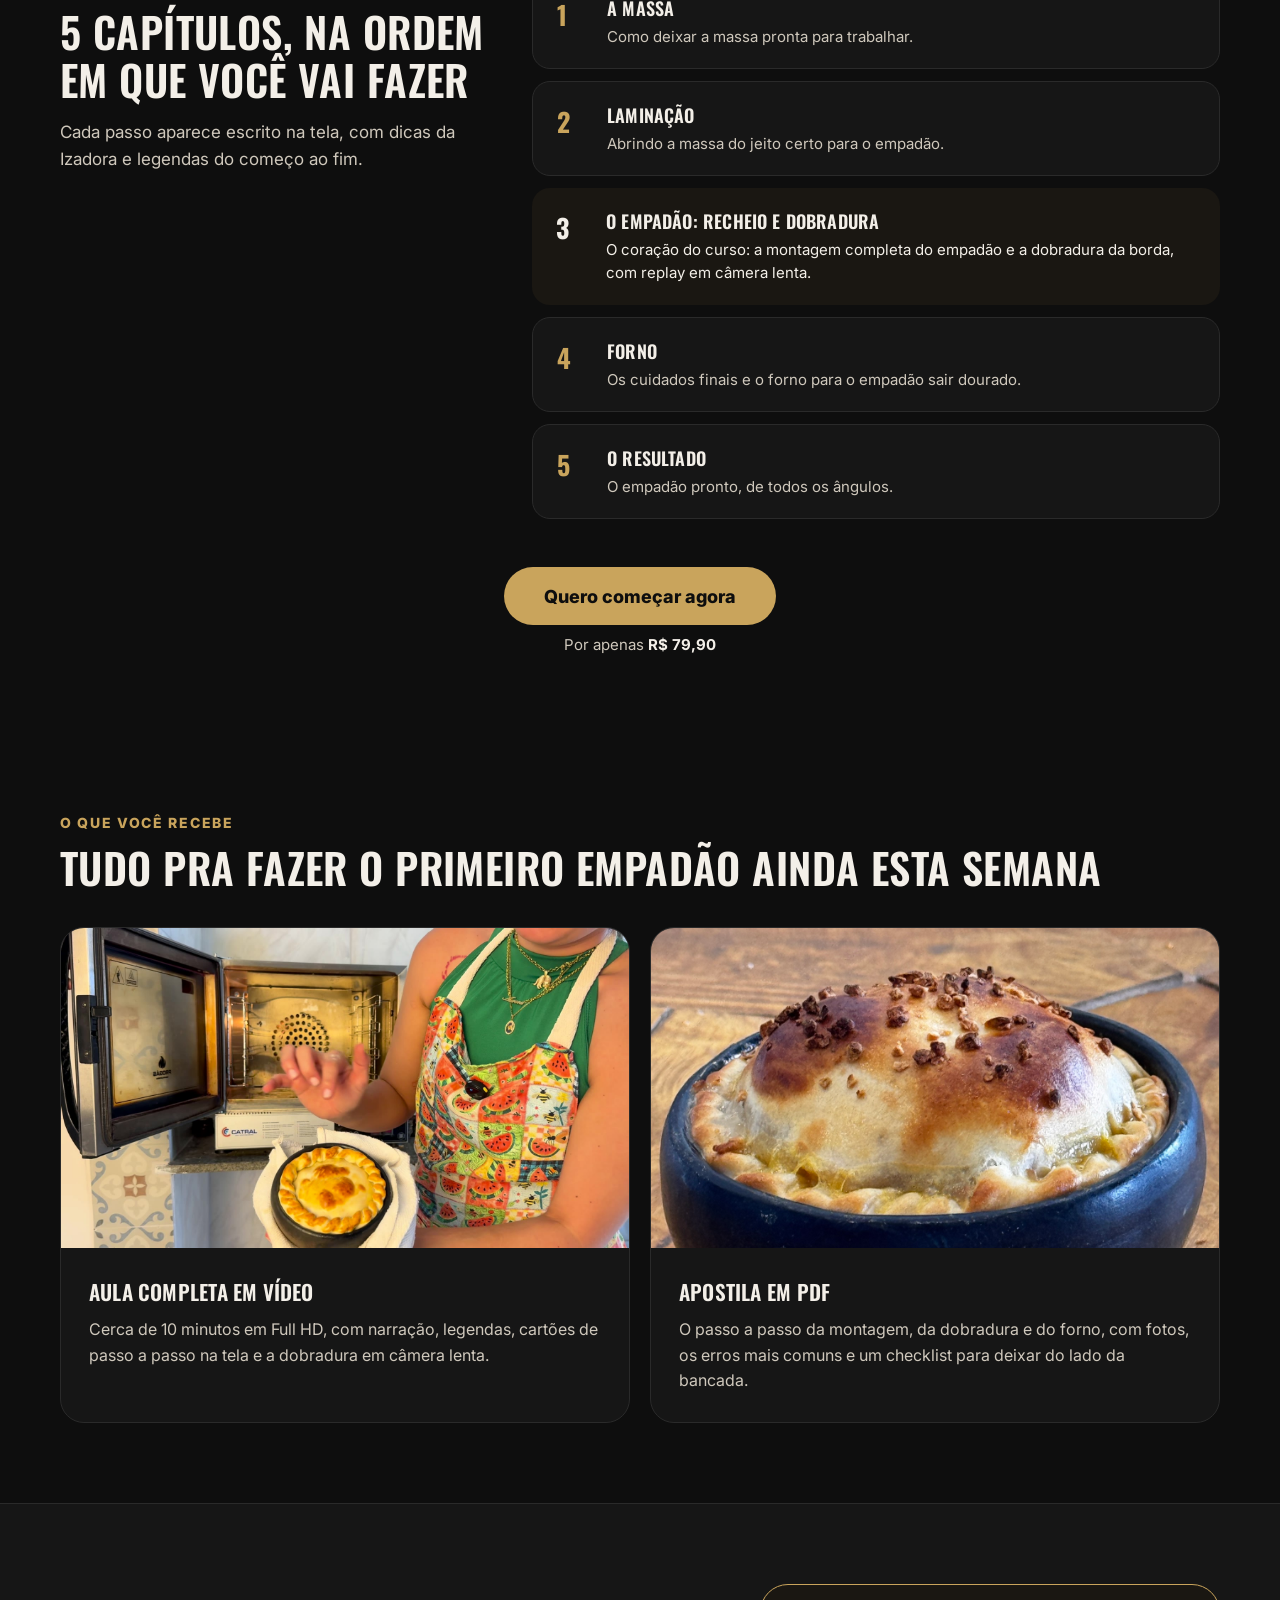
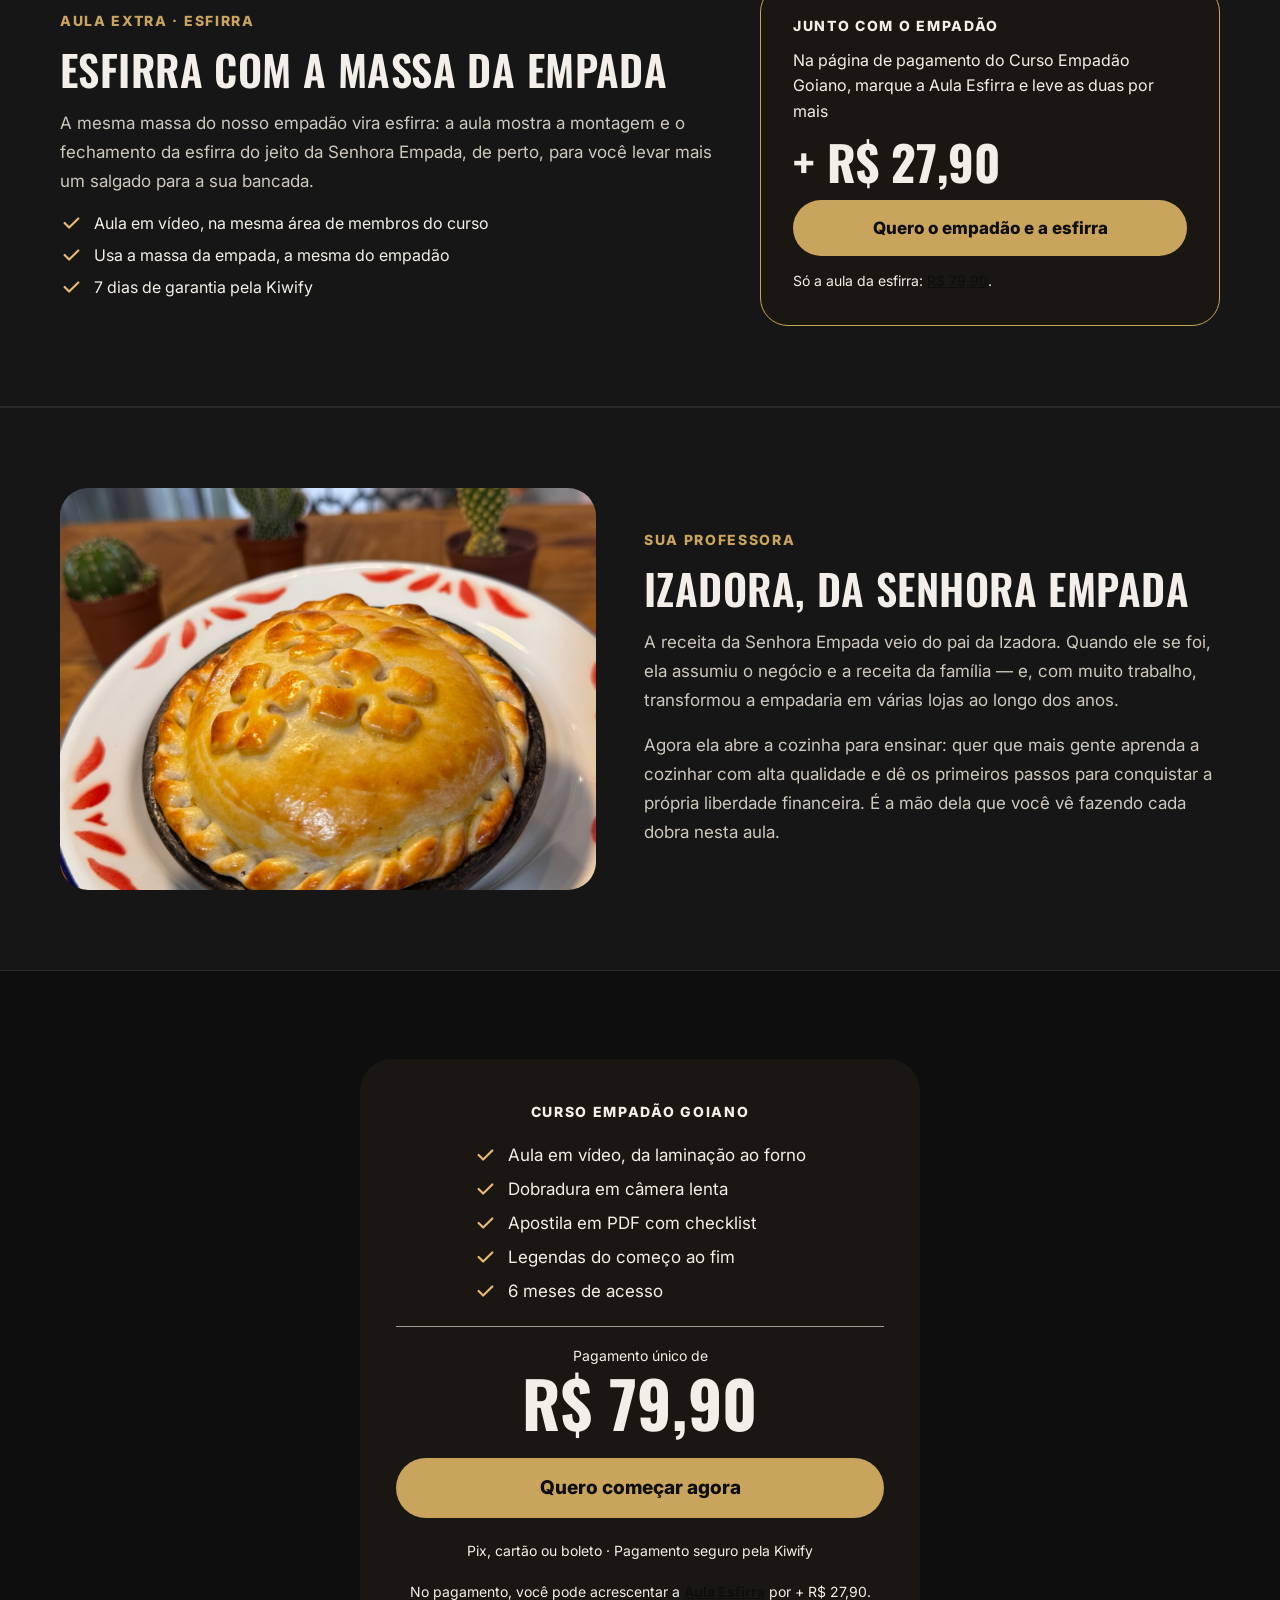
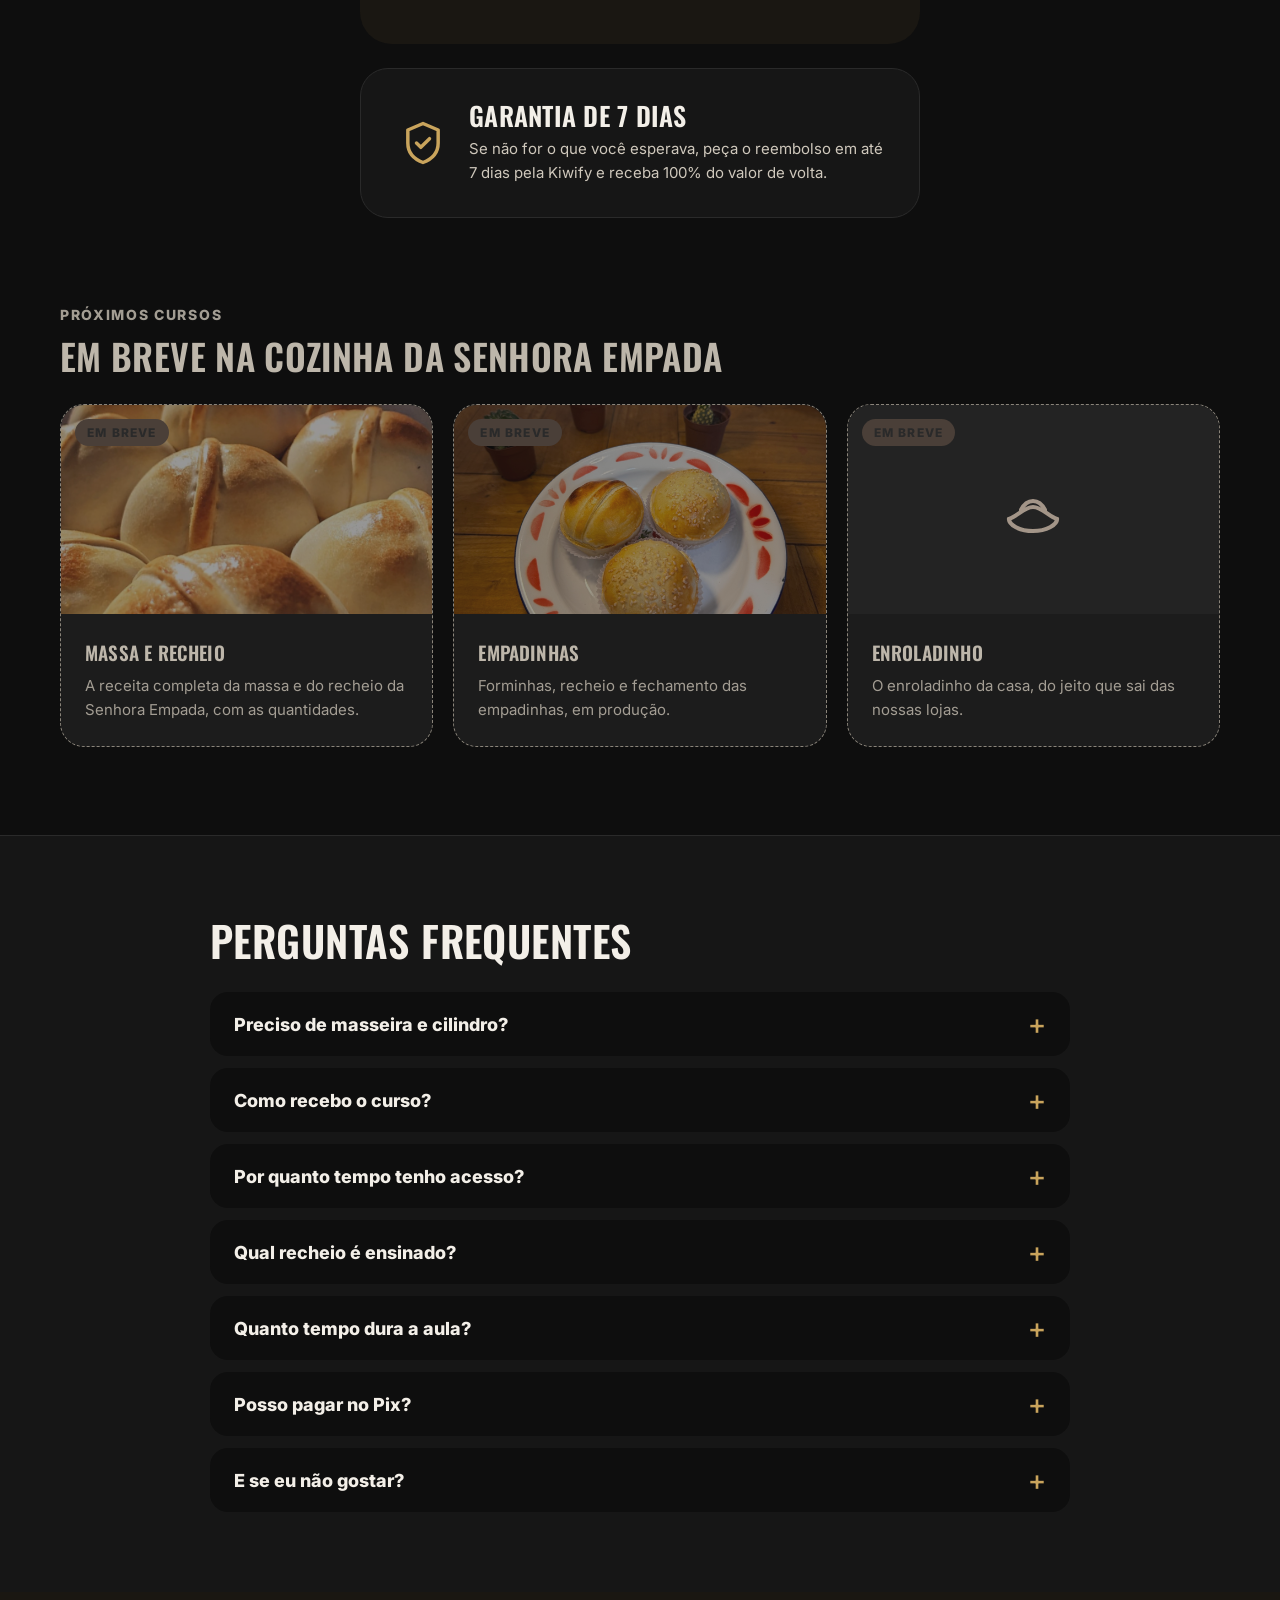
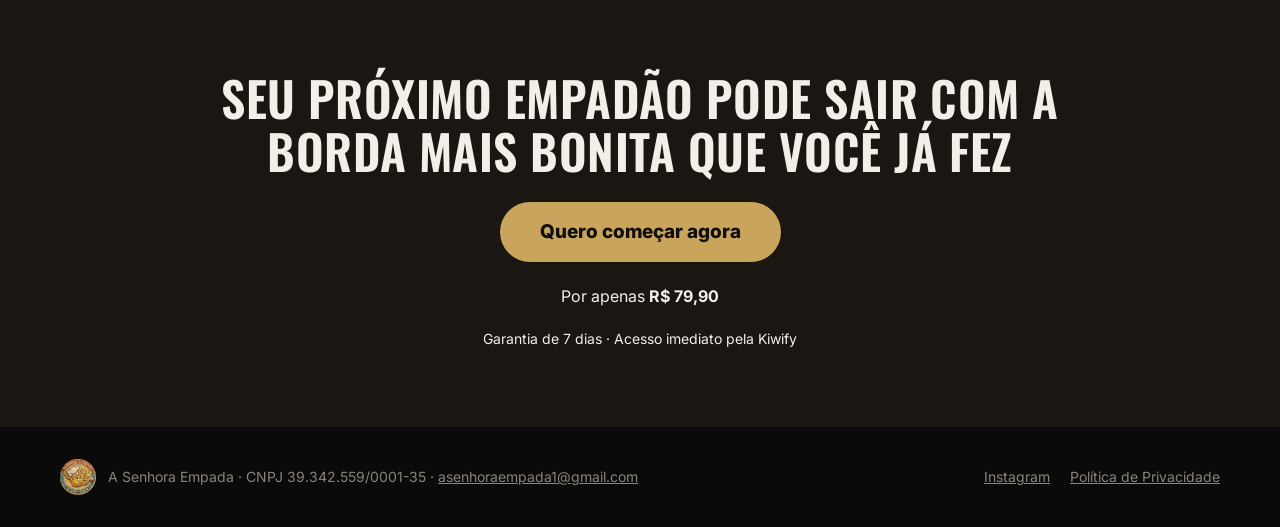
==== commit 3f15db2b: "Curso: Aula Esfirra na página (order bump R$ 27,90 e avulsa R$ 79,90)" ====
--- a/curso/index.html
+++ b/curso/index.html
@@ -8,7 +8,7 @@
 <meta property="og:title" content="Curso Empadão Goiano · A Senhora Empada">
 <meta property="og:description" content="Aprenda a dobradura do Empadão Goiano passo a passo com a Senhora Empada. Aula em vídeo + apostila em PDF por R$ 79,90.">
 <meta property="og:type" content="website">
-<meta property="og:image" content="capa.jpg">
+<meta property="og:image" content="https://asenhoraempada.com/capa.jpg">
 <link rel="icon" href="../8af0908ff3555fba31a7554260d81e3b.jpg">
 
 <link rel="preconnect" href="https://fonts.googleapis.com">
@@ -184,6 +184,28 @@
 </div>
 </section>
 
+<section id="esfirra" style="background: #161616; border-top: 1px solid #2a2a2a; border-bottom: 1px solid #2a2a2a">
+<div style="max-width: 1160px; margin: 0 auto; padding: 80px 24px; display: flex; flex-wrap: wrap; gap: 40px; align-items: center">
+<div style="flex: 1 1 420px; display: flex; flex-direction: column; gap: 16px">
+<p style="margin: 0; font-weight: 800; font-size: 14px; letter-spacing: 0.12em; text-transform: uppercase; color: #c9a45c">Aula extra · Esfirra</p>
+<h2 style="margin: 0; font-family: 'Oswald', Impact, sans-serif; text-transform: uppercase; letter-spacing: .01em; font-size: clamp(30px, 3.4vw, 42px); line-height: 1.15">Esfirra com a massa da empada</h2>
+<p style="margin: 0; font-size: 17px; line-height: 1.7; color: #cfc8bc">A mesma massa do nosso empadão vira esfirra: a aula mostra a montagem e o fechamento da esfirra do jeito da Senhora Empada, de perto, para você levar mais um salgado para a sua bancada.</p>
+<ul style="margin: 0; padding: 0; list-style: none; display: flex; flex-direction: column; gap: 10px; font-size: 16px">
+<li style="display: flex; gap: 12px; align-items: center"><svg width="22" height="22" viewBox="0 0 24 24" fill="none" stroke="#E9B872" stroke-width="2.4" stroke-linecap="round" stroke-linejoin="round" aria-hidden="true"><path d="M5 12l5 5L20 7"></path></svg>Aula em vídeo, na mesma área de membros do curso</li>
+<li style="display: flex; gap: 12px; align-items: center"><svg width="22" height="22" viewBox="0 0 24 24" fill="none" stroke="#E9B872" stroke-width="2.4" stroke-linecap="round" stroke-linejoin="round" aria-hidden="true"><path d="M5 12l5 5L20 7"></path></svg>Usa a massa da empada, a mesma do empadão</li>
+<li style="display: flex; gap: 12px; align-items: center"><svg width="22" height="22" viewBox="0 0 24 24" fill="none" stroke="#E9B872" stroke-width="2.4" stroke-linecap="round" stroke-linejoin="round" aria-hidden="true"><path d="M5 12l5 5L20 7"></path></svg>7 dias de garantia pela Kiwify</li>
+</ul>
+</div>
+<div style="flex: 1 1 320px; max-width: 460px; background: #1a1712; border: 1px solid #c9a45c; border-radius: 28px; padding: 32px; display: flex; flex-direction: column; gap: 14px; box-sizing: border-box">
+<p style="margin: 0; font-weight: 800; font-size: 14px; letter-spacing: 0.12em; text-transform: uppercase; color: #c9a45c">Junto com o empadão</p>
+<p style="margin: 0; font-size: 16px; line-height: 1.6; color: #f3efe8">Na página de pagamento do Curso Empadão Goiano, marque a Aula Esfirra e leve as duas por mais</p>
+<span style="font-family: 'Oswald', Impact, sans-serif; font-weight: 700; font-size: 48px; line-height: 1; color: #f3efe8">+ R$ 27,90</span>
+<a href="https://pay.kiwify.com.br/DZp70lK" style="display: flex; align-items: center; justify-content: center; min-height: 56px; border-radius: 999px; background: #c9a45c; color: #ffffff; font-weight: 800; font-size: 17px; text-decoration: none">Quero o empadão e a esfirra</a>
+<p style="margin: 0; font-size: 14px; line-height: 1.6; color: #cfc8bc">Só a aula da esfirra: <a href="https://pay.kiwify.com.br/9Zct1L8" style="color: #c9a45c">R$ 79,90</a>.</p>
+</div>
+</div>
+</section>
+
 <section style="background: #161616; border-top: 1px solid #2a2a2a; border-bottom: 1px solid #2a2a2a">
 <div style="max-width: 1160px; margin: 0 auto; padding: 80px 24px; display: flex; flex-wrap: wrap; gap: 48px; align-items: center">
 <div style="flex: 1 1 380px; min-width: 0">
@@ -214,6 +236,7 @@
 </div>
 <a href="https://pay.kiwify.com.br/DZp70lK" style="width: 100%; display: flex; align-items: center; justify-content: center; min-height: 60px; border-radius: 999px; background: #c9a45c; color: #ffffff; font-weight: 800; font-size: 19px; text-decoration: none">Quero começar agora</a>
 <span style="font-size: 14px; color: #3a352c">Pix, cartão ou boleto · Pagamento seguro pela Kiwify</span>
+<span style="font-size: 14px; color: #3a352c">No pagamento, você pode acrescentar a <a href="#esfirra" style="color: #8a6a2c; font-weight: 700">Aula Esfirra</a> por + R$ 27,90.</span>
 </div>
 <div style="width: 100%; max-width: 560px; background: #161616; border: 1px solid #2a2a2a; border-radius: 28px; padding: 32px 36px; display: flex; gap: 20px; align-items: center; box-sizing: border-box">
 <svg width="52" height="52" viewBox="0 0 24 24" fill="none" stroke="#C9A45C" stroke-width="1.6" stroke-linecap="round" stroke-linejoin="round" aria-hidden="true" style="flex: 0 0 auto"><path d="M12 3l7 3v6c0 4.5-3 7.5-7 9-4-1.5-7-4.5-7-9V6z"></path><path d="M9 12l2 2 4-4"></path></svg>
